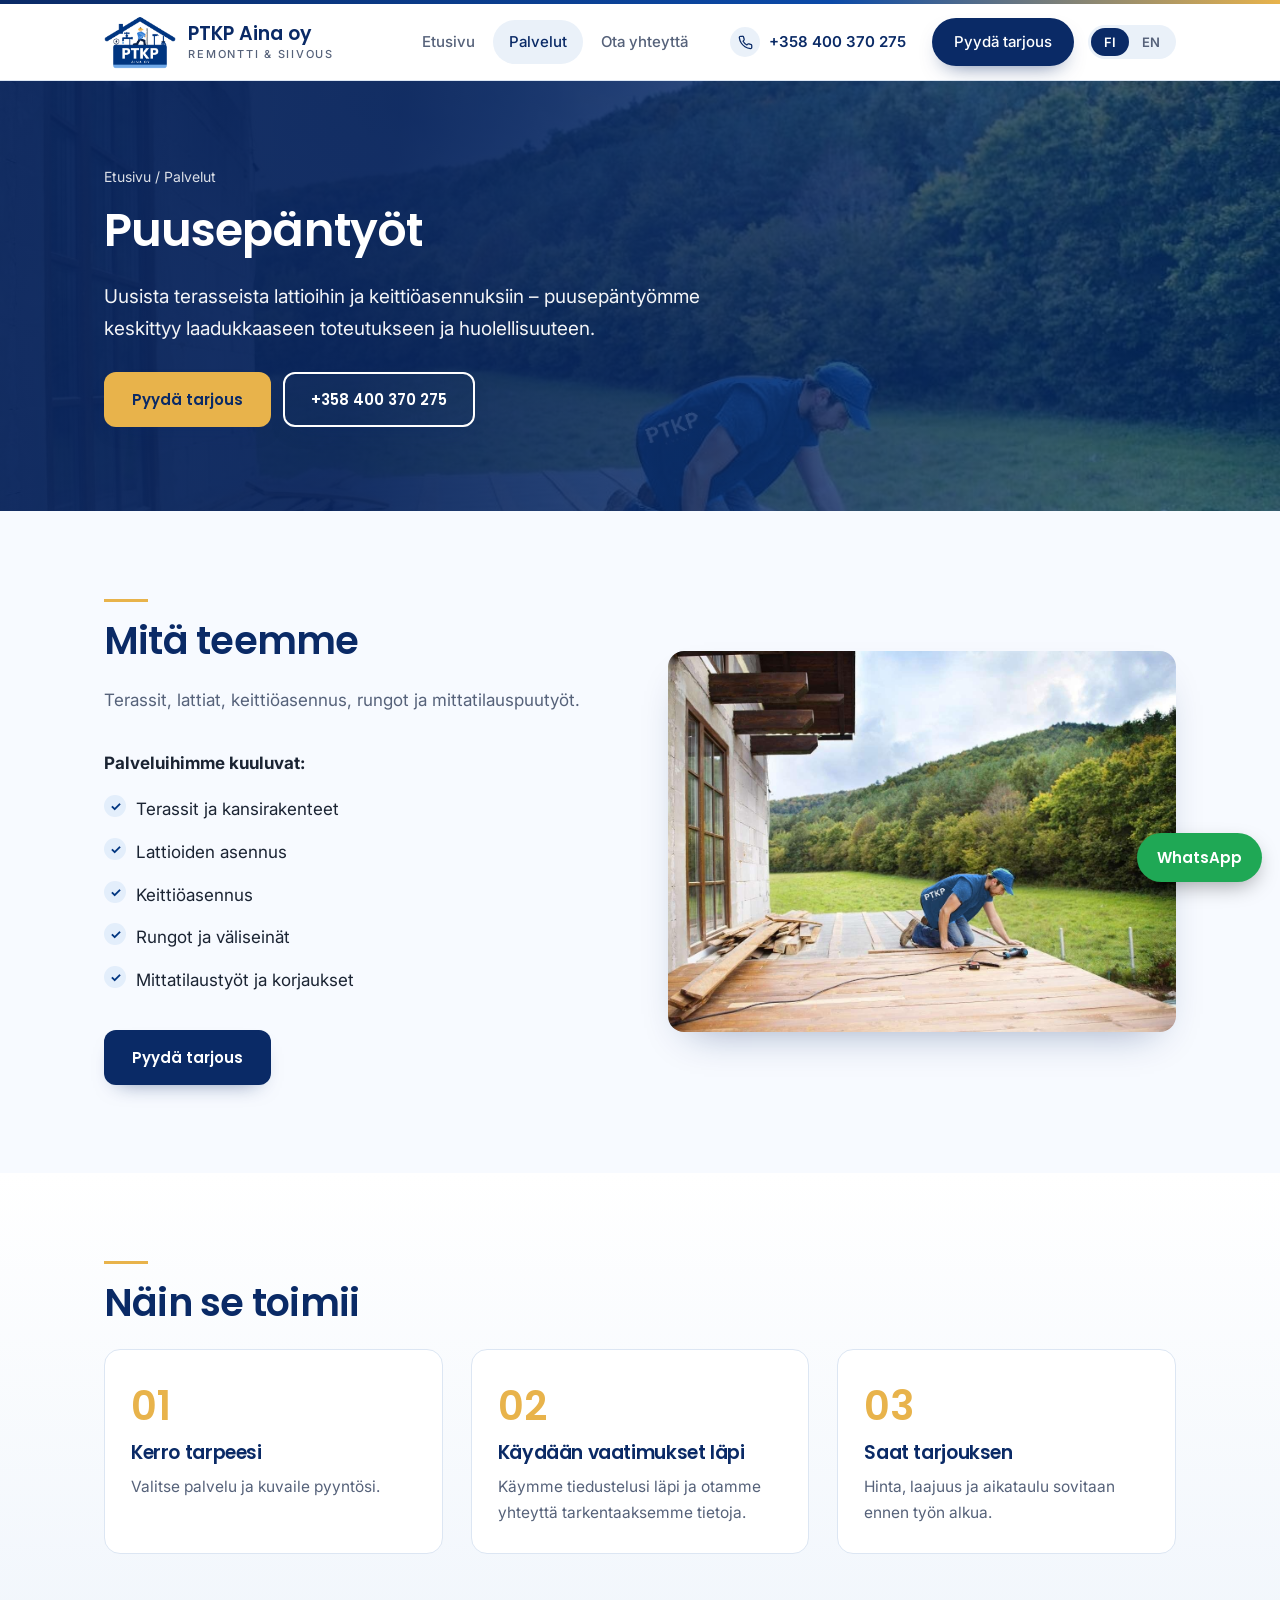
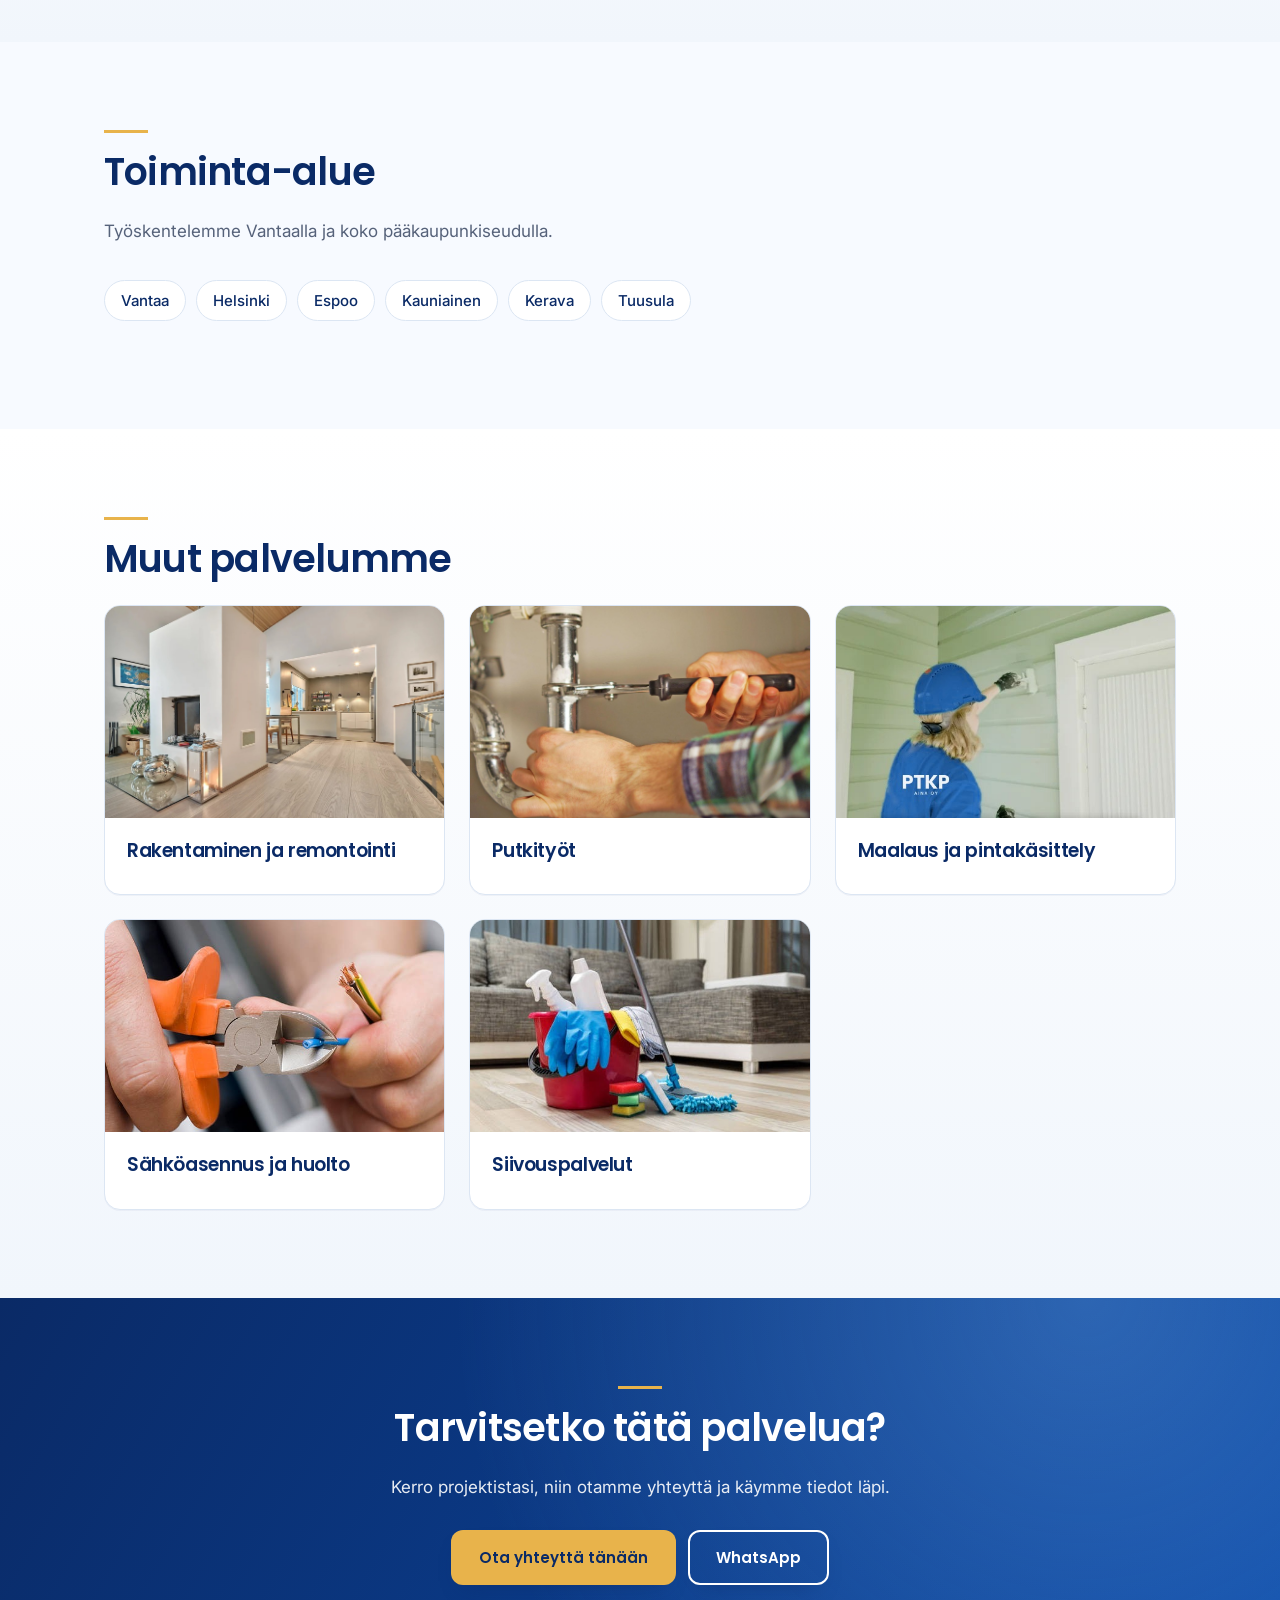
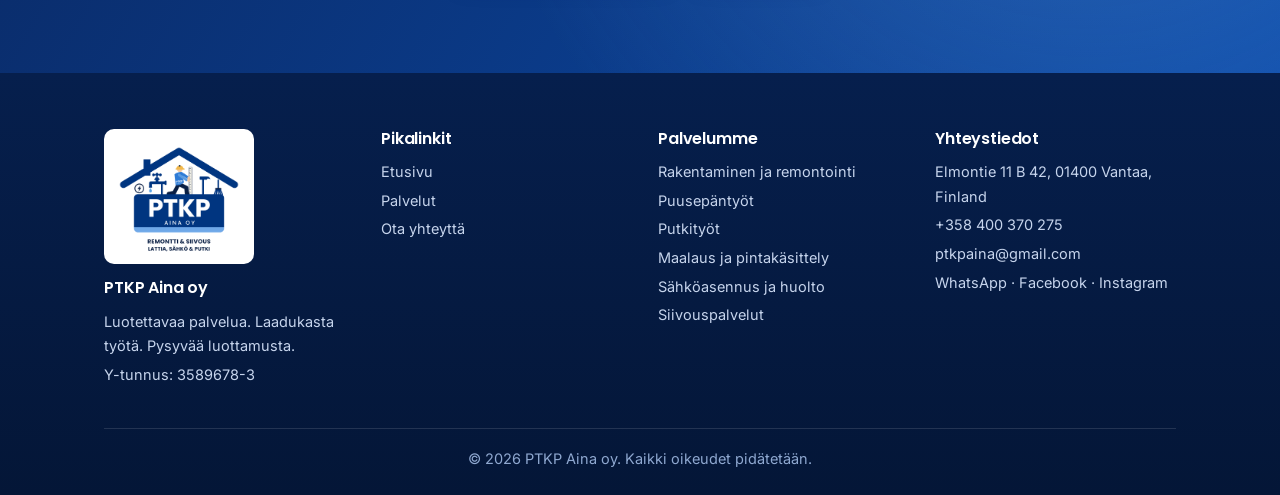
==== carpentry.html @ d73ca815 "Premium redesign: new hero and header, service pages, FAQ, gallery, service area map, call bar, SEO " ====
<!DOCTYPE html>
<html lang="en"><head><meta charset="utf-8"><meta name="viewport" content="width=device-width, initial-scale=1">
<title>Puusepäntyöt Vantaalla – Carpentry in Vantaa | PTKP Aina oy</title><meta name="description" content="Terassit, lattiat ja keittiöasennukset Vantaalla. Carpentry in Vantaa: terraces, decking, flooring and kitchen installation. Free quotation.">
<link rel="preconnect" href="https://fonts.googleapis.com"><link rel="preconnect" href="https://fonts.gstatic.com" crossorigin>
<link rel="stylesheet" href="https://fonts.googleapis.com/css2?family=Inter:wght@400;500;600&family=Poppins:wght@500;600&display=swap">
<meta name="theme-color" content="#0A2A66"><script type="application/ld+json">{"@context": "https://schema.org", "@type": "Service", "serviceType": "Carpentry", "description": "Terraces, decking, flooring, kitchen installation, framing and custom woodwork.", "areaServed": ["Vantaa", "Helsinki", "Espoo", "Kauniainen", "Kerava", "Tuusula"], "provider": {"@type": "GeneralContractor", "name": "PTKP Aina oy", "telephone": "+358400370275", "email": "ptkpaina@gmail.com"}}</script><link rel="icon" href="images/ptkp-logo-icon.png" type="image/png"><link rel="stylesheet" href="css/style.css"></head><body><header class="site-header"><div class="wrap bar"><a class="brand" href="index.html"><img src="images/ptkp-logo-icon.png" alt="PTKP Aina oy logo"><span>PTKP Aina oy<small>Remontti &amp; siivous</small></span></a>
<button class="menu" aria-label="Menu" aria-expanded="false">☰</button>
<nav class="nav"><a href="index.html">Home</a><a href="services.html" class="on">Services</a><a href="contact.html">Contact Us</a><a class="hphone" href="tel:+358400370275">+358 400 370 275</a><a class="cta" href="contact.html">Request a Quote</a><span class="lang"><button type="button" data-lang="fi" aria-pressed="false">FI</button><button type="button" data-lang="en" aria-pressed="true">EN</button></span></nav></div></header>
<main>
<div class="hero page-hero" style="--img:url(../images/carpentry.jpg)"><div class="wrap"><div class="crumbs"><a href="index.html">Home</a> / <a href="services.html">Services</a></div><h1>Carpentry</h1><p>From new terraces to flooring and kitchen installations, our carpentry work focuses on solid workmanship and attention to detail.</p><div class="btns"><a class="btn g" href="contact.html?service=Carpentry">Request a Quote</a><a class="btn o" href="tel:+358400370275">+358 400 370 275</a></div></div></div>
<section><div class="wrap split"><div><h2>What We Do</h2><p class="lead">Terraces, decking, flooring, kitchen installation, framing and custom woodwork.</p><strong>Services include:</strong><ul class="checks"><li>Terraces and decking</li><li>Flooring installation</li><li>Kitchen installation</li><li>Framing and partition walls</li><li>Custom woodwork and repairs</li></ul><div class="btns"><a class="btn n" href="contact.html?service=Carpentry">Request a Quote</a></div></div><img src="images/carpentry.jpg" alt="Carpentry" loading="lazy"></div></section>
<section class="alt"><div class="wrap"><h2>How It Works</h2><div class="steps"><div><h3>Tell Us What You Need</h3><p>Choose a service and describe your request.</p></div><div><h3>Discuss Your Requirements</h3><p>We review your enquiry and contact you to clarify details.</p></div><div><h3>Receive a Proposal</h3><p>Pricing, scope and availability are agreed before work starts.</p></div></div></div></section>
<section><div class="wrap"><h2>Service Area</h2><p class="lead">We work in Vantaa and across the Helsinki metropolitan area.</p><ul class="chips"><li>Vantaa</li><li>Helsinki</li><li>Espoo</li><li>Kauniainen</li><li>Kerava</li><li>Tuusula</li></ul></div></section>
<section class="alt"><div class="wrap"><h2>Other Services</h2><div class="cards"><a class="card" href="construction.html" style="text-decoration:none"><img src="images/renovation.jpg" alt="Construction &amp; Renovation" loading="lazy"><div class="body"><h3>Construction &amp; Renovation</h3></div></a><a class="card" href="plumbing.html" style="text-decoration:none"><img src="images/plumbing.jpg" alt="Plumbing" loading="lazy"><div class="body"><h3>Plumbing</h3></div></a><a class="card" href="painting.html" style="text-decoration:none"><img src="images/painting.jpg" alt="Painting &amp; Surface Finishing" loading="lazy"><div class="body"><h3>Painting &amp; Surface Finishing</h3></div></a><a class="card" href="electrical.html" style="text-decoration:none"><img src="images/electrical.jpg" alt="Electrical Installation &amp; Maintenance" loading="lazy"><div class="body"><h3>Electrical Installation &amp; Maintenance</h3></div></a><a class="card" href="cleaning.html" style="text-decoration:none"><img src="images/cleaning.jpg" alt="Cleaning Services" loading="lazy"><div class="body"><h3>Cleaning Services</h3></div></a></div></div></section>
<section class="band"><div class="wrap"><h2>Need This Service?</h2><p>Tell us about your project and we will get in touch to discuss the details.</p><div class="btns" style="justify-content:center"><a class="btn g" href="contact.html?service=Carpentry">Contact Us Today</a><a class="btn o" data-wa target="_blank" rel="noopener" href="#">WhatsApp</a></div></div></section>
</main><footer class="site-footer"><div class="wrap"><div class="cols">
<div><img class="logo-big" src="images/ptkp-logo.png" alt="PTKP Aina oy" style="background:#fff;border-radius:10px;padding:8px"><h4>PTKP Aina oy</h4><p>Reliable Services. Quality Work. Lasting Trust.</p><p>Business ID: 3589678-3</p></div>
<div><h4>Quick Links</h4><p><a href="index.html">Home</a></p><p><a href="services.html">Services</a></p><p><a href="contact.html">Contact Us</a></p></div>
<div><h4>Our Services</h4><p><a href="construction.html">Construction &amp; Renovation</a></p><p><a href="carpentry.html">Carpentry</a></p><p><a href="plumbing.html">Plumbing</a></p><p><a href="painting.html">Painting &amp; Surface Finishing</a></p><p><a href="electrical.html">Electrical Installation &amp; Maintenance</a></p><p><a href="cleaning.html">Cleaning Services</a></p></div><div><h4>Contact</h4><p>Elmontie 11 B 42, 01400 Vantaa, Finland</p><p><a href="tel:+358400370275">+358 400 370 275</a></p><p><a href="mailto:ptkpaina@gmail.com">ptkpaina@gmail.com</a></p>
<p><a data-wa target="_blank" rel="noopener" href="#">WhatsApp</a> · <a data-fb target="_blank" rel="noopener" href="#">Facebook</a> · <a data-ig target="_blank" rel="noopener" href="#">Instagram</a></p></div>
</div><div class="copy">© 2026 PTKP Aina oy. All rights reserved.</div></div></footer><a class="wa-float" data-wa target="_blank" rel="noopener" href="#" aria-label="WhatsApp">WhatsApp</a><nav class="callbar" aria-label="Quick contact"><a href="tel:+358400370275">Call</a><a data-wa target="_blank" rel="noopener" href="#">WhatsApp</a><a class="q" href="contact.html">Quote</a></nav><script src="js/main.js"></script></body></html>
---- css/style.css ----
:root{--navy:#0A2A66;--green:#003580;--gold:#E8B34B;--off:#F4F8FD;--char:#1b2433;--mute:#56627a;--line:#dce6f3}
*{box-sizing:border-box}
html{scroll-behavior:smooth}
body{margin:0;font:400 17px/1.7 Inter,system-ui,sans-serif;color:var(--char);background:#f6f9fd;-webkit-font-smoothing:antialiased}
h1,h2,h3,h4{font-family:Poppins,Inter,sans-serif;font-weight:600;line-height:1.2;letter-spacing:-.01em;margin:0 0 .5em;color:var(--navy)}
img{max-width:100%;display:block}a{color:inherit}
.wrap{max-width:1120px;margin:0 auto;padding:0 24px}
/* header */
.site-header{background:rgba(255,255,255,.96);backdrop-filter:blur(8px);border-bottom:1px solid var(--line);position:sticky;top:0;z-index:20}
.bar{display:flex;align-items:center;justify-content:space-between;height:72px}
.brand{display:flex;align-items:center;gap:10px;font:600 19px Poppins,sans-serif;color:var(--navy);text-decoration:none}.brand img{height:48px;width:auto}
.nav{display:flex;gap:4px;align-items:center}
.nav a{padding:8px 14px;text-decoration:none;font-weight:500;font-size:15px;color:var(--mute);border-radius:8px;transition:.2s}
.nav a:hover{color:var(--navy)}
.nav a.on{color:var(--navy);box-shadow:inset 0 -2px var(--green);border-radius:0}
.nav a.cta{background:var(--navy);color:#fff;margin-left:6px}.nav a.cta:hover{background:var(--green)}
.menu{display:none;background:none;border:1px solid var(--line);border-radius:8px;padding:8px 12px;font-size:18px}
.lang{display:flex;gap:4px;margin-left:10px}.lang button{border:1px solid var(--line);background:#fff;border-radius:99px;padding:6px 12px;font:600 13px Inter,sans-serif;cursor:pointer;color:var(--mute)}
.lang button[aria-pressed="true"]{background:var(--navy);color:#fff;border-color:var(--navy)}
@media(max-width:820px){.menu{display:block}.nav{display:none;position:absolute;left:0;right:0;top:72px;background:#fff;flex-direction:column;align-items:stretch;padding:12px 24px 18px;border-bottom:1px solid var(--line)}.nav.open{display:flex}.nav a.on{box-shadow:none;color:var(--green)}.nav a.cta{margin:6px 0;text-align:center}.lang{margin:8px 0 0}}
/* buttons */
.btn{display:inline-block;padding:14px 26px;border-radius:10px;font:600 15px Poppins,sans-serif;text-decoration:none;border:2px solid transparent;cursor:pointer;transition:.2s}
.btn.g{background:var(--green);color:#fff}.btn.g:hover{background:#00276b}
.btn.n{background:var(--navy);color:#fff}.btn.n:hover{background:#061a45}
.btn.o{border-color:#fff;color:#fff}.btn.o:hover{background:#fff;color:var(--navy)}
.btns{display:flex;gap:12px;flex-wrap:wrap;margin-top:28px}
/* heroes */
.hero{color:#fff;background:linear-gradient(100deg,rgba(8,36,92,.95) 30%,rgba(0,53,128,.62)),var(--img) center/cover;padding:110px 0}
.hero h1{color:#fff;font-size:clamp(34px,6vw,56px);max-width:16ch}.hero p{max-width:56ch;font-size:19px;opacity:.95}
.page-hero{padding:84px 0}.page-hero h1{font-size:clamp(32px,5vw,46px)}
.hero-logo{min-height:calc(100vh - 72px);min-height:calc(100svh - 72px);display:grid;place-items:center;text-align:center;padding:48px 0;background:linear-gradient(rgba(255,255,255,.95),rgba(234,241,249,.92)),url(../images/renovation.jpg) center/cover}
.hero-logo .logo-hero{width:min(440px,76vw);height:auto;margin:0 auto 22px}
.hero-logo h1{font-size:clamp(24px,4.6vw,38px);max-width:22ch;margin:0 auto 12px}
.hero-logo p{max-width:56ch;margin:0 auto;color:var(--mute);font-size:18px}
.hero-logo .btns{justify-content:center}.hero-logo .btn.o{border-color:var(--navy);color:var(--navy)}.hero-logo .btn.o:hover{background:var(--navy);color:#fff}
.trust{background:var(--navy);color:#fff}.trust .wrap{display:flex;flex-wrap:wrap;justify-content:center;gap:10px 38px;padding-top:16px;padding-bottom:16px;font-size:14px;font-weight:500;letter-spacing:.02em}
.trust span::before{content:"";display:inline-block;width:7px;height:7px;border-radius:50%;background:var(--gold);margin-right:9px}
/* sections */
section{padding:88px 0}.alt{background:#fff}
section h2{font-size:clamp(28px,4vw,38px);margin-bottom:.6em}
section h2::before{content:"";display:block;width:44px;height:3px;background:var(--gold);margin-bottom:16px}
.band h2::before{margin-left:auto;margin-right:auto}
.lead{color:var(--mute);max-width:60ch;margin-bottom:34px}
.split{display:grid;gap:56px;grid-template-columns:repeat(auto-fit,minmax(300px,1fr));align-items:center}
.split img{border-radius:16px;width:100%;aspect-ratio:4/3;object-fit:cover;box-shadow:0 18px 40px -22px rgba(10,42,102,.45)}
.cards{display:grid;gap:24px;grid-template-columns:repeat(auto-fit,minmax(260px,1fr))}
.card{background:#fff;border:1px solid var(--line);border-radius:16px;overflow:hidden;transition:.25s;display:block}
.card:hover{transform:translateY(-4px);box-shadow:0 20px 36px -24px rgba(10,42,102,.5)}
.card img{aspect-ratio:16/10;object-fit:cover;width:100%}
.card .body{padding:22px}.card h3{font-size:19px}.card p{margin:0;color:var(--mute);font-size:15.5px}
.card:not(:has(img)){border-top:3px solid var(--gold)}
.row{display:grid;gap:0;grid-template-columns:340px 1fr;background:#fff;border:1px solid var(--line);border-radius:16px;overflow:hidden;margin-bottom:24px}
.row img{height:100%;min-height:240px;width:100%;object-fit:cover}
.row.noimg{grid-template-columns:1fr;border-left:4px solid var(--gold)}
.row .body{padding:30px}.row ul{margin:6px 0 20px;padding-left:20px;color:var(--mute)}
@media(max-width:720px){.row{grid-template-columns:1fr}.row img{min-height:0;aspect-ratio:16/10}section{padding:60px 0}}
.feat{display:grid;gap:28px;grid-template-columns:repeat(auto-fit,minmax(220px,1fr))}
.feat div{padding-top:18px;border-top:2px solid var(--green)}.feat p{color:var(--mute);margin:0;font-size:15.5px}
.steps{counter-reset:s;display:grid;gap:28px;grid-template-columns:repeat(auto-fit,minmax(240px,1fr))}
.steps div::before{counter-increment:s;content:"0" counter(s);display:block;font:600 40px Poppins,sans-serif;color:var(--gold);margin-bottom:6px}
.steps p{color:var(--mute);margin:0;font-size:15.5px}
.band{background:linear-gradient(120deg,#0A2A66,#0b4aa8);color:#fff;text-align:center}.band h2{color:#fff}.band p{opacity:.9;max-width:56ch;margin:0 auto}
/* contact */
.contact{display:grid;gap:48px;grid-template-columns:1fr 1.5fr}
@media(max-width:860px){.contact{grid-template-columns:1fr}}
form{background:#fff;border:1px solid var(--line);border-radius:16px;padding:30px;display:grid;gap:14px;box-shadow:0 18px 40px -30px rgba(10,42,102,.45)}
label{font-weight:600;font-size:14px;display:grid;gap:6px;color:var(--navy)}
input,select,textarea{font:inherit;font-weight:400;padding:12px 14px;border:1px solid #c6d4e8;border-radius:10px;width:100%;background:#fbfdff;color:var(--char)}
input:focus,select:focus,textarea:focus{outline:none;border-color:var(--green);box-shadow:0 0 0 3px rgba(0,53,128,.18)}
.radios{display:flex;gap:18px;flex-wrap:wrap;margin-top:6px}.radios label{display:flex;gap:8px;font-weight:400;color:var(--char)}.radios input{width:auto}
#ok{display:none;background:#e3eefb;border-radius:10px;padding:14px;font-weight:600;color:var(--green)}
.note{font-size:13px;color:var(--mute);margin:0}
.priv{background:#eaf1f9;border-radius:16px;padding:26px;margin-top:40px}.priv p{margin:0;color:var(--mute)}
/* footer */
.site-footer{background:#061f4d;color:#c6d4ec;padding:56px 0 24px;font-size:14.5px}
.site-footer h4{color:#fff;margin:0 0 12px;font-size:16px}.site-footer a{text-decoration:none}.site-footer a:hover{color:var(--gold)}
.site-footer .cols{display:grid;gap:36px;grid-template-columns:repeat(auto-fit,minmax(220px,1fr))}.site-footer p{margin:4px 0}
.copy{border-top:1px solid #ffffff1f;margin-top:36px;padding-top:18px;text-align:center;color:#8fa8d0}
.logo-big{width:150px;margin:0 0 14px}
.wa-float{position:fixed;right:18px;bottom:18px;z-index:30;background:#1fa855;color:#fff;text-decoration:none;font:600 15px Poppins,sans-serif;padding:13px 20px;border-radius:99px;box-shadow:0 8px 22px -6px rgba(0,0,0,.4);transition:.2s}.wa-float:hover{transform:translateY(-2px)}
:focus-visible{outline:3px solid var(--gold);outline-offset:2px}
.rv{opacity:0;transform:translateY(16px);transition:opacity .7s ease,transform .7s ease}.rv.in{opacity:1;transform:none}
@media(prefers-reduced-motion:reduce){.rv{opacity:1;transform:none;transition:none}html{scroll-behavior:auto}}

/* Finnish palette accents */
.site-header{border-top:4px solid var(--green)}
.alt{background:linear-gradient(#fff,#f1f6fc)}
.trust{background:linear-gradient(90deg,#08245c,#003580)}
.card:hover{border-color:#b9cdea}
.band .btn.g,.hero .btn.g{background:var(--gold);color:#0A2A66}
.band .btn.g:hover,.hero .btn.g:hover{background:#f3c566}

#ok::before{content:"✓ ";font-weight:800}
#err{display:none;background:#fdeaea;border-radius:10px;padding:14px;font-weight:600;color:#a12626}

/* ===== v2 premium polish ===== */
:root{--shadow:0 24px 48px -28px rgba(10,42,102,.45)}
body{background:#f7faff}
h1,h2,h3{letter-spacing:-.02em}
.site-header{transition:box-shadow .3s}
.site-header.scrolled{box-shadow:0 10px 30px -18px rgba(10,42,102,.45)}
.btn{border-radius:12px;box-shadow:0 10px 22px -14px rgba(10,42,102,.65)}
.btn:hover{transform:translateY(-2px)}
.btn.o2{border-color:var(--navy);color:var(--navy);box-shadow:none}.btn.o2:hover{background:var(--navy);color:#fff}
.card{box-shadow:0 1px 0 rgba(10,42,102,.04)}
.card img{transition:transform .7s ease}.card:hover img{transform:scale(1.05)}
.card h3::after{content:"\2192";display:inline-block;margin-left:8px;opacity:0;transform:translateX(-6px);transition:.25s}
.card:hover h3::after{opacity:1;transform:none}
.feat div,.steps div{background:#fff;border:1px solid var(--line);border-radius:16px;padding:26px}
.feat div{border-top:3px solid var(--green)}
.feat h3,.steps h3{font-size:19px}
.band{background:radial-gradient(circle at 85% 0,rgba(109,168,232,.35),transparent 55%),linear-gradient(120deg,#0A2A66,#0b4aa8)}
.trust .wrap{padding-top:18px;padding-bottom:18px}
.site-footer{background:linear-gradient(#061f4d,#041637)}

/* gallery */
.gallery{display:grid;gap:14px;grid-template-columns:repeat(3,1fr);grid-auto-rows:210px}
.g-item{position:relative;padding:0;border:0;border-radius:16px;overflow:hidden;cursor:zoom-in;background:#dbe5f3;font:inherit}
.g-item:first-child{grid-column:span 2;grid-row:span 2}
.g-item img{width:100%;height:100%;object-fit:cover;transition:transform .7s ease}
.g-item:hover img{transform:scale(1.06)}
.g-item span{position:absolute;left:0;right:0;bottom:0;padding:38px 16px 14px;color:#fff;font:600 15px Poppins,sans-serif;text-align:left;background:linear-gradient(transparent,rgba(6,31,77,.88))}
@media(max-width:720px){.gallery{grid-template-columns:1fr 1fr;grid-auto-rows:150px}.g-item:first-child{grid-column:span 2;grid-row:span 1}}
.lb{border:0;padding:0;background:transparent;max-width:min(1000px,92vw);overflow:visible}
.lb::backdrop{background:rgba(6,31,77,.9)}
.lb img{max-width:100%;max-height:78vh;margin:0 auto;border-radius:12px}
.lb p{color:#fff;text-align:center;font:600 16px Poppins,sans-serif;margin:12px 0 0}
.lb .x{position:absolute;right:-6px;top:-46px;background:#fff;color:var(--navy);border:0;border-radius:99px;width:38px;height:38px;font-size:22px;line-height:1;cursor:pointer}

/* service area */
.chips{list-style:none;padding:0;margin:0 0 20px;display:flex;flex-wrap:wrap;gap:10px}
.chips li{background:#fff;border:1px solid var(--line);border-radius:99px;padding:7px 16px;font-weight:500;font-size:15px;color:var(--navy)}
.map{border-radius:16px;overflow:hidden;box-shadow:var(--shadow);border:1px solid var(--line);aspect-ratio:4/3;background:#dbe5f3}
.map iframe{width:100%;height:100%;border:0;display:block}

/* sticky call bar (phones) */
.callbar{display:none}
@media(max-width:820px){
  .callbar{display:grid;grid-template-columns:1fr 1fr 1fr;gap:8px;position:fixed;left:0;right:0;bottom:0;z-index:40;background:#fff;border-top:1px solid var(--line);padding:8px 10px calc(8px + env(safe-area-inset-bottom,0px));box-shadow:0 -10px 30px -18px rgba(10,42,102,.5)}
  .callbar a{text-align:center;text-decoration:none;font:600 14.5px Poppins,sans-serif;padding:11px 6px;border-radius:10px;background:#eaf1f9;color:var(--navy)}
  .callbar a[data-wa]{background:#1fa855;color:#fff}
  .callbar a.q{background:var(--navy);color:#fff}
  .wa-float{display:none}
  body{padding-bottom:68px}
}
@media(max-width:820px){.hero-logo{min-height:calc(100svh - 72px - 68px);padding-bottom:36px}}

/* ===== hero v2 ===== */
.hero-logo{background:linear-gradient(105deg,rgba(6,31,77,.95) 38%,rgba(0,53,128,.72)),url(../images/renovation.jpg) center/cover;color:#fff;text-align:left}
.hl-grid{display:grid;grid-template-columns:1.15fr .85fr;gap:56px;align-items:center;width:100%}
.eyebrow{display:inline-block;padding:7px 16px;border:1px solid rgba(255,255,255,.35);border-radius:99px;background:rgba(255,255,255,.08);color:#cfe0fa;font:500 12.5px Inter,sans-serif;letter-spacing:.09em;text-transform:uppercase}
.hero-logo h1{color:#fff;font-size:clamp(32px,4.8vw,56px);max-width:15ch;margin:18px 0 16px}
.hero-logo p{color:#d6e3f7;max-width:52ch;margin:0;font-size:18px}
.hero-logo .btns{justify-content:flex-start}
.hero-logo .btn.g{background:var(--gold);color:var(--navy)}.hero-logo .btn.g:hover{background:#f3c566}
.hero-logo .btn.o{border-color:#fff;color:#fff}.hero-logo .btn.o:hover{background:#fff;color:var(--navy)}
.hl-card{background:#fff;border-radius:28px;padding:30px;box-shadow:0 44px 80px -32px rgba(0,0,0,.65);animation:hl-float 6s ease-in-out infinite}
.hl-card .logo-hero{width:100%;margin:0}
.hl-text>*{animation:hl-up .8s both}.hl-text>*:nth-child(2){animation-delay:.08s}.hl-text>*:nth-child(3){animation-delay:.16s}.hl-text>*:nth-child(4){animation-delay:.24s}
@keyframes hl-up{from{opacity:0;transform:translateY(18px)}to{opacity:1;transform:none}}
@keyframes hl-float{50%{transform:translateY(-8px)}}
@media(prefers-reduced-motion:reduce){.hl-card,.hl-text>*{animation:none}}
@media(max-width:860px){.hl-grid{grid-template-columns:1fr;gap:32px}.hl-card{width:min(320px,86%);margin:0 auto;padding:22px;order:-1}.hero-logo{text-align:center}.hero-logo h1,.hero-logo p{margin-left:auto;margin-right:auto}.hero-logo .btns{justify-content:center}}

/* ===== header v2 ===== */
.site-header{border-top:0;border-bottom:1px solid var(--line);background:rgba(255,255,255,.92);backdrop-filter:saturate(1.4) blur(12px)}
.site-header::before{content:"";display:block;height:4px;background:linear-gradient(90deg,#0A2A66,#0b4aa8 65%,#E8B34B)}
.bar{height:76px}
.brand{gap:12px}.brand img{height:54px}
.brand span{display:flex;flex-direction:column;line-height:1.15}
.brand small{font:500 11px Inter,sans-serif;letter-spacing:.16em;text-transform:uppercase;color:var(--mute);margin-top:3px}
.nav{gap:2px}
.nav a{border-radius:99px;padding:9px 16px}
.nav a:not(.cta):not(.hphone):hover{background:#eaf1f9;color:var(--navy)}
.nav a.on{box-shadow:none;background:#eaf1f9;color:var(--navy);border-radius:99px}
.nav a.hphone{display:flex;align-items:center;gap:9px;margin-left:8px;font-weight:600;color:var(--navy);white-space:nowrap}
.nav a.hphone::before{content:"";width:30px;height:30px;border-radius:50%;flex:none;background:#eaf1f9 url("data:image/svg+xml,%3Csvg xmlns='http://www.w3.org/2000/svg' viewBox='0 0 24 24' fill='none' stroke='%230A2A66' stroke-width='2' stroke-linecap='round' stroke-linejoin='round'%3E%3Cpath d='M22 16.92v3a2 2 0 0 1-2.18 2 19.79 19.79 0 0 1-8.63-3.07 19.5 19.5 0 0 1-6-6 19.79 19.79 0 0 1-3.07-8.67A2 2 0 0 1 4.11 2h3a2 2 0 0 1 2 1.72c.13.96.36 1.9.7 2.81a2 2 0 0 1-.45 2.11L8.09 9.91a16 16 0 0 0 6 6l1.27-1.27a2 2 0 0 1 2.11-.45c.91.34 1.85.57 2.81.7A2 2 0 0 1 22 16.92z'/%3E%3C/svg%3E") center/15px no-repeat}
.nav a.cta{padding:11px 22px;margin-left:8px;box-shadow:0 10px 22px -12px rgba(10,42,102,.7);transition:.2s}
.nav a.cta:hover{background:var(--gold);color:var(--navy);transform:translateY(-1px)}
.lang{background:#eaf1f9;border-radius:99px;padding:3px;gap:0;margin-left:12px}
.lang button{border:0;background:transparent;padding:6px 13px;transition:.2s}
.lang button[aria-pressed="true"]{background:var(--navy);color:#fff}
.hero-logo{min-height:calc(100vh - 80px);min-height:calc(100svh - 80px)}
@media(min-width:821px) and (max-width:1180px){.nav a.hphone,.brand small{display:none}}
@media(max-width:820px){
  .nav{top:80px}
  .nav a{border-radius:10px}
  .nav a.on{background:#eaf1f9}
  .nav a.hphone{margin:4px 0;padding:10px 16px}
  .lang{align-self:flex-start;margin:10px 0 0}
  .hero-logo{min-height:calc(100svh - 80px - 68px)}
}

/* ===== service pages, FAQ ===== */
.crumbs{font-size:14px;opacity:.85;margin-bottom:14px}.crumbs a{text-decoration:none}.crumbs a:hover{text-decoration:underline}
.page-hero .btns{margin-top:26px}.page-hero .btn.o{border-color:#fff;color:#fff}.page-hero .btn.o:hover{background:#fff;color:var(--navy)}
.checks{list-style:none;padding:0;margin:10px 0 26px}
.checks li{position:relative;padding:7px 0 7px 32px;color:var(--char)}
.checks li::before{content:"\2713";position:absolute;left:0;top:7px;width:22px;height:22px;border-radius:50%;background:#e3eefb;color:var(--green);font-weight:700;font-size:13px;display:grid;place-items:center}
.more{display:inline-block;margin-left:16px;font-weight:600;color:var(--green);text-decoration:none}.more:hover{text-decoration:underline}
.faq details{max-width:820px}
.faq details{background:#fff;border:1px solid var(--line);border-radius:14px;margin-bottom:12px;transition:.2s}
.faq details[open]{border-color:#b9cdea;box-shadow:0 14px 30px -22px rgba(10,42,102,.5)}
.faq summary{cursor:pointer;list-style:none;padding:18px 54px 18px 22px;font:600 17px Poppins,sans-serif;color:var(--navy);position:relative}
.faq summary::-webkit-details-marker{display:none}
.faq summary::after{content:"+";position:absolute;right:20px;top:50%;transform:translateY(-50%);font-size:24px;font-weight:500;color:var(--green);transition:.2s}
.faq details[open] summary::after{content:"\2212"}
.faq details p{margin:0;padding:0 22px 20px;color:var(--mute)}
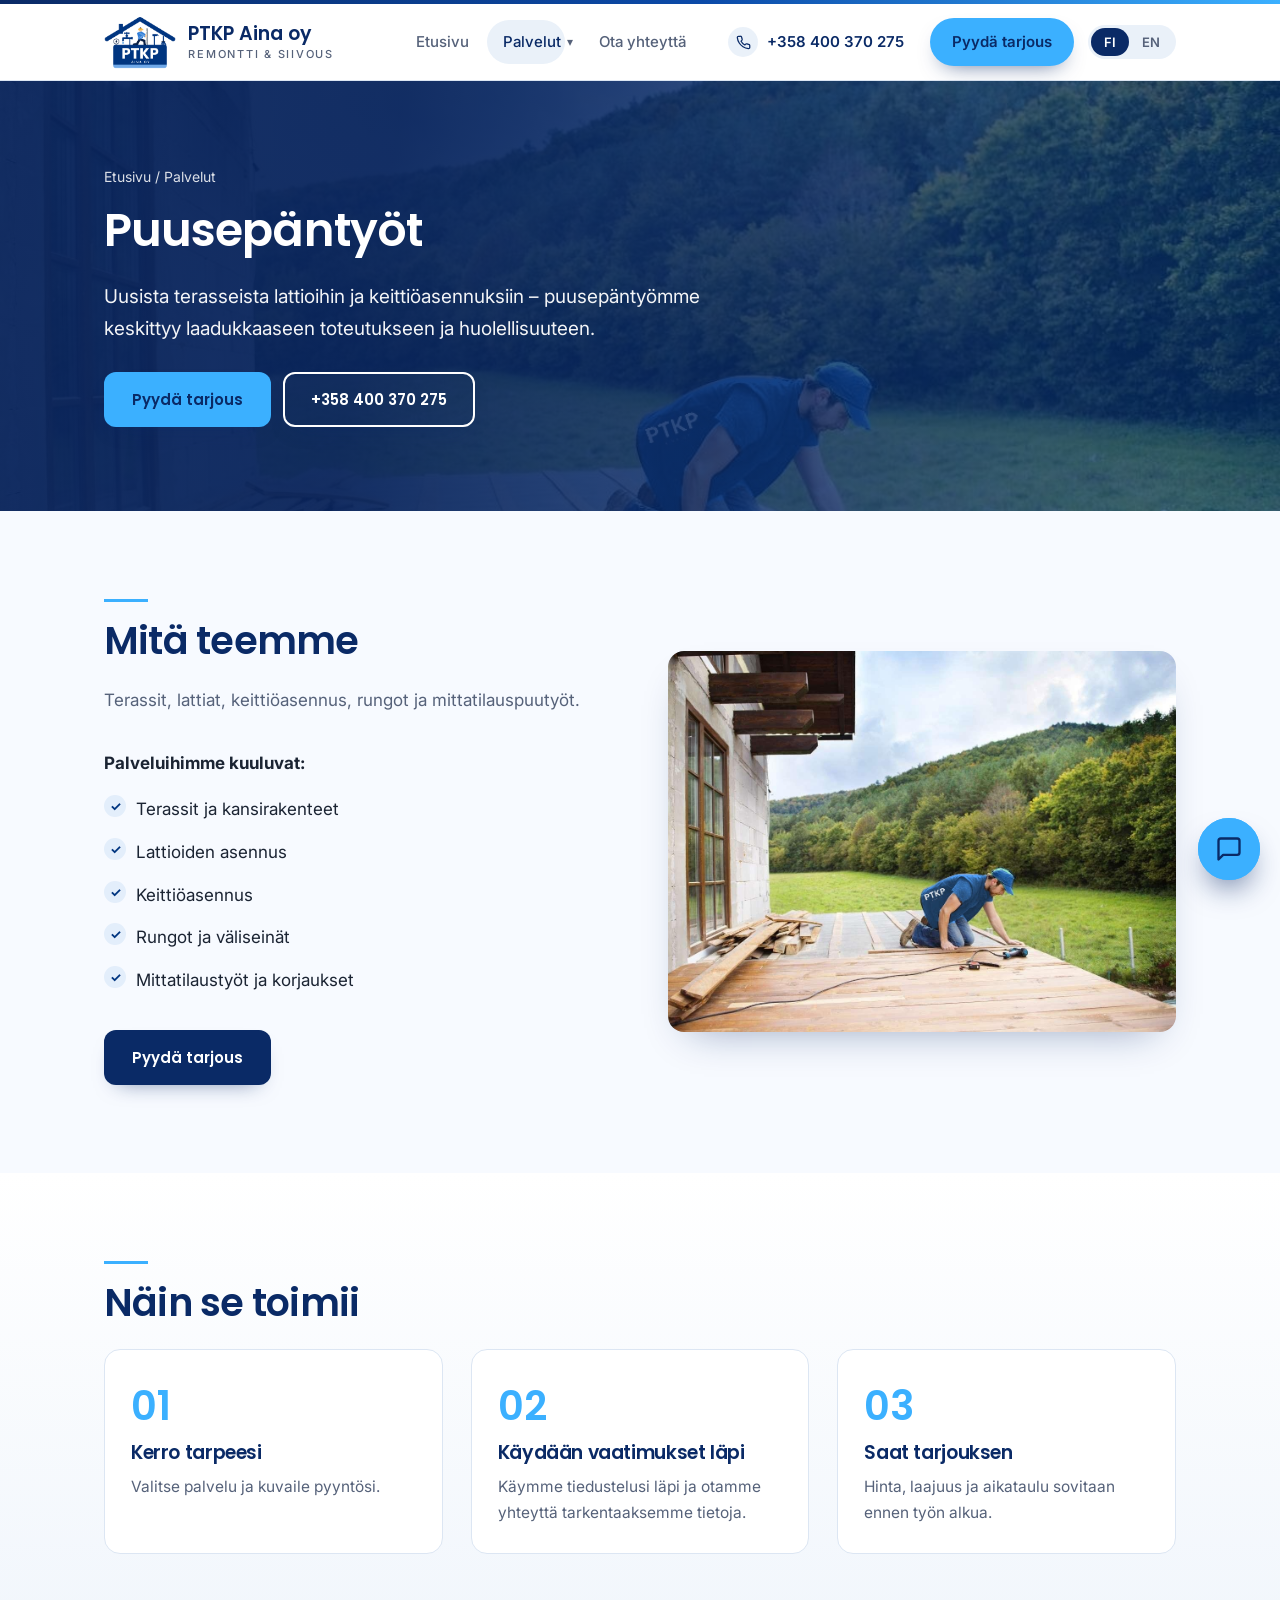
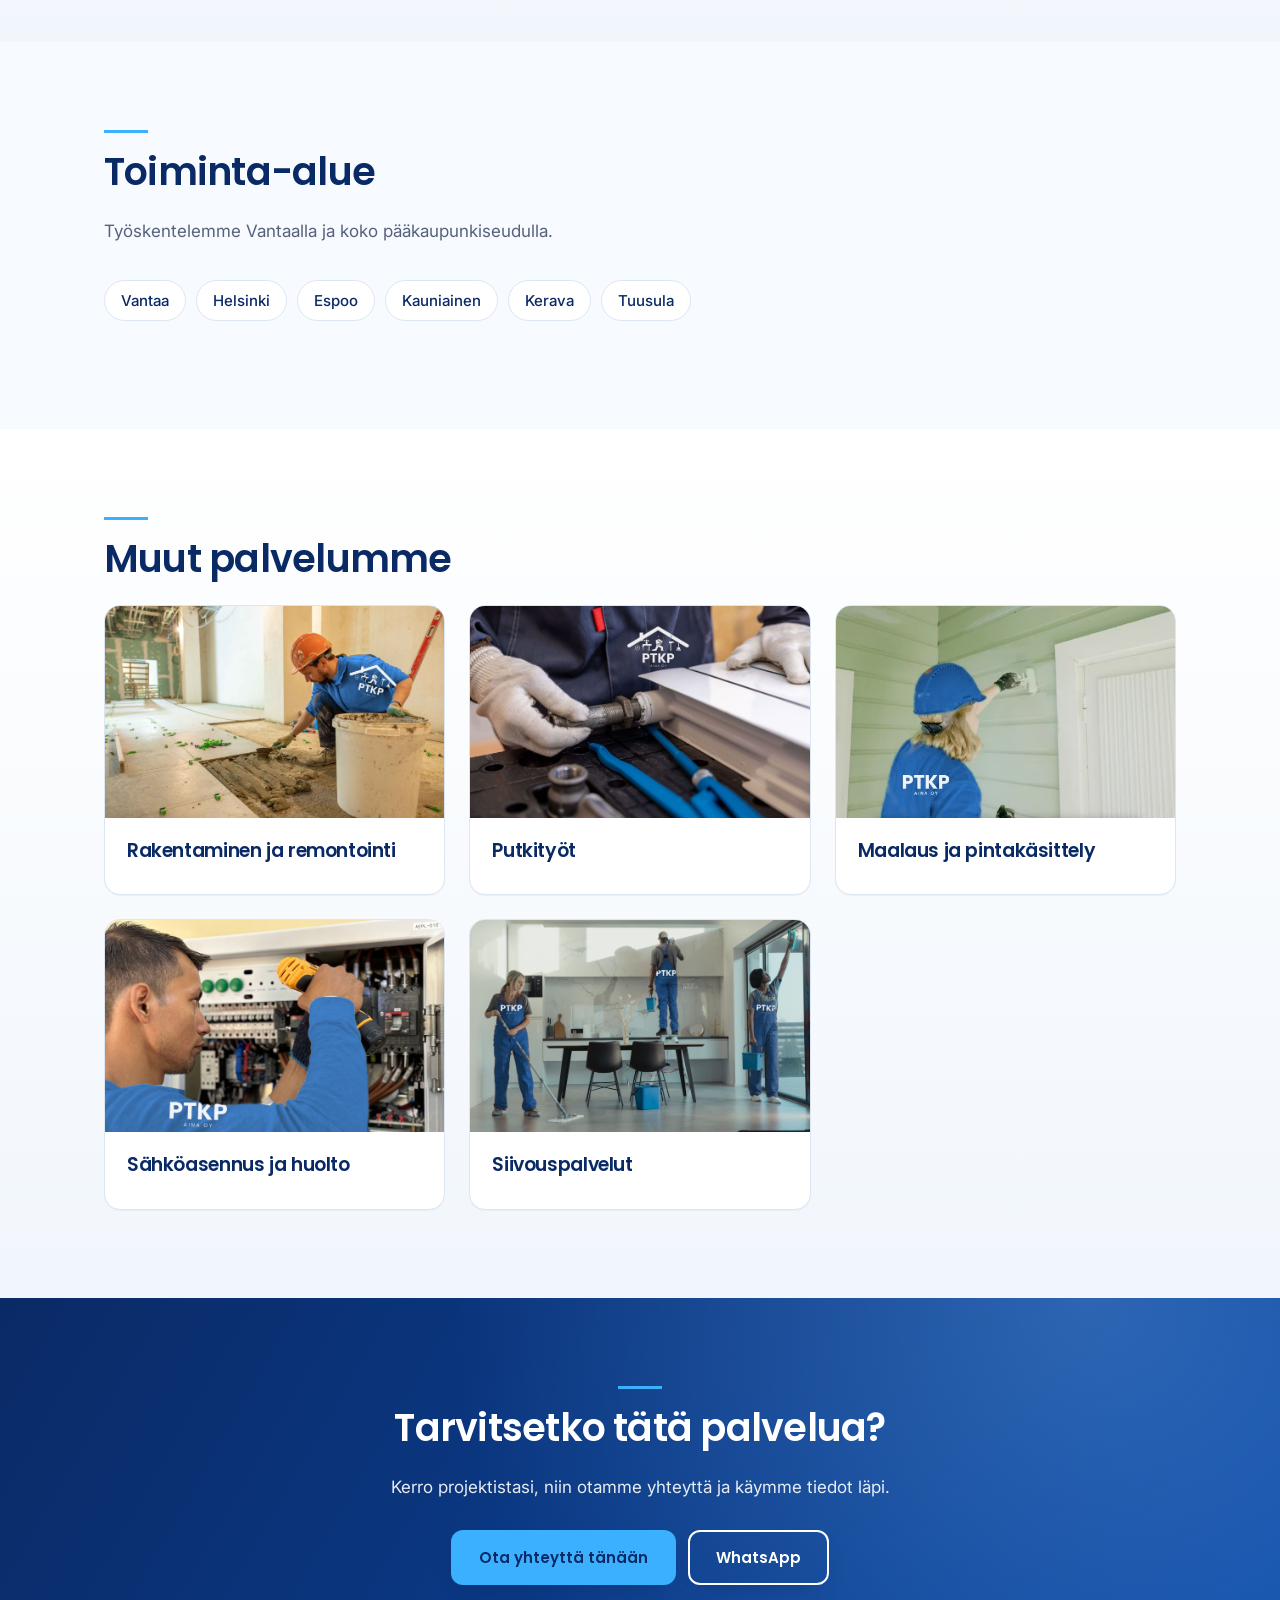
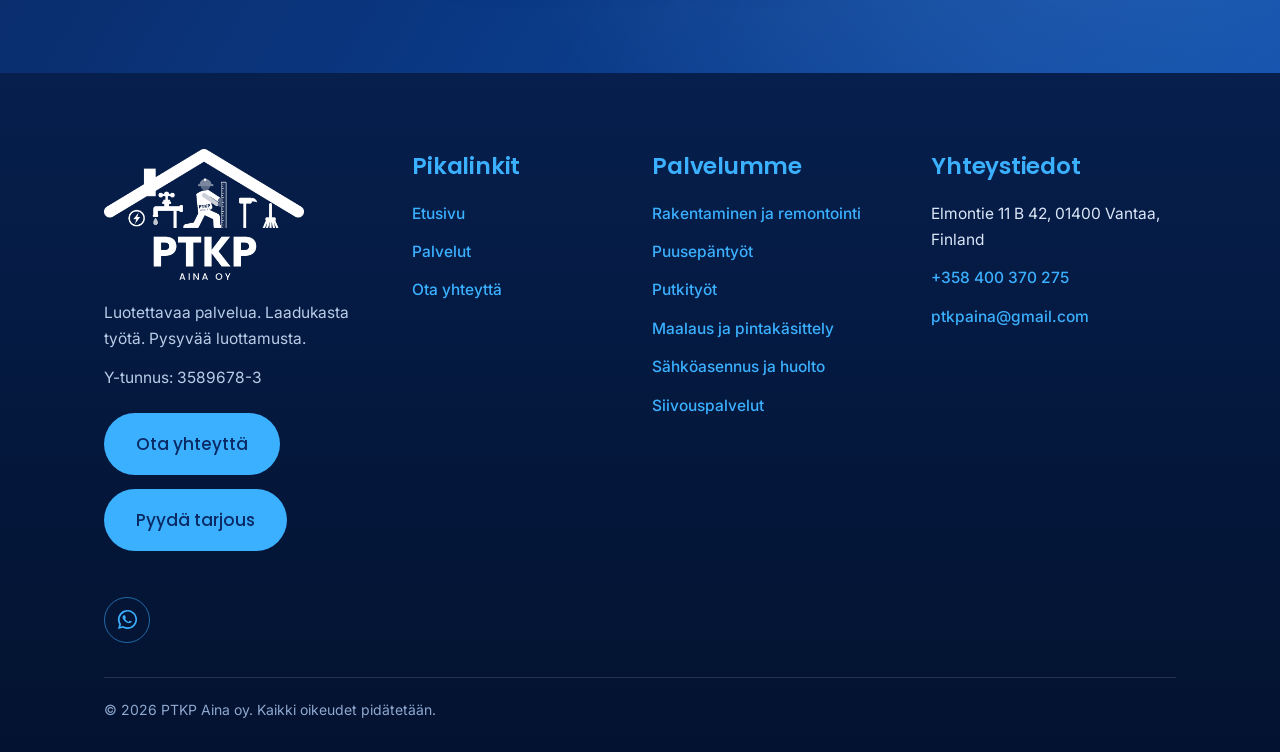
==== commit adc63b4a: "Service photos with PTKP uniform, services dropdown, help chat, new footer, hide placeholder social " ====
--- a/carpentry.html
+++ b/carpentry.html
@@ -3,9 +3,9 @@
 <title>Puusepäntyöt Vantaalla – Carpentry in Vantaa | PTKP Aina oy</title><meta name="description" content="Terassit, lattiat ja keittiöasennukset Vantaalla. Carpentry in Vantaa: terraces, decking, flooring and kitchen installation. Free quotation.">
 <link rel="preconnect" href="https://fonts.googleapis.com"><link rel="preconnect" href="https://fonts.gstatic.com" crossorigin>
 <link rel="stylesheet" href="https://fonts.googleapis.com/css2?family=Inter:wght@400;500;600&family=Poppins:wght@500;600&display=swap">
-<meta name="theme-color" content="#0A2A66"><script type="application/ld+json">{"@context": "https://schema.org", "@type": "Service", "serviceType": "Carpentry", "description": "Terraces, decking, flooring, kitchen installation, framing and custom woodwork.", "areaServed": ["Vantaa", "Helsinki", "Espoo", "Kauniainen", "Kerava", "Tuusula"], "provider": {"@type": "GeneralContractor", "name": "PTKP Aina oy", "telephone": "+358400370275", "email": "ptkpaina@gmail.com"}}</script><link rel="icon" href="images/ptkp-logo-icon.png" type="image/png"><link rel="stylesheet" href="css/style.css"></head><body><header class="site-header"><div class="wrap bar"><a class="brand" href="index.html"><img src="images/ptkp-logo-icon.png" alt="PTKP Aina oy logo"><span>PTKP Aina oy<small>Remontti &amp; siivous</small></span></a>
+<meta name="theme-color" content="#0A2A66"><script type="application/ld+json">{"@context": "https://schema.org", "@type": "Service", "serviceType": "Carpentry", "description": "Terraces, decking, flooring, kitchen installation, framing and custom woodwork.", "areaServed": ["Vantaa", "Helsinki", "Espoo", "Kauniainen", "Kerava", "Tuusula"], "provider": {"@type": "GeneralContractor", "name": "PTKP Aina oy", "telephone": "+358400370275", "email": "ptkpaina@gmail.com"}}</script><meta property="og:type" content="website"><meta property="og:site_name" content="PTKP Aina oy"><meta property="og:locale" content="fi_FI"><meta property="og:title" content="Puusepäntyöt Vantaalla – Carpentry in Vantaa | PTKP Aina oy"><meta property="og:description" content="Terassit, lattiat ja keittiöasennukset Vantaalla. Carpentry in Vantaa: terraces, decking, flooring and kitchen installation. Free quotation."><link rel="icon" href="images/ptkp-logo-icon.png" type="image/png"><link rel="stylesheet" href="css/style.css"></head><body><header class="site-header"><div class="wrap bar"><a class="brand" href="index.html"><img src="images/ptkp-logo-icon.png" alt="PTKP Aina oy logo"><span>PTKP Aina oy<small>Remontti &amp; siivous</small></span></a>
 <button class="menu" aria-label="Menu" aria-expanded="false">☰</button>
-<nav class="nav"><a href="index.html">Home</a><a href="services.html" class="on">Services</a><a href="contact.html">Contact Us</a><a class="hphone" href="tel:+358400370275">+358 400 370 275</a><a class="cta" href="contact.html">Request a Quote</a><span class="lang"><button type="button" data-lang="fi" aria-pressed="false">FI</button><button type="button" data-lang="en" aria-pressed="true">EN</button></span></nav></div></header>
+<nav class="nav"><a href="index.html">Home</a><div class="dd"><a href="services.html" class="on">Services</a><button type="button" class="dd-b" aria-label="Services menu" aria-expanded="false">&#9662;</button><div class="dd-menu"><a href="construction.html">Construction &amp; Renovation</a><a href="carpentry.html">Carpentry</a><a href="plumbing.html">Plumbing</a><a href="painting.html">Painting &amp; Surface Finishing</a><a href="electrical.html">Electrical Installation &amp; Maintenance</a><a href="cleaning.html">Cleaning Services</a></div></div><a href="contact.html">Contact Us</a><a class="hphone" href="tel:+358400370275">+358 400 370 275</a><a class="cta" href="contact.html">Request a Quote</a><span class="lang"><button type="button" data-lang="fi" aria-pressed="false">FI</button><button type="button" data-lang="en" aria-pressed="true">EN</button></span></nav></div></header>
 <main>
 <div class="hero page-hero" style="--img:url(../images/carpentry.jpg)"><div class="wrap"><div class="crumbs"><a href="index.html">Home</a> / <a href="services.html">Services</a></div><h1>Carpentry</h1><p>From new terraces to flooring and kitchen installations, our carpentry work focuses on solid workmanship and attention to detail.</p><div class="btns"><a class="btn g" href="contact.html?service=Carpentry">Request a Quote</a><a class="btn o" href="tel:+358400370275">+358 400 370 275</a></div></div></div>
 <section><div class="wrap split"><div><h2>What We Do</h2><p class="lead">Terraces, decking, flooring, kitchen installation, framing and custom woodwork.</p><strong>Services include:</strong><ul class="checks"><li>Terraces and decking</li><li>Flooring installation</li><li>Kitchen installation</li><li>Framing and partition walls</li><li>Custom woodwork and repairs</li></ul><div class="btns"><a class="btn n" href="contact.html?service=Carpentry">Request a Quote</a></div></div><img src="images/carpentry.jpg" alt="Carpentry" loading="lazy"></div></section>
@@ -13,9 +13,13 @@
 <section><div class="wrap"><h2>Service Area</h2><p class="lead">We work in Vantaa and across the Helsinki metropolitan area.</p><ul class="chips"><li>Vantaa</li><li>Helsinki</li><li>Espoo</li><li>Kauniainen</li><li>Kerava</li><li>Tuusula</li></ul></div></section>
 <section class="alt"><div class="wrap"><h2>Other Services</h2><div class="cards"><a class="card" href="construction.html" style="text-decoration:none"><img src="images/renovation.jpg" alt="Construction &amp; Renovation" loading="lazy"><div class="body"><h3>Construction &amp; Renovation</h3></div></a><a class="card" href="plumbing.html" style="text-decoration:none"><img src="images/plumbing.jpg" alt="Plumbing" loading="lazy"><div class="body"><h3>Plumbing</h3></div></a><a class="card" href="painting.html" style="text-decoration:none"><img src="images/painting.jpg" alt="Painting &amp; Surface Finishing" loading="lazy"><div class="body"><h3>Painting &amp; Surface Finishing</h3></div></a><a class="card" href="electrical.html" style="text-decoration:none"><img src="images/electrical.jpg" alt="Electrical Installation &amp; Maintenance" loading="lazy"><div class="body"><h3>Electrical Installation &amp; Maintenance</h3></div></a><a class="card" href="cleaning.html" style="text-decoration:none"><img src="images/cleaning.jpg" alt="Cleaning Services" loading="lazy"><div class="body"><h3>Cleaning Services</h3></div></a></div></div></section>
 <section class="band"><div class="wrap"><h2>Need This Service?</h2><p>Tell us about your project and we will get in touch to discuss the details.</p><div class="btns" style="justify-content:center"><a class="btn g" href="contact.html?service=Carpentry">Contact Us Today</a><a class="btn o" data-wa target="_blank" rel="noopener" href="#">WhatsApp</a></div></div></section>
-</main><footer class="site-footer"><div class="wrap"><div class="cols">
-<div><img class="logo-big" src="images/ptkp-logo.png" alt="PTKP Aina oy" style="background:#fff;border-radius:10px;padding:8px"><h4>PTKP Aina oy</h4><p>Reliable Services. Quality Work. Lasting Trust.</p><p>Business ID: 3589678-3</p></div>
+</main><footer class="site-footer"><div class="wrap">
+<div class="ft-grid">
+<div class="ft-brand"><img class="ft-logo" src="images/ptkp-logo-white.png" alt="PTKP Aina oy"><p>Reliable Services. Quality Work. Lasting Trust.</p><p>Business ID: 3589678-3</p><div class="ft-btns"><a class="btn g ft-cta" href="contact.html">Contact Us</a><a class="btn g ft-cta" href="contact.html#enquiry">Request a Quote</a></div></div>
 <div><h4>Quick Links</h4><p><a href="index.html">Home</a></p><p><a href="services.html">Services</a></p><p><a href="contact.html">Contact Us</a></p></div>
-<div><h4>Our Services</h4><p><a href="construction.html">Construction &amp; Renovation</a></p><p><a href="carpentry.html">Carpentry</a></p><p><a href="plumbing.html">Plumbing</a></p><p><a href="painting.html">Painting &amp; Surface Finishing</a></p><p><a href="electrical.html">Electrical Installation &amp; Maintenance</a></p><p><a href="cleaning.html">Cleaning Services</a></p></div><div><h4>Contact</h4><p>Elmontie 11 B 42, 01400 Vantaa, Finland</p><p><a href="tel:+358400370275">+358 400 370 275</a></p><p><a href="mailto:ptkpaina@gmail.com">ptkpaina@gmail.com</a></p>
-<p><a data-wa target="_blank" rel="noopener" href="#">WhatsApp</a> · <a data-fb target="_blank" rel="noopener" href="#">Facebook</a> · <a data-ig target="_blank" rel="noopener" href="#">Instagram</a></p></div>
-</div><div class="copy">© 2026 PTKP Aina oy. All rights reserved.</div></div></footer><a class="wa-float" data-wa target="_blank" rel="noopener" href="#" aria-label="WhatsApp">WhatsApp</a><nav class="callbar" aria-label="Quick contact"><a href="tel:+358400370275">Call</a><a data-wa target="_blank" rel="noopener" href="#">WhatsApp</a><a class="q" href="contact.html">Quote</a></nav><script src="js/main.js"></script></body></html>+<div><h4>Our Services</h4><p><a href="construction.html">Construction &amp; Renovation</a></p><p><a href="carpentry.html">Carpentry</a></p><p><a href="plumbing.html">Plumbing</a></p><p><a href="painting.html">Painting &amp; Surface Finishing</a></p><p><a href="electrical.html">Electrical Installation &amp; Maintenance</a></p><p><a href="cleaning.html">Cleaning Services</a></p></div>
+<div><h4>Contact</h4><p>Elmontie 11 B 42, 01400 Vantaa, Finland</p><p><a href="tel:+358400370275">+358 400 370 275</a></p><p><a href="mailto:ptkpaina@gmail.com">ptkpaina@gmail.com</a></p></div>
+</div>
+<div class="ft-social"><a data-fb target="_blank" rel="noopener" href="#" aria-label="Facebook"><svg viewBox="0 0 24 24" fill="currentColor" aria-hidden="true"><path d="M13.5 22v-8.2h2.8l.5-3.3h-3.3V8.4c0-.9.4-1.7 1.8-1.7h1.6V3.8c-.3 0-1.3-.2-2.4-.2-2.5 0-4.1 1.5-4.1 4.2v2.7H7.6v3.3h2.8V22z"/></svg></a><a data-ig target="_blank" rel="noopener" href="#" aria-label="Instagram"><svg viewBox="0 0 24 24" fill="none" stroke="currentColor" stroke-width="2" stroke-linecap="round" stroke-linejoin="round" aria-hidden="true"><rect x="3" y="3" width="18" height="18" rx="5"/><circle cx="12" cy="12" r="4"/><circle cx="17.4" cy="6.6" r="1" fill="currentColor" stroke="none"/></svg></a><a data-wa target="_blank" rel="noopener" href="#" aria-label="WhatsApp"><svg viewBox="0 0 24 24" fill="currentColor" aria-hidden="true"><path d="M12 2a10 10 0 0 0-8.6 15.1L2 22l5-1.3A10 10 0 1 0 12 2zm0 18.2c-1.5 0-3-.4-4.2-1.2l-.3-.2-3 .8.8-2.9-.2-.3A8.2 8.2 0 1 1 12 20.2zm4.5-6.1c-.2-.1-1.5-.7-1.7-.8-.2-.1-.4-.1-.6.1l-.8 1c-.1.2-.3.2-.5.1a6.7 6.7 0 0 1-3.3-2.9c-.2-.4.2-.4.7-1.3.1-.2 0-.3 0-.5l-.8-1.8c-.2-.5-.4-.4-.6-.4h-.5c-.2 0-.5.1-.7.3-.8.8-1 1.7-.7 2.7.5 1.5 1.7 3 3.3 4 1.9 1.2 3 1.4 4.2 1.1.8-.2 1.7-.9 1.9-1.6.1-.5.1-.9 0-1z"/></svg></a></div>
+<div class="copy">© 2026 PTKP Aina oy. All rights reserved.</div>
+</div></footer><a class="wa-float" data-wa target="_blank" rel="noopener" href="#" aria-label="WhatsApp">WhatsApp</a><nav class="callbar" aria-label="Quick contact"><a href="tel:+358400370275">Call</a><a data-wa target="_blank" rel="noopener" href="#">WhatsApp</a><a class="q" href="contact.html">Quote</a></nav><script src="js/main.js"></script></body></html>
--- a/css/style.css
+++ b/css/style.css
@@ -206,3 +206,136 @@
 .faq summary::after{content:"+";position:absolute;right:20px;top:50%;transform:translateY(-50%);font-size:24px;font-weight:500;color:var(--green);transition:.2s}
 .faq details[open] summary::after{content:"\2212"}
 .faq details p{margin:0;padding:0 22px 20px;color:var(--mute)}
+
+/* ===== hero logo animation ===== */
+.hl-stage{position:relative;animation:hl-in 1s cubic-bezier(.2,.9,.3,1.15) both,hl-float 6s 1s ease-in-out infinite;perspective:900px}
+.hl-stage .hl-card{animation:none;position:relative;overflow:hidden;z-index:1;transition:transform .25s ease-out;transform:rotateX(var(--rx,0deg)) rotateY(var(--ry,0deg));will-change:transform}
+.hl-card::after{content:"";position:absolute;top:0;bottom:0;left:-60%;width:40%;background:linear-gradient(105deg,transparent,rgba(255,255,255,.75),transparent);transform:skewX(-18deg);animation:hl-shine 7s 1.6s ease-in-out infinite;pointer-events:none}
+.hl-glow{position:absolute;inset:-10%;border-radius:50%;background:radial-gradient(circle,rgba(109,168,232,.55),rgba(109,168,232,0) 65%);filter:blur(18px);animation:hl-pulse 4.5s ease-in-out infinite;z-index:0}
+@keyframes hl-in{from{opacity:0;transform:translateY(30px) scale(.9)}to{opacity:1;transform:none}}
+@keyframes hl-shine{0%,70%{left:-60%}100%{left:130%}}
+@keyframes hl-pulse{50%{transform:scale(1.1);opacity:.75}}
+@media(prefers-reduced-motion:reduce){.hl-stage,.hl-glow,.hl-card::after{animation:none}.hl-stage .hl-card{transform:none}}
+
+/* ===== hero trade icons (round corner icons, each performs its real job) ===== */
+.hl-tile{position:absolute;z-index:2;width:80px;height:80px;border-radius:50%;background:#fff;padding:5px;box-shadow:0 16px 30px -12px rgba(0,0,0,.55);animation:hl-bob 6s ease-in-out infinite}
+.hl-tile svg{display:block;width:100%;height:100%;border-radius:50%;background:#eef4fc;overflow:hidden}
+.hl-tile.t1{top:-24px;left:-26px;--T:4s}
+.hl-tile.t2{top:7%;right:-30px;--T:5s;animation-delay:-1.4s}
+.hl-tile.t3{top:43%;left:-36px;--T:4.6s;animation-delay:-2.8s}
+.hl-tile.t4{top:45%;right:-36px;--T:4.8s;animation-delay:-3.6s}
+.hl-tile.t5{bottom:-36px;left:10%;--T:5s;animation-delay:-2s}
+.hl-tile.t6{bottom:-36px;right:12%;--T:4.4s;animation-delay:-4.2s}
+.hl-tile .m{animation:mask var(--T) linear infinite}
+.hl-tile .a{transform-box:view-box;animation-duration:var(--T);animation-iteration-count:infinite;animation-timing-function:linear}
+@keyframes hl-bob{50%{transform:translateY(-8px)}}
+@keyframes mask{0%{opacity:0}5%{opacity:1}92%{opacity:1}97%{opacity:0}100%{opacity:0}}
+.cp-ham{transform-origin:52px 70px;animation-name:cp-ham}.cp-nail{animation-name:cp-nail}
+@keyframes cp-ham{0%,10%{transform:translateY(0) rotate(20deg)}16%{transform:translateY(0) rotate(-24deg)}24%,34%{transform:translateY(6px) rotate(20deg)}40%{transform:translateY(6px) rotate(-24deg)}48%,58%{transform:translateY(12px) rotate(20deg)}64%{transform:translateY(12px) rotate(-24deg)}72%,100%{transform:translateY(18px) rotate(20deg)}}
+@keyframes cp-nail{0%,15.5%{transform:translateY(0)}16.5%,39.5%{transform:translateY(6px)}40.5%,63.5%{transform:translateY(12px)}64.5%,100%{transform:translateY(18px)}}
+.pt-fill{transform-origin:10px 10px;animation-name:pt-fill}.pt-roll{animation-name:pt-roll}
+@keyframes pt-fill{0%{transform:scaleY(.14)}80%,100%{transform:scaleY(1)}}
+@keyframes pt-roll{0%{transform:translateY(0)}80%,100%{transform:translateY(50px)}}
+.pl-leak{animation-name:pl-leak}.pl-wr{transform-origin:40px 35px;opacity:0;animation-name:pl-wr}.pl-ck{transform-origin:40px 58px;opacity:0;animation-name:pl-ck}
+.pl-d1,.pl-d2,.pl-d3{animation:pl-d 1.15s ease-in infinite;transform-box:view-box;transform-origin:40px 50px}.pl-d2{animation-delay:-.38s}.pl-d3{animation-delay:-.76s}
+@keyframes pl-leak{0%,44%{opacity:1}50%,100%{opacity:0}}
+@keyframes pl-d{0%{transform:translateY(-3px) scale(.5);opacity:0}20%{transform:translateY(0) scale(1);opacity:1}85%{transform:translateY(22px);opacity:1}100%{transform:translateY(24px);opacity:0}}
+@keyframes pl-wr{0%,24%{opacity:0;transform:rotate(-40deg)}30%{opacity:1;transform:rotate(-40deg)}37%{transform:rotate(0deg)}41%{transform:rotate(-30deg)}48%{transform:rotate(6deg)}58%{opacity:1;transform:rotate(6deg)}63%,100%{opacity:0;transform:rotate(6deg)}}
+@keyframes pl-ck{0%,58%{opacity:0;transform:scale(.4)}65%{opacity:1;transform:scale(1.15)}69%,90%{opacity:1;transform:scale(1)}96%,100%{opacity:0;transform:scale(1)}}
+.cl-dirt{transform-origin:70px 40px;animation-name:cl-dirt}.cl-sq{animation-name:cl-sq}.cl-s1{transform-origin:26px 28px;opacity:0;animation-name:cl-s}.cl-s2{transform-origin:54px 52px;opacity:0;animation-name:cl-s;animation-delay:calc(var(--T)*.06)}.cl-s3{transform-origin:56px 24px;opacity:0;animation-name:cl-s;animation-delay:calc(var(--T)*.12)}
+@keyframes cl-dirt{0%,8%{transform:scaleX(1)}62%,100%{transform:scaleX(0)}}
+@keyframes cl-sq{0%,8%{transform:translateX(0)}62%{transform:translateX(60px)}70%,100%{transform:translateX(60px);opacity:0}}
+@keyframes cl-s{0%,60%{opacity:0;transform:scale(.2) rotate(0)}70%{opacity:1;transform:scale(1.15) rotate(20deg)}80%{opacity:1;transform:scale(.9) rotate(30deg)}88%,100%{opacity:0;transform:scale(.4) rotate(45deg)}}
+.b0{opacity:0;animation-name:b0}
+@keyframes b0{0%,4.0%{opacity:0;transform:translateY(-14px)}7.2%,100%{opacity:1;transform:translateY(0)}}
+.b1{opacity:0;animation-name:b1}
+@keyframes b1{0%,8.4%{opacity:0;transform:translateY(-14px)}11.6%,100%{opacity:1;transform:translateY(0)}}
+.b2{opacity:0;animation-name:b2}
+@keyframes b2{0%,12.8%{opacity:0;transform:translateY(-14px)}16.0%,100%{opacity:1;transform:translateY(0)}}
+.b3{opacity:0;animation-name:b3}
+@keyframes b3{0%,17.2%{opacity:0;transform:translateY(-14px)}20.4%,100%{opacity:1;transform:translateY(0)}}
+.b4{opacity:0;animation-name:b4}
+@keyframes b4{0%,21.6%{opacity:0;transform:translateY(-14px)}24.8%,100%{opacity:1;transform:translateY(0)}}
+.b5{opacity:0;animation-name:b5}
+@keyframes b5{0%,26.0%{opacity:0;transform:translateY(-14px)}29.2%,100%{opacity:1;transform:translateY(0)}}
+.b6{opacity:0;animation-name:b6}
+@keyframes b6{0%,30.4%{opacity:0;transform:translateY(-14px)}33.6%,100%{opacity:1;transform:translateY(0)}}
+.b7{opacity:0;animation-name:b7}
+@keyframes b7{0%,34.8%{opacity:0;transform:translateY(-14px)}38.0%,100%{opacity:1;transform:translateY(0)}}
+.b8{opacity:0;animation-name:b8}
+@keyframes b8{0%,39.2%{opacity:0;transform:translateY(-14px)}42.4%,100%{opacity:1;transform:translateY(0)}}
+.b9{opacity:0;animation-name:b9}
+@keyframes b9{0%,43.6%{opacity:0;transform:translateY(-14px)}46.8%,100%{opacity:1;transform:translateY(0)}}
+.rn-roof{opacity:0;animation-name:rn-roof}.rn-door{opacity:0;transform-origin:40px 70px;animation-name:rn-door}
+@keyframes rn-roof{0%,52%{opacity:0;transform:translateY(-26px)}58%{opacity:1;transform:translateY(2px)}61%,100%{opacity:1;transform:translateY(0)}}
+@keyframes rn-door{0%,66%{opacity:0;transform:scaleY(0)}71%,100%{opacity:1;transform:scaleY(1)}}
+.el-plug{animation-name:el-plug}.el-on{opacity:0;animation-name:el-on}.el-rays{opacity:0;animation-name:el-on}.el-glow{animation-name:el-glow}.el-spark{opacity:0;transform-origin:56px 66px;animation-name:el-spark}
+@keyframes el-plug{0%,18%{transform:translateX(0)}28%,100%{transform:translateX(7px)}}
+@keyframes el-on{0%,31%{opacity:0}33%{opacity:1}35%{opacity:.35}38%,100%{opacity:1}}
+@keyframes el-glow{0%,31%{opacity:0}38%,100%{opacity:.5}}
+@keyframes el-spark{0%,27%{opacity:0;transform:scale(.3)}30%{opacity:1;transform:scale(1.2)}36%,100%{opacity:0;transform:scale(.6)}}
+@media(max-width:860px){.hl-tile{width:58px;height:58px;padding:4px}.hl-tile.t1{left:-12px;top:-18px}.hl-tile.t2{right:-14px}.hl-tile.t3{left:-18px}.hl-tile.t4{right:-18px}.hl-tile.t5{left:6%;bottom:-26px}.hl-tile.t6{right:8%;bottom:-26px}
+.hl-stage{order:-1;width:min(320px,78%);margin:34px auto 40px}.hl-stage .hl-card{width:100%;margin:0}}
+@media(prefers-reduced-motion:reduce){.hl-tile,.hl-tile *{animation:none!important}.hl-tile .m{opacity:1}.cp-nail{transform:translateY(18px)}.cp-ham,.pl-leak,.pl-wr,.cl-dirt,.cl-sq,.el-spark,.cl-s1,.cl-s3{display:none}.pl-ck,.cl-s2,.el-on,.el-rays,.rn-roof,.rn-door,.br{opacity:1}.el-glow{opacity:.5}}
+.hero-logo{overflow-x:clip}
+
+/* ===== v3: bright-blue highlights, services dropdown, help chat ===== */
+:root{--gold:#3bb0ff;--accent:#3bb0ff;--accent-d:#1d93e6}
+.site-header::before{background:linear-gradient(90deg,#0A2A66,#0b4aa8 55%,#3bb0ff)}
+.nav a.cta{background:var(--accent);color:var(--navy);font-weight:600}
+.nav a.cta:hover{background:#7cc8ff;color:var(--navy)}
+.band .btn.g:hover,.hero .btn.g:hover,.hero-logo .btn.g:hover{background:#7cc8ff}
+.btn.g{background:var(--accent);color:var(--navy)}.btn.g:hover{background:#7cc8ff}
+.eyebrow{border-color:rgba(59,176,255,.55);color:#cfe9ff}
+.wa-float{display:none}
+/* dropdown */
+.nav .dd{position:relative;display:flex;align-items:center}
+.nav .dd>a{padding-right:4px}
+.nav .dd-b{background:none;border:0;color:var(--mute);cursor:pointer;font-size:12px;line-height:1;padding:10px 8px 10px 2px;border-radius:99px}
+.nav .dd-b:hover{color:var(--navy)}
+.dd-menu{position:absolute;left:0;top:100%;min-width:300px;padding:8px;background:#fff;border:1px solid var(--line);border-radius:16px;box-shadow:0 26px 44px -22px rgba(10,42,102,.55);display:none;z-index:40}
+.nav .dd-menu a{display:block;padding:11px 14px;border-radius:10px;color:var(--navy);font-weight:500;white-space:nowrap}
+.nav .dd-menu a:hover{background:#eaf1f9}
+@media(min-width:821px){.dd:hover .dd-menu,.dd:focus-within .dd-menu,.dd.open .dd-menu{display:block}}
+@media(max-width:820px){.nav .dd{flex-wrap:wrap}.nav .dd>a{flex:1}.dd-menu{position:static;width:100%;min-width:0;box-shadow:none;border:0;padding:0 0 6px 12px}.dd.open .dd-menu{display:block}.nav .dd-b{padding:10px 14px}}
+/* help chat */
+.hc{position:fixed;right:20px;bottom:20px;z-index:50;font-family:Inter,system-ui,sans-serif}
+.hc-btn{width:62px;height:62px;border-radius:50%;border:0;background:var(--accent);color:var(--navy);cursor:pointer;display:grid;place-items:center;box-shadow:0 16px 30px -10px rgba(10,42,102,.65);transition:transform .2s}
+.hc-btn:hover{transform:translateY(-2px) scale(1.04)}
+.hc-btn svg{width:28px;height:28px}
+.hc-btn::after{content:"";position:absolute;inset:0;border-radius:50%;border:2px solid var(--accent);animation:hc-ring 2.6s ease-out infinite}
+@keyframes hc-ring{0%{transform:scale(1);opacity:.7}100%{transform:scale(1.6);opacity:0}}
+.hc-panel{position:absolute;right:0;bottom:78px;width:min(330px,calc(100vw - 32px));background:#fff;border-radius:20px;box-shadow:0 30px 60px -24px rgba(10,42,102,.6);border:1px solid var(--line);padding:18px 18px 14px;display:none}
+.hc.open .hc-panel{display:block;animation:hc-in .35s ease both}
+@keyframes hc-in{from{opacity:0;transform:translateY(12px) scale(.97)}to{opacity:1;transform:none}}
+.hc-head{display:flex;gap:12px;align-items:flex-start;margin-bottom:12px}
+.hc-head img{width:42px;height:42px;border-radius:12px;background:#eaf1f9;padding:4px;flex:none;object-fit:contain}
+.hc-head strong{display:block;color:var(--navy);font:600 16px Poppins,sans-serif;line-height:1.3}
+.hc-head span{display:block;color:var(--mute);font-size:14px;margin-top:2px}
+.hc-x{margin-left:auto;background:none;border:0;color:var(--mute);font-size:22px;line-height:1;cursor:pointer;padding:0 2px}
+.hc-opts{display:grid;gap:8px}
+.hc-opts a{display:block;text-align:center;text-decoration:none;padding:11px 14px;border-radius:99px;border:1.5px solid var(--accent-d);color:var(--navy);font:600 14.5px Poppins,sans-serif;transition:.2s}
+.hc-opts a:hover{background:var(--accent);border-color:var(--accent)}
+.hc-opts a.p{background:var(--navy);border-color:var(--navy);color:#fff}.hc-opts a.p:hover{background:var(--accent);border-color:var(--accent);color:var(--navy)}
+@media(max-width:820px){.hc{bottom:84px;right:14px}.hc-btn{width:56px;height:56px}.hc-panel{bottom:70px}}
+@media(prefers-reduced-motion:reduce){.hc-btn::after{animation:none}.hc.open .hc-panel{animation:none}}
+
+/* ===== footer v2 ===== */
+.site-footer{background:linear-gradient(#061f4d,#03122f);padding:76px 0 30px;color:#dbe7f7;font-size:15.5px}
+.ft-grid{display:grid;grid-template-columns:1.35fr 1fr 1.2fr 1.25fr;gap:44px}
+.ft-logo{width:200px;margin:0 0 20px}
+.ft-brand p{margin:0 0 6px;color:#b9cde8}
+.ft-btns{display:flex;flex-direction:column;align-items:flex-start;gap:14px;margin-top:22px}
+.ft-cta{font-size:17px;padding:16px 30px;border-radius:99px;box-shadow:none}
+.site-footer h4{color:var(--accent);font:600 23px Poppins,sans-serif;margin:0 0 18px}
+.site-footer p{margin:0 0 12px}
+.site-footer a{color:var(--accent);text-decoration:none;font-weight:500}
+.site-footer a:hover{color:#fff}
+.site-footer a.btn{color:var(--navy)}.site-footer a.btn:hover{color:var(--navy)}
+.ft-social{display:flex;gap:22px;margin:46px 0 0}
+.ft-social a{display:grid;place-items:center;width:46px;height:46px;border-radius:50%;border:1.5px solid rgba(59,176,255,.55);transition:.2s}
+.ft-social a:hover{background:var(--accent);border-color:var(--accent);color:var(--navy)}
+.ft-social svg{width:23px;height:23px}
+.copy{border-top:1px solid #ffffff1f;margin-top:34px;padding-top:20px;text-align:left;color:#8fa8d0;font-size:14px}
+@media(max-width:980px){.ft-grid{grid-template-columns:1fr 1fr}.ft-brand{grid-column:1/-1}.ft-btns{flex-direction:row;flex-wrap:wrap}}
+@media(max-width:560px){.ft-grid{grid-template-columns:1fr}}
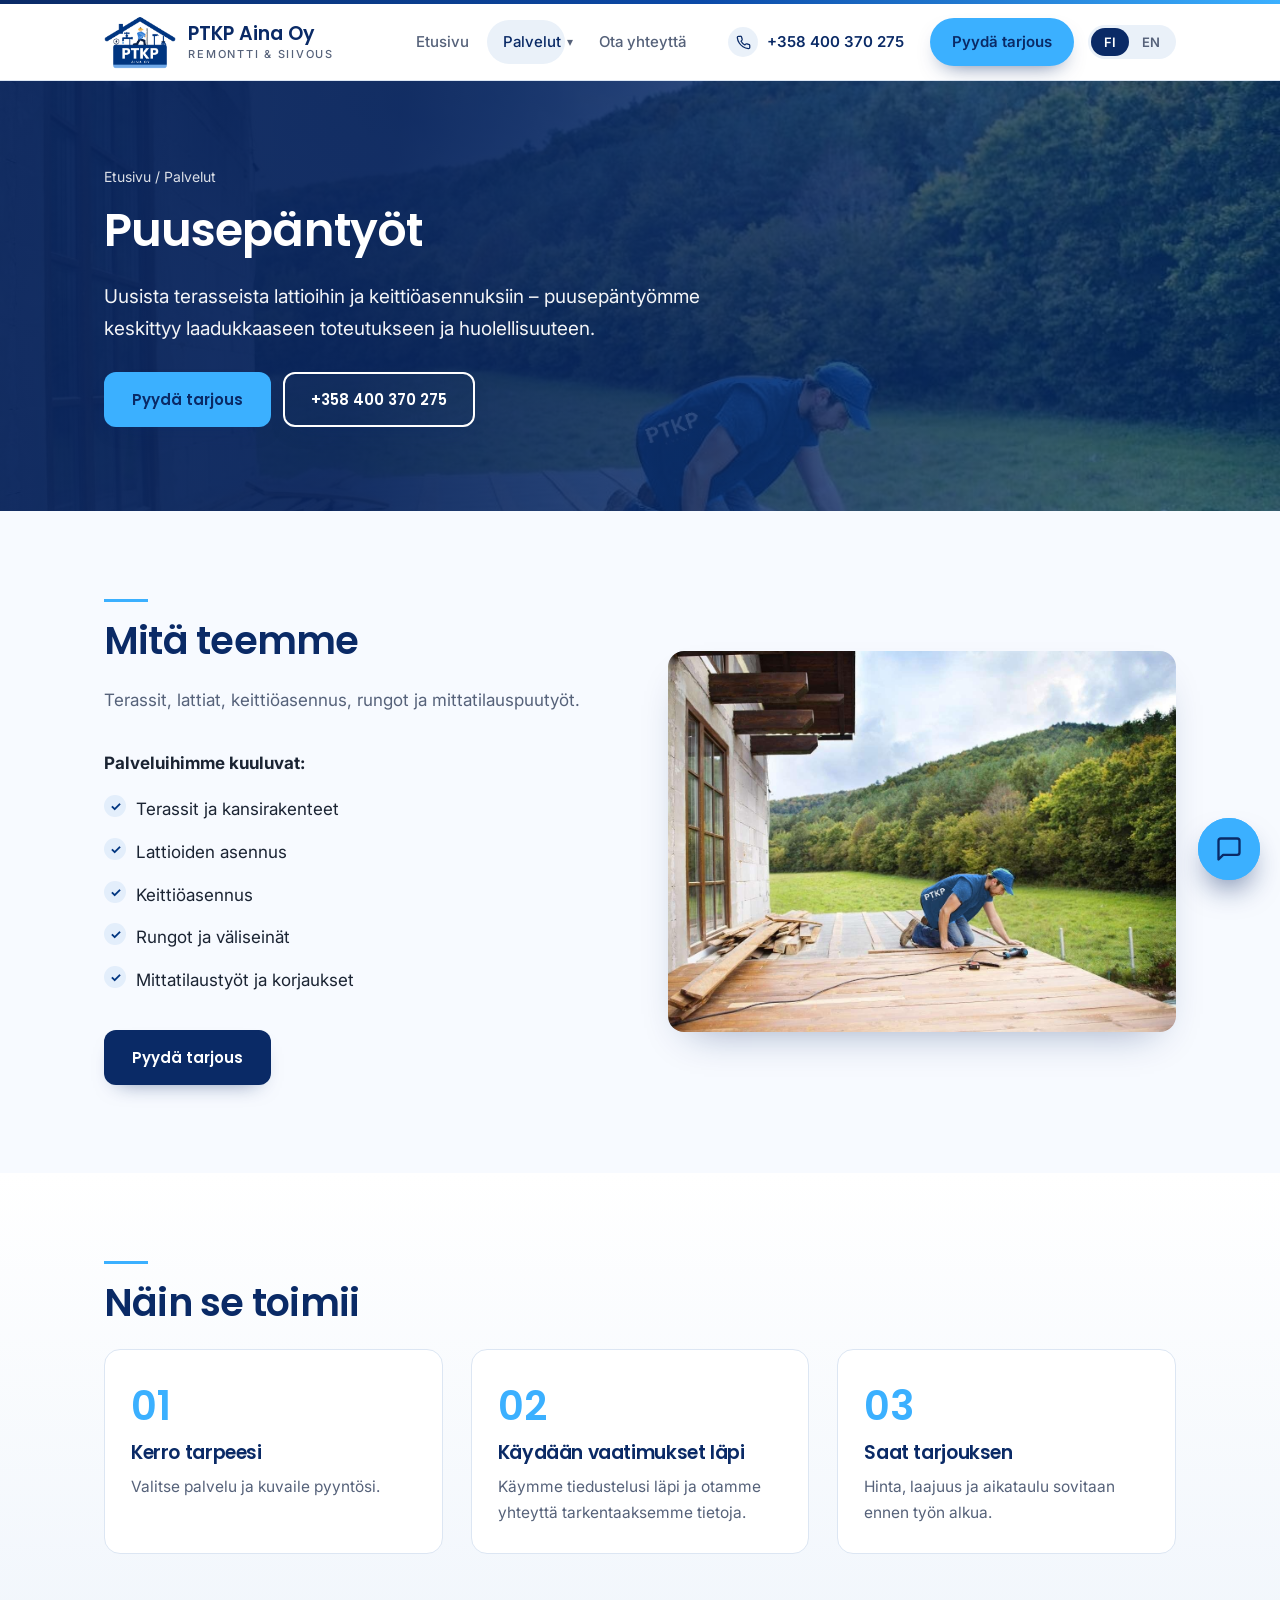
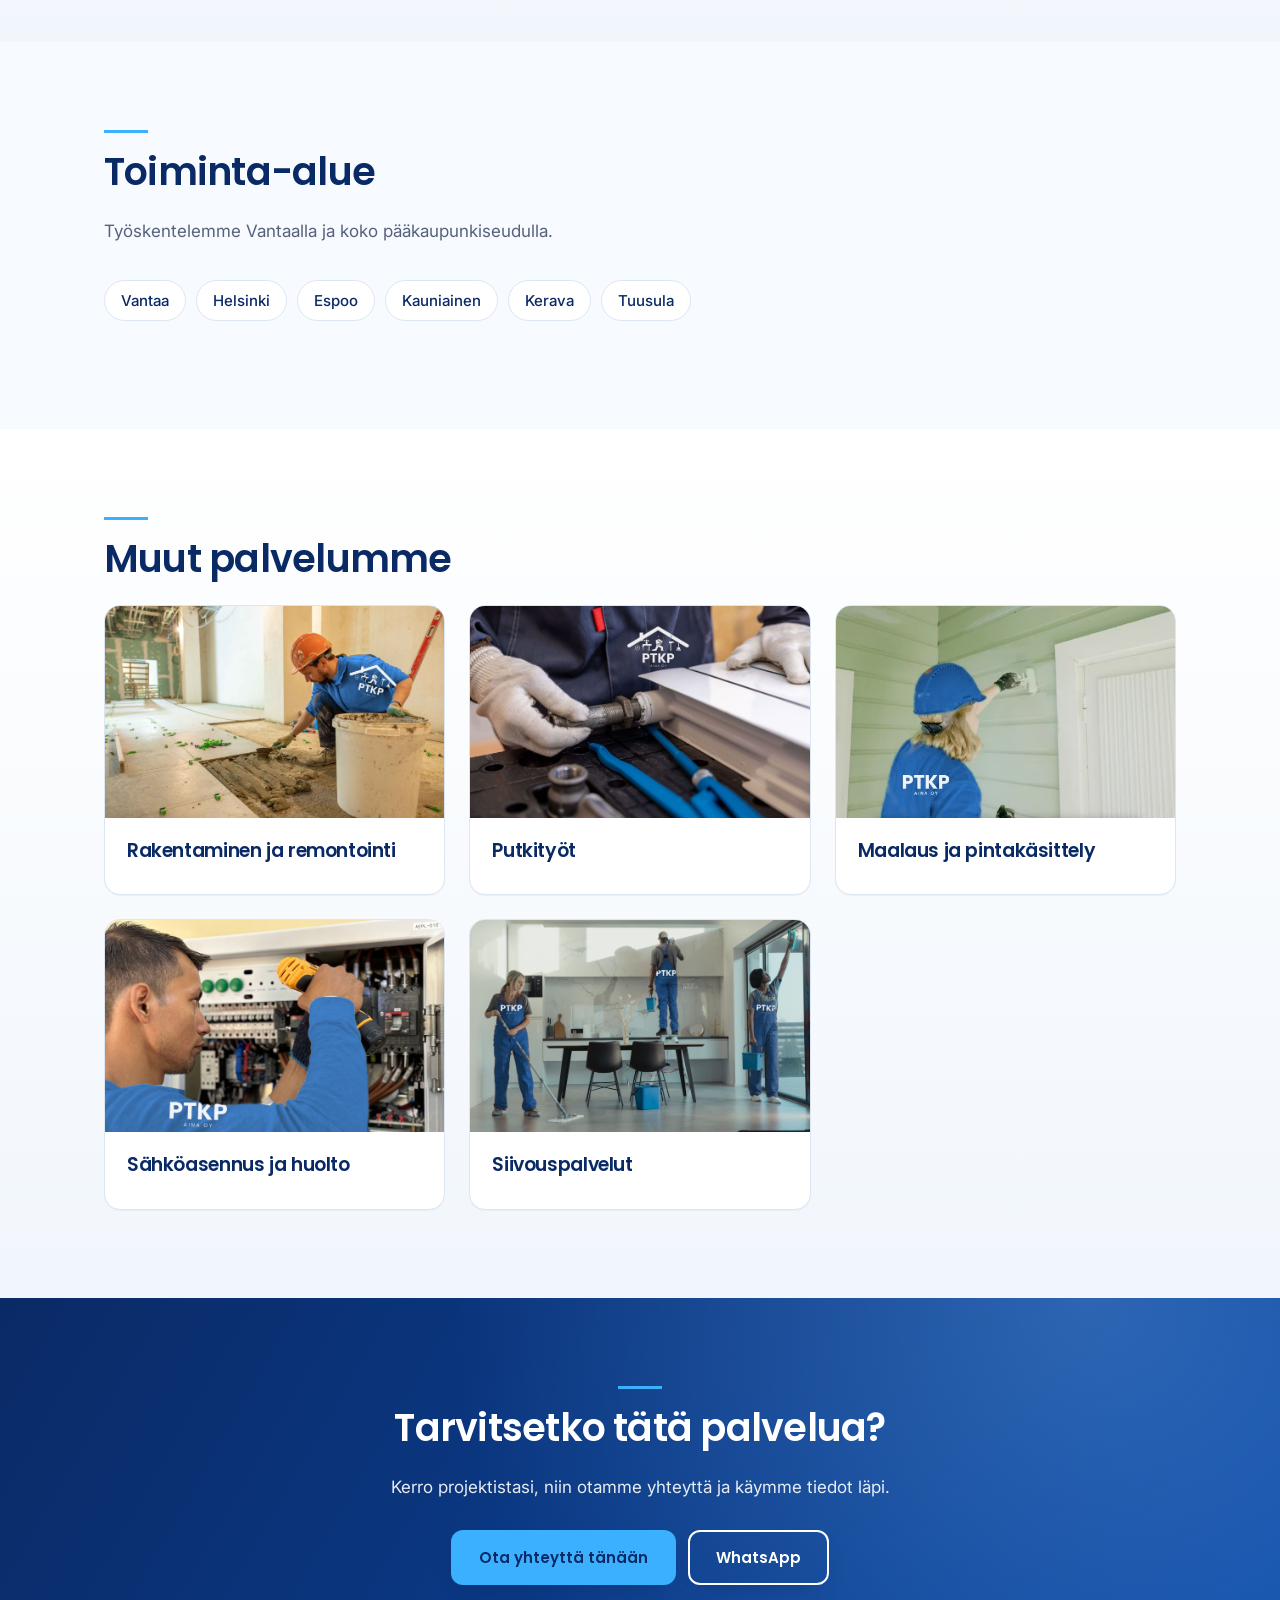
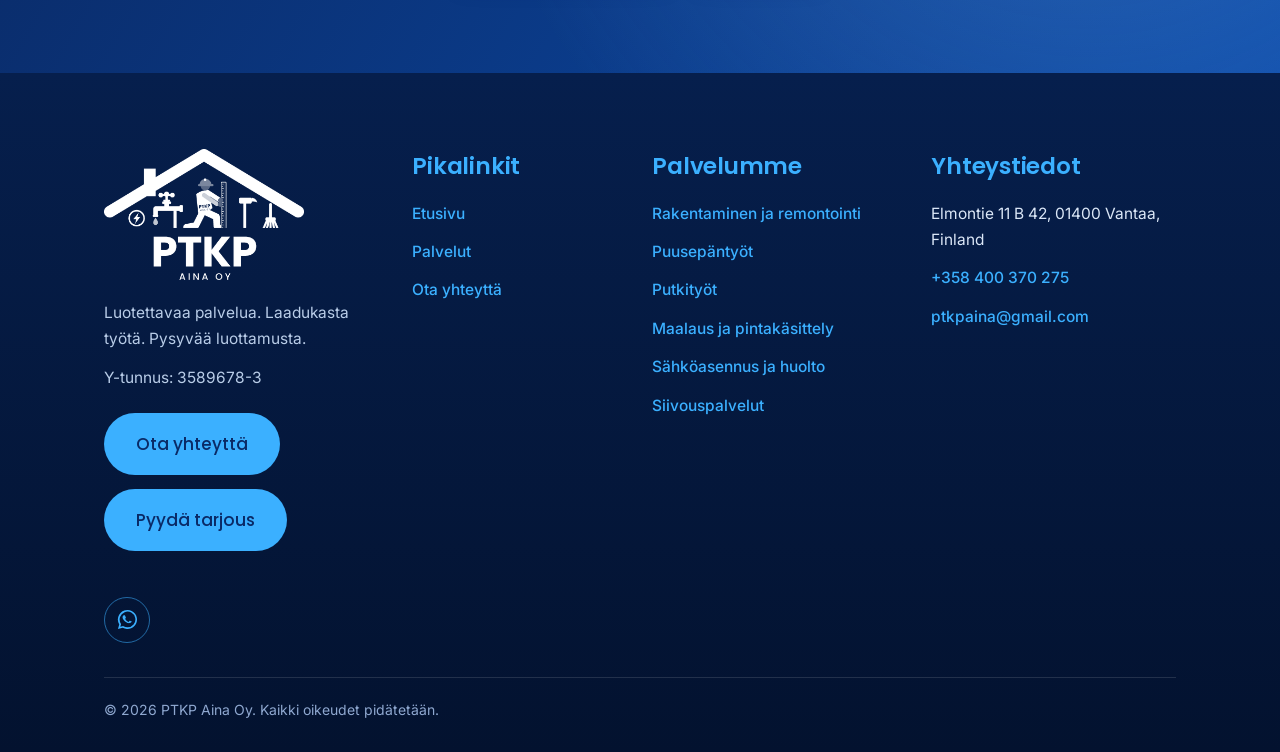
==== commit 5871a254: "Company name Oy, Finnish alt/aria/map/form messages Co-Authored-By: Claude Sonnet 5.5 <noreply@anthr" ====
--- a/carpentry.html
+++ b/carpentry.html
@@ -1,9 +1,9 @@
 <!DOCTYPE html>
 <html lang="en"><head><meta charset="utf-8"><meta name="viewport" content="width=device-width, initial-scale=1">
-<title>Puusepäntyöt Vantaalla – Carpentry in Vantaa | PTKP Aina oy</title><meta name="description" content="Terassit, lattiat ja keittiöasennukset Vantaalla. Carpentry in Vantaa: terraces, decking, flooring and kitchen installation. Free quotation.">
+<title>Puusepäntyöt Vantaalla – Carpentry in Vantaa | PTKP Aina Oy</title><meta name="description" content="Terassit, lattiat ja keittiöasennukset Vantaalla. Carpentry in Vantaa: terraces, decking, flooring and kitchen installation. Free quotation.">
 <link rel="preconnect" href="https://fonts.googleapis.com"><link rel="preconnect" href="https://fonts.gstatic.com" crossorigin>
 <link rel="stylesheet" href="https://fonts.googleapis.com/css2?family=Inter:wght@400;500;600&family=Poppins:wght@500;600&display=swap">
-<meta name="theme-color" content="#0A2A66"><script type="application/ld+json">{"@context": "https://schema.org", "@type": "Service", "serviceType": "Carpentry", "description": "Terraces, decking, flooring, kitchen installation, framing and custom woodwork.", "areaServed": ["Vantaa", "Helsinki", "Espoo", "Kauniainen", "Kerava", "Tuusula"], "provider": {"@type": "GeneralContractor", "name": "PTKP Aina oy", "telephone": "+358400370275", "email": "ptkpaina@gmail.com"}}</script><meta property="og:type" content="website"><meta property="og:site_name" content="PTKP Aina oy"><meta property="og:locale" content="fi_FI"><meta property="og:title" content="Puusepäntyöt Vantaalla – Carpentry in Vantaa | PTKP Aina oy"><meta property="og:description" content="Terassit, lattiat ja keittiöasennukset Vantaalla. Carpentry in Vantaa: terraces, decking, flooring and kitchen installation. Free quotation."><link rel="icon" href="images/ptkp-logo-icon.png" type="image/png"><link rel="stylesheet" href="css/style.css"></head><body><header class="site-header"><div class="wrap bar"><a class="brand" href="index.html"><img src="images/ptkp-logo-icon.png" alt="PTKP Aina oy logo"><span>PTKP Aina oy<small>Remontti &amp; siivous</small></span></a>
+<meta name="theme-color" content="#0A2A66"><script type="application/ld+json">{"@context": "https://schema.org", "@type": "Service", "serviceType": "Carpentry", "description": "Terraces, decking, flooring, kitchen installation, framing and custom woodwork.", "areaServed": ["Vantaa", "Helsinki", "Espoo", "Kauniainen", "Kerava", "Tuusula"], "provider": {"@type": "GeneralContractor", "name": "PTKP Aina Oy", "telephone": "+358400370275", "email": "ptkpaina@gmail.com"}}</script><meta property="og:type" content="website"><meta property="og:site_name" content="PTKP Aina Oy"><meta property="og:locale" content="fi_FI"><meta property="og:title" content="Puusepäntyöt Vantaalla – Carpentry in Vantaa | PTKP Aina Oy"><meta property="og:description" content="Terassit, lattiat ja keittiöasennukset Vantaalla. Carpentry in Vantaa: terraces, decking, flooring and kitchen installation. Free quotation."><link rel="icon" href="images/ptkp-logo-icon.png" type="image/png"><link rel="stylesheet" href="css/style.css"></head><body><header class="site-header"><div class="wrap bar"><a class="brand" href="index.html"><img src="images/ptkp-logo-icon.png" alt="PTKP Aina Oy logo"><span>PTKP Aina Oy<small>Remontti &amp; siivous</small></span></a>
 <button class="menu" aria-label="Menu" aria-expanded="false">☰</button>
 <nav class="nav"><a href="index.html">Home</a><div class="dd"><a href="services.html" class="on">Services</a><button type="button" class="dd-b" aria-label="Services menu" aria-expanded="false">&#9662;</button><div class="dd-menu"><a href="construction.html">Construction &amp; Renovation</a><a href="carpentry.html">Carpentry</a><a href="plumbing.html">Plumbing</a><a href="painting.html">Painting &amp; Surface Finishing</a><a href="electrical.html">Electrical Installation &amp; Maintenance</a><a href="cleaning.html">Cleaning Services</a></div></div><a href="contact.html">Contact Us</a><a class="hphone" href="tel:+358400370275">+358 400 370 275</a><a class="cta" href="contact.html">Request a Quote</a><span class="lang"><button type="button" data-lang="fi" aria-pressed="false">FI</button><button type="button" data-lang="en" aria-pressed="true">EN</button></span></nav></div></header>
 <main>
@@ -15,11 +15,11 @@
 <section class="band"><div class="wrap"><h2>Need This Service?</h2><p>Tell us about your project and we will get in touch to discuss the details.</p><div class="btns" style="justify-content:center"><a class="btn g" href="contact.html?service=Carpentry">Contact Us Today</a><a class="btn o" data-wa target="_blank" rel="noopener" href="#">WhatsApp</a></div></div></section>
 </main><footer class="site-footer"><div class="wrap">
 <div class="ft-grid">
-<div class="ft-brand"><img class="ft-logo" src="images/ptkp-logo-white.png" alt="PTKP Aina oy"><p>Reliable Services. Quality Work. Lasting Trust.</p><p>Business ID: 3589678-3</p><div class="ft-btns"><a class="btn g ft-cta" href="contact.html">Contact Us</a><a class="btn g ft-cta" href="contact.html#enquiry">Request a Quote</a></div></div>
+<div class="ft-brand"><img class="ft-logo" src="images/ptkp-logo-white.png" alt="PTKP Aina Oy"><p>Reliable Services. Quality Work. Lasting Trust.</p><p>Business ID: 3589678-3</p><div class="ft-btns"><a class="btn g ft-cta" href="contact.html">Contact Us</a><a class="btn g ft-cta" href="contact.html#enquiry">Request a Quote</a></div></div>
 <div><h4>Quick Links</h4><p><a href="index.html">Home</a></p><p><a href="services.html">Services</a></p><p><a href="contact.html">Contact Us</a></p></div>
 <div><h4>Our Services</h4><p><a href="construction.html">Construction &amp; Renovation</a></p><p><a href="carpentry.html">Carpentry</a></p><p><a href="plumbing.html">Plumbing</a></p><p><a href="painting.html">Painting &amp; Surface Finishing</a></p><p><a href="electrical.html">Electrical Installation &amp; Maintenance</a></p><p><a href="cleaning.html">Cleaning Services</a></p></div>
 <div><h4>Contact</h4><p>Elmontie 11 B 42, 01400 Vantaa, Finland</p><p><a href="tel:+358400370275">+358 400 370 275</a></p><p><a href="mailto:ptkpaina@gmail.com">ptkpaina@gmail.com</a></p></div>
 </div>
 <div class="ft-social"><a data-fb target="_blank" rel="noopener" href="#" aria-label="Facebook"><svg viewBox="0 0 24 24" fill="currentColor" aria-hidden="true"><path d="M13.5 22v-8.2h2.8l.5-3.3h-3.3V8.4c0-.9.4-1.7 1.8-1.7h1.6V3.8c-.3 0-1.3-.2-2.4-.2-2.5 0-4.1 1.5-4.1 4.2v2.7H7.6v3.3h2.8V22z"/></svg></a><a data-ig target="_blank" rel="noopener" href="#" aria-label="Instagram"><svg viewBox="0 0 24 24" fill="none" stroke="currentColor" stroke-width="2" stroke-linecap="round" stroke-linejoin="round" aria-hidden="true"><rect x="3" y="3" width="18" height="18" rx="5"/><circle cx="12" cy="12" r="4"/><circle cx="17.4" cy="6.6" r="1" fill="currentColor" stroke="none"/></svg></a><a data-wa target="_blank" rel="noopener" href="#" aria-label="WhatsApp"><svg viewBox="0 0 24 24" fill="currentColor" aria-hidden="true"><path d="M12 2a10 10 0 0 0-8.6 15.1L2 22l5-1.3A10 10 0 1 0 12 2zm0 18.2c-1.5 0-3-.4-4.2-1.2l-.3-.2-3 .8.8-2.9-.2-.3A8.2 8.2 0 1 1 12 20.2zm4.5-6.1c-.2-.1-1.5-.7-1.7-.8-.2-.1-.4-.1-.6.1l-.8 1c-.1.2-.3.2-.5.1a6.7 6.7 0 0 1-3.3-2.9c-.2-.4.2-.4.7-1.3.1-.2 0-.3 0-.5l-.8-1.8c-.2-.5-.4-.4-.6-.4h-.5c-.2 0-.5.1-.7.3-.8.8-1 1.7-.7 2.7.5 1.5 1.7 3 3.3 4 1.9 1.2 3 1.4 4.2 1.1.8-.2 1.7-.9 1.9-1.6.1-.5.1-.9 0-1z"/></svg></a></div>
-<div class="copy">© 2026 PTKP Aina oy. All rights reserved.</div>
+<div class="copy">© 2026 PTKP Aina Oy. All rights reserved.</div>
 </div></footer><a class="wa-float" data-wa target="_blank" rel="noopener" href="#" aria-label="WhatsApp">WhatsApp</a><nav class="callbar" aria-label="Quick contact"><a href="tel:+358400370275">Call</a><a data-wa target="_blank" rel="noopener" href="#">WhatsApp</a><a class="q" href="contact.html">Quote</a></nav><script src="js/main.js"></script></body></html>
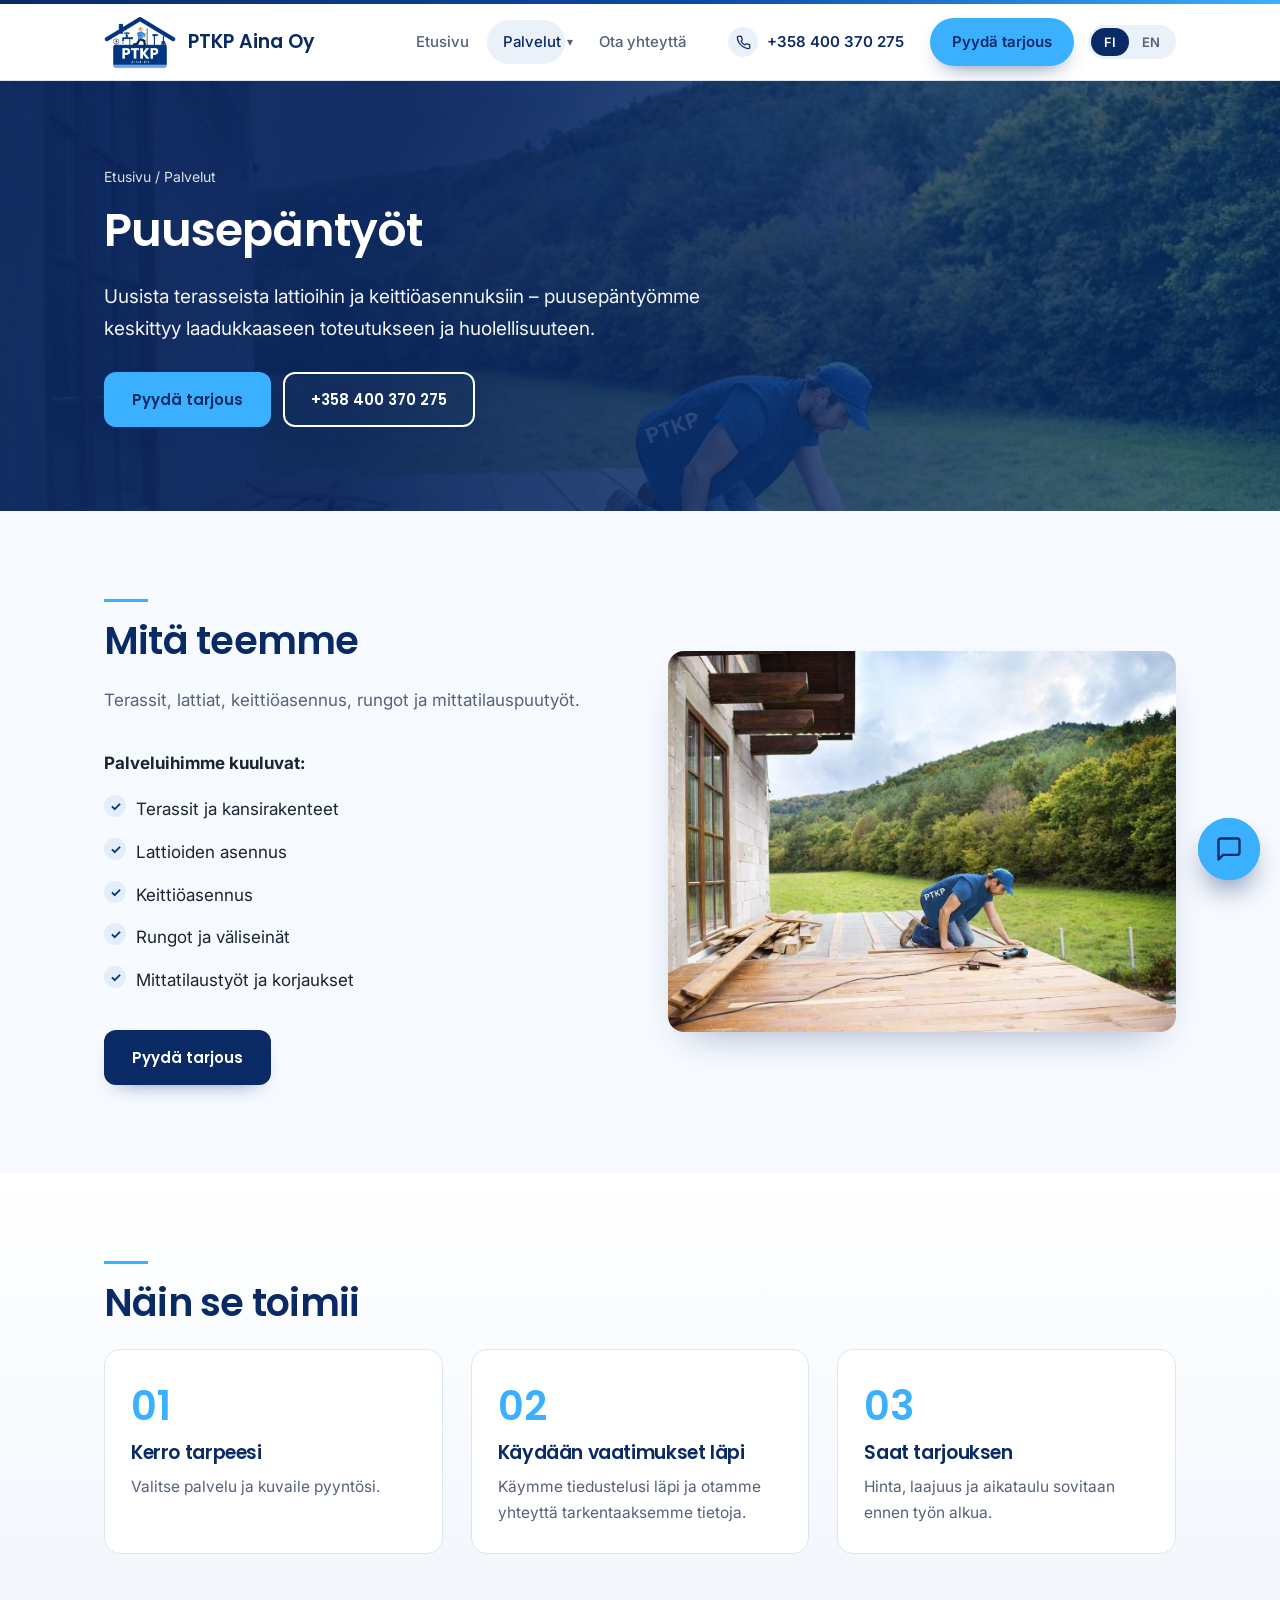
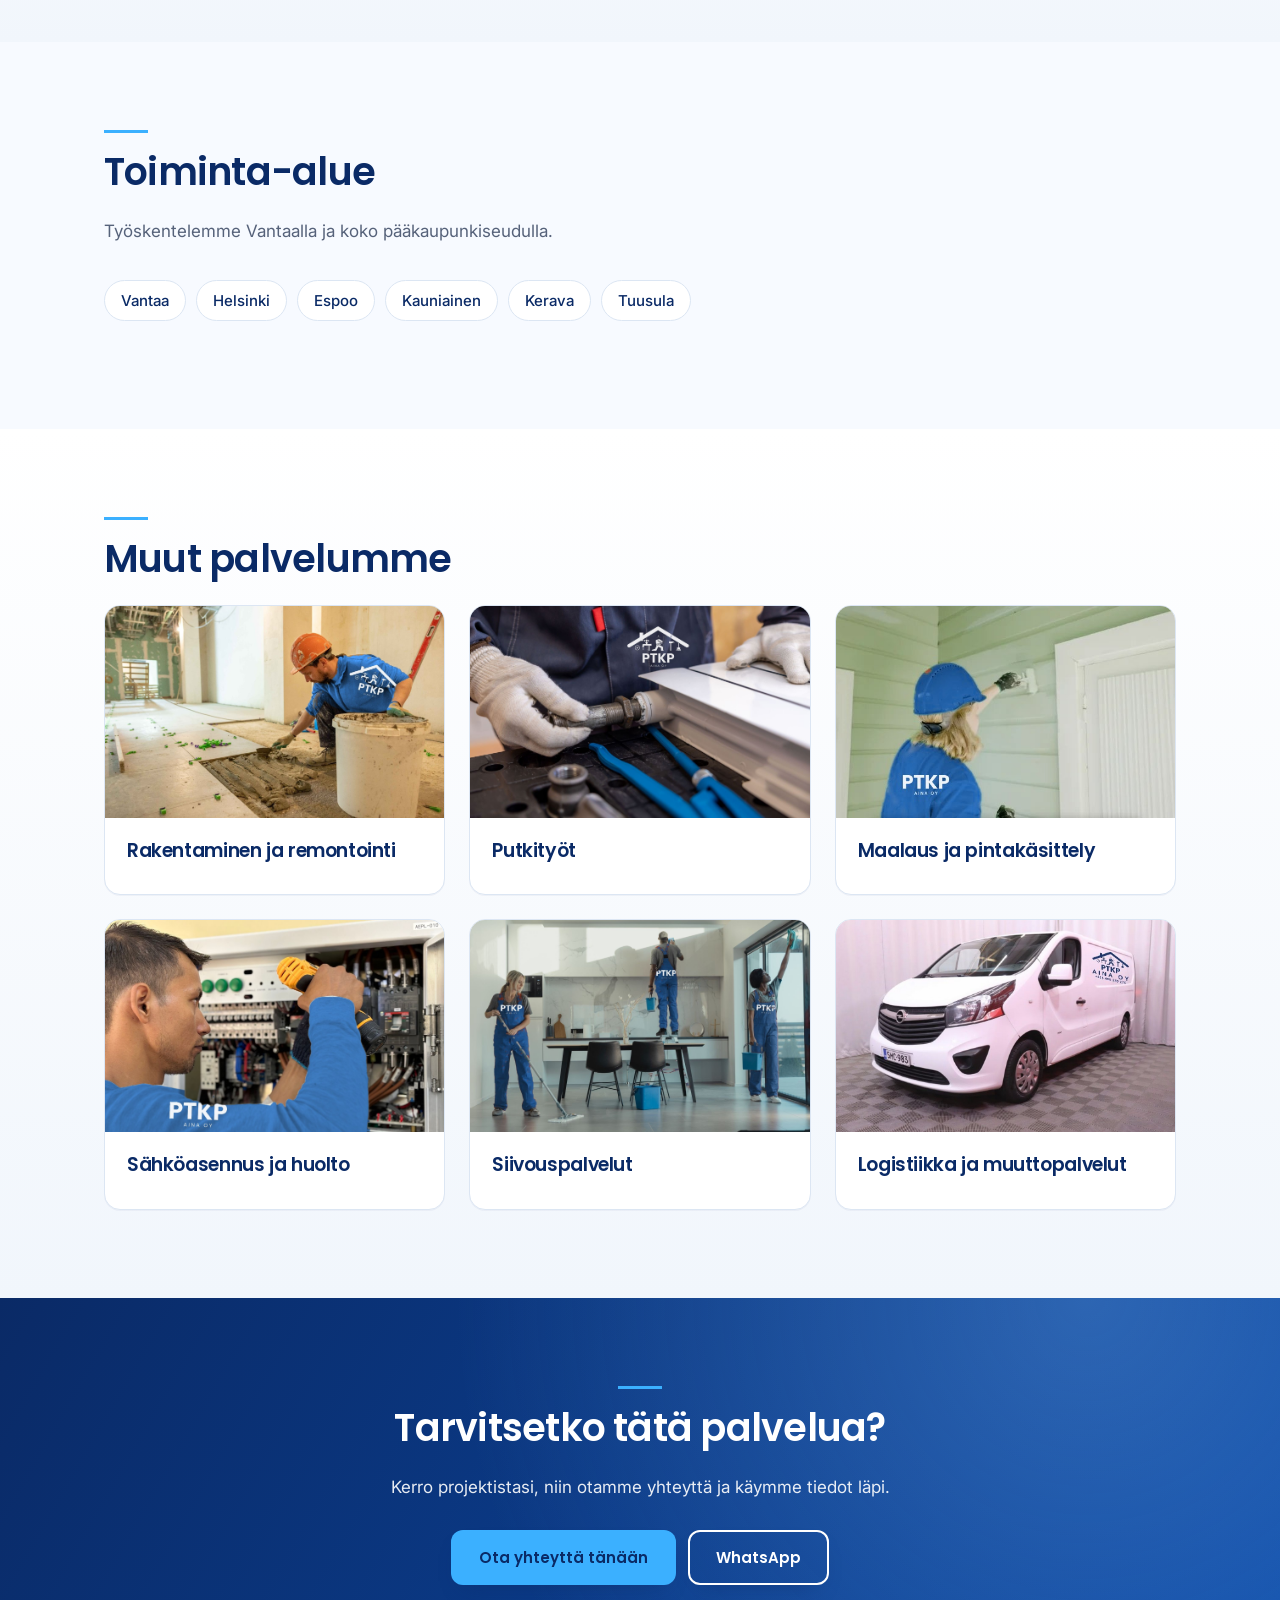
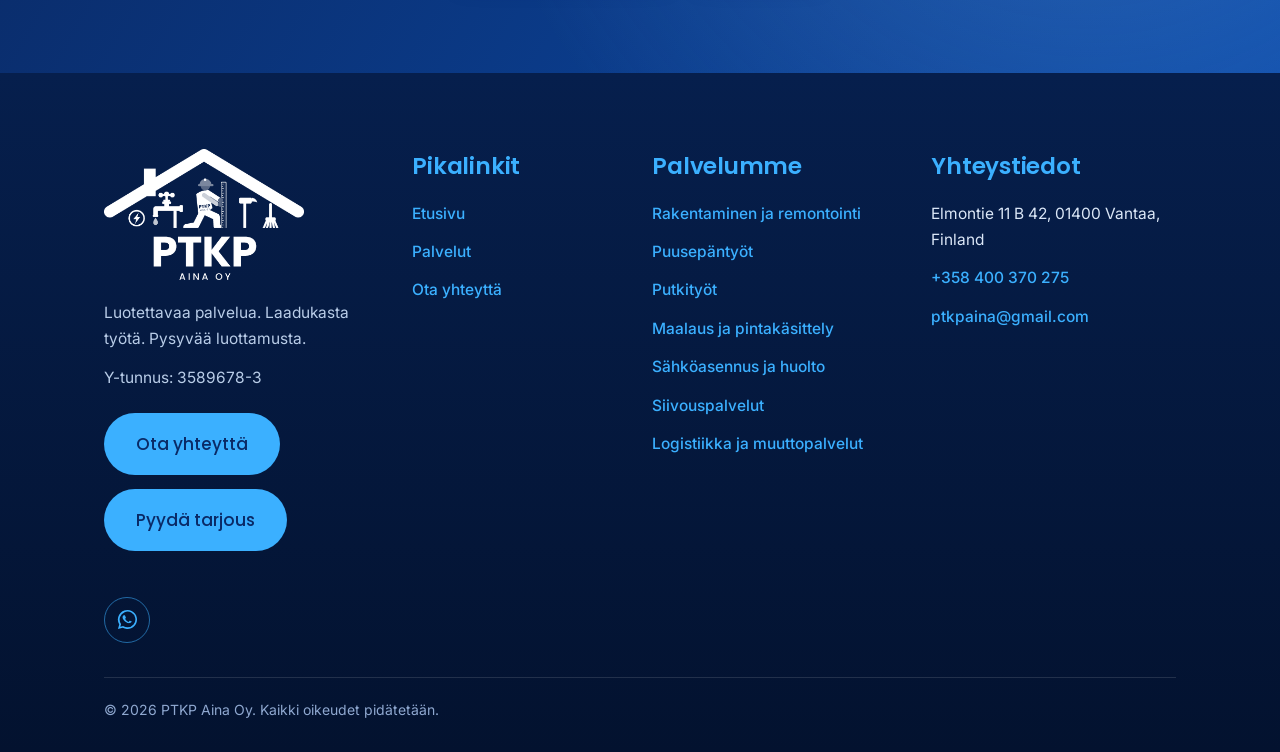
==== commit 0f8cfa0d: "Add Logistics & Moving service: page, van photo with PTKP lettering, hero van animation, links and f" ====
--- a/carpentry.html
+++ b/carpentry.html
@@ -3,21 +3,21 @@
 <title>Puusepäntyöt Vantaalla – Carpentry in Vantaa | PTKP Aina Oy</title><meta name="description" content="Terassit, lattiat ja keittiöasennukset Vantaalla. Carpentry in Vantaa: terraces, decking, flooring and kitchen installation. Free quotation.">
 <link rel="preconnect" href="https://fonts.googleapis.com"><link rel="preconnect" href="https://fonts.gstatic.com" crossorigin>
 <link rel="stylesheet" href="https://fonts.googleapis.com/css2?family=Inter:wght@400;500;600&family=Poppins:wght@500;600&display=swap">
-<meta name="theme-color" content="#0A2A66"><script type="application/ld+json">{"@context": "https://schema.org", "@type": "Service", "serviceType": "Carpentry", "description": "Terraces, decking, flooring, kitchen installation, framing and custom woodwork.", "areaServed": ["Vantaa", "Helsinki", "Espoo", "Kauniainen", "Kerava", "Tuusula"], "provider": {"@type": "GeneralContractor", "name": "PTKP Aina Oy", "telephone": "+358400370275", "email": "ptkpaina@gmail.com"}}</script><meta property="og:type" content="website"><meta property="og:site_name" content="PTKP Aina Oy"><meta property="og:locale" content="fi_FI"><meta property="og:title" content="Puusepäntyöt Vantaalla – Carpentry in Vantaa | PTKP Aina Oy"><meta property="og:description" content="Terassit, lattiat ja keittiöasennukset Vantaalla. Carpentry in Vantaa: terraces, decking, flooring and kitchen installation. Free quotation."><link rel="icon" href="images/ptkp-logo-icon.png" type="image/png"><link rel="stylesheet" href="css/style.css"></head><body><header class="site-header"><div class="wrap bar"><a class="brand" href="index.html"><img src="images/ptkp-logo-icon.png" alt="PTKP Aina Oy logo"><span>PTKP Aina Oy<small>Remontti &amp; siivous</small></span></a>
+<meta name="theme-color" content="#0A2A66"><script type="application/ld+json">{"@context": "https://schema.org", "@type": "Service", "serviceType": "Carpentry", "description": "Terraces, decking, flooring, kitchen installation, framing and custom woodwork.", "areaServed": ["Vantaa", "Helsinki", "Espoo", "Kauniainen", "Kerava", "Tuusula"], "provider": {"@type": "GeneralContractor", "name": "PTKP Aina Oy", "telephone": "+358400370275", "email": "ptkpaina@gmail.com"}}</script><meta property="og:type" content="website"><meta property="og:site_name" content="PTKP Aina Oy"><meta property="og:locale" content="fi_FI"><meta property="og:title" content="Puusepäntyöt Vantaalla – Carpentry in Vantaa | PTKP Aina Oy"><meta property="og:description" content="Terassit, lattiat ja keittiöasennukset Vantaalla. Carpentry in Vantaa: terraces, decking, flooring and kitchen installation. Free quotation."><link rel="icon" href="images/ptkp-logo-icon.png" type="image/png"><link rel="stylesheet" href="css/style.css"></head><body><header class="site-header"><div class="wrap bar"><a class="brand" href="index.html"><img src="images/ptkp-logo-icon.png" alt="PTKP Aina Oy logo"><span>PTKP Aina Oy<small>Remontti, siivous &amp; muutto</small></span></a>
 <button class="menu" aria-label="Menu" aria-expanded="false">☰</button>
-<nav class="nav"><a href="index.html">Home</a><div class="dd"><a href="services.html" class="on">Services</a><button type="button" class="dd-b" aria-label="Services menu" aria-expanded="false">&#9662;</button><div class="dd-menu"><a href="construction.html">Construction &amp; Renovation</a><a href="carpentry.html">Carpentry</a><a href="plumbing.html">Plumbing</a><a href="painting.html">Painting &amp; Surface Finishing</a><a href="electrical.html">Electrical Installation &amp; Maintenance</a><a href="cleaning.html">Cleaning Services</a></div></div><a href="contact.html">Contact Us</a><a class="hphone" href="tel:+358400370275">+358 400 370 275</a><a class="cta" href="contact.html">Request a Quote</a><span class="lang"><button type="button" data-lang="fi" aria-pressed="false">FI</button><button type="button" data-lang="en" aria-pressed="true">EN</button></span></nav></div></header>
+<nav class="nav"><a href="index.html">Home</a><div class="dd"><a href="services.html" class="on">Services</a><button type="button" class="dd-b" aria-label="Services menu" aria-expanded="false">&#9662;</button><div class="dd-menu"><a href="construction.html">Construction &amp; Renovation</a><a href="carpentry.html">Carpentry</a><a href="plumbing.html">Plumbing</a><a href="painting.html">Painting &amp; Surface Finishing</a><a href="electrical.html">Electrical Installation &amp; Maintenance</a><a href="cleaning.html">Cleaning Services</a><a href="logistics.html">Logistics &amp; Moving</a></div></div><a href="contact.html">Contact Us</a><a class="hphone" href="tel:+358400370275">+358 400 370 275</a><a class="cta" href="contact.html">Request a Quote</a><span class="lang"><button type="button" data-lang="fi" aria-pressed="false">FI</button><button type="button" data-lang="en" aria-pressed="true">EN</button></span></nav></div></header>
 <main>
 <div class="hero page-hero" style="--img:url(../images/carpentry.jpg)"><div class="wrap"><div class="crumbs"><a href="index.html">Home</a> / <a href="services.html">Services</a></div><h1>Carpentry</h1><p>From new terraces to flooring and kitchen installations, our carpentry work focuses on solid workmanship and attention to detail.</p><div class="btns"><a class="btn g" href="contact.html?service=Carpentry">Request a Quote</a><a class="btn o" href="tel:+358400370275">+358 400 370 275</a></div></div></div>
 <section><div class="wrap split"><div><h2>What We Do</h2><p class="lead">Terraces, decking, flooring, kitchen installation, framing and custom woodwork.</p><strong>Services include:</strong><ul class="checks"><li>Terraces and decking</li><li>Flooring installation</li><li>Kitchen installation</li><li>Framing and partition walls</li><li>Custom woodwork and repairs</li></ul><div class="btns"><a class="btn n" href="contact.html?service=Carpentry">Request a Quote</a></div></div><img src="images/carpentry.jpg" alt="Carpentry" loading="lazy"></div></section>
 <section class="alt"><div class="wrap"><h2>How It Works</h2><div class="steps"><div><h3>Tell Us What You Need</h3><p>Choose a service and describe your request.</p></div><div><h3>Discuss Your Requirements</h3><p>We review your enquiry and contact you to clarify details.</p></div><div><h3>Receive a Proposal</h3><p>Pricing, scope and availability are agreed before work starts.</p></div></div></div></section>
 <section><div class="wrap"><h2>Service Area</h2><p class="lead">We work in Vantaa and across the Helsinki metropolitan area.</p><ul class="chips"><li>Vantaa</li><li>Helsinki</li><li>Espoo</li><li>Kauniainen</li><li>Kerava</li><li>Tuusula</li></ul></div></section>
-<section class="alt"><div class="wrap"><h2>Other Services</h2><div class="cards"><a class="card" href="construction.html" style="text-decoration:none"><img src="images/renovation.jpg" alt="Construction &amp; Renovation" loading="lazy"><div class="body"><h3>Construction &amp; Renovation</h3></div></a><a class="card" href="plumbing.html" style="text-decoration:none"><img src="images/plumbing.jpg" alt="Plumbing" loading="lazy"><div class="body"><h3>Plumbing</h3></div></a><a class="card" href="painting.html" style="text-decoration:none"><img src="images/painting.jpg" alt="Painting &amp; Surface Finishing" loading="lazy"><div class="body"><h3>Painting &amp; Surface Finishing</h3></div></a><a class="card" href="electrical.html" style="text-decoration:none"><img src="images/electrical.jpg" alt="Electrical Installation &amp; Maintenance" loading="lazy"><div class="body"><h3>Electrical Installation &amp; Maintenance</h3></div></a><a class="card" href="cleaning.html" style="text-decoration:none"><img src="images/cleaning.jpg" alt="Cleaning Services" loading="lazy"><div class="body"><h3>Cleaning Services</h3></div></a></div></div></section>
+<section class="alt"><div class="wrap"><h2>Other Services</h2><div class="cards"><a class="card" href="construction.html" style="text-decoration:none"><img src="images/renovation.jpg" alt="Construction &amp; Renovation" loading="lazy"><div class="body"><h3>Construction &amp; Renovation</h3></div></a><a class="card" href="plumbing.html" style="text-decoration:none"><img src="images/plumbing.jpg" alt="Plumbing" loading="lazy"><div class="body"><h3>Plumbing</h3></div></a><a class="card" href="painting.html" style="text-decoration:none"><img src="images/painting.jpg" alt="Painting &amp; Surface Finishing" loading="lazy"><div class="body"><h3>Painting &amp; Surface Finishing</h3></div></a><a class="card" href="electrical.html" style="text-decoration:none"><img src="images/electrical.jpg" alt="Electrical Installation &amp; Maintenance" loading="lazy"><div class="body"><h3>Electrical Installation &amp; Maintenance</h3></div></a><a class="card" href="cleaning.html" style="text-decoration:none"><img src="images/cleaning.jpg" alt="Cleaning Services" loading="lazy"><div class="body"><h3>Cleaning Services</h3></div></a><a class="card" href="logistics.html" style="text-decoration:none"><img src="images/logistics.jpg" alt="PTKP Aina Oy moving van" loading="lazy"><div class="body"><h3>Logistics &amp; Moving</h3></div></a></div></div></section>
 <section class="band"><div class="wrap"><h2>Need This Service?</h2><p>Tell us about your project and we will get in touch to discuss the details.</p><div class="btns" style="justify-content:center"><a class="btn g" href="contact.html?service=Carpentry">Contact Us Today</a><a class="btn o" data-wa target="_blank" rel="noopener" href="#">WhatsApp</a></div></div></section>
 </main><footer class="site-footer"><div class="wrap">
 <div class="ft-grid">
 <div class="ft-brand"><img class="ft-logo" src="images/ptkp-logo-white.png" alt="PTKP Aina Oy"><p>Reliable Services. Quality Work. Lasting Trust.</p><p>Business ID: 3589678-3</p><div class="ft-btns"><a class="btn g ft-cta" href="contact.html">Contact Us</a><a class="btn g ft-cta" href="contact.html#enquiry">Request a Quote</a></div></div>
 <div><h4>Quick Links</h4><p><a href="index.html">Home</a></p><p><a href="services.html">Services</a></p><p><a href="contact.html">Contact Us</a></p></div>
-<div><h4>Our Services</h4><p><a href="construction.html">Construction &amp; Renovation</a></p><p><a href="carpentry.html">Carpentry</a></p><p><a href="plumbing.html">Plumbing</a></p><p><a href="painting.html">Painting &amp; Surface Finishing</a></p><p><a href="electrical.html">Electrical Installation &amp; Maintenance</a></p><p><a href="cleaning.html">Cleaning Services</a></p></div>
+<div><h4>Our Services</h4><p><a href="construction.html">Construction &amp; Renovation</a></p><p><a href="carpentry.html">Carpentry</a></p><p><a href="plumbing.html">Plumbing</a></p><p><a href="painting.html">Painting &amp; Surface Finishing</a></p><p><a href="electrical.html">Electrical Installation &amp; Maintenance</a></p><p><a href="cleaning.html">Cleaning Services</a></p><p><a href="logistics.html">Logistics &amp; Moving</a></p></div>
 <div><h4>Contact</h4><p>Elmontie 11 B 42, 01400 Vantaa, Finland</p><p><a href="tel:+358400370275">+358 400 370 275</a></p><p><a href="mailto:ptkpaina@gmail.com">ptkpaina@gmail.com</a></p></div>
 </div>
 <div class="ft-social"><a data-fb target="_blank" rel="noopener" href="#" aria-label="Facebook"><svg viewBox="0 0 24 24" fill="currentColor" aria-hidden="true"><path d="M13.5 22v-8.2h2.8l.5-3.3h-3.3V8.4c0-.9.4-1.7 1.8-1.7h1.6V3.8c-.3 0-1.3-.2-2.4-.2-2.5 0-4.1 1.5-4.1 4.2v2.7H7.6v3.3h2.8V22z"/></svg></a><a data-ig target="_blank" rel="noopener" href="#" aria-label="Instagram"><svg viewBox="0 0 24 24" fill="none" stroke="currentColor" stroke-width="2" stroke-linecap="round" stroke-linejoin="round" aria-hidden="true"><rect x="3" y="3" width="18" height="18" rx="5"/><circle cx="12" cy="12" r="4"/><circle cx="17.4" cy="6.6" r="1" fill="currentColor" stroke="none"/></svg></a><a data-wa target="_blank" rel="noopener" href="#" aria-label="WhatsApp"><svg viewBox="0 0 24 24" fill="currentColor" aria-hidden="true"><path d="M12 2a10 10 0 0 0-8.6 15.1L2 22l5-1.3A10 10 0 1 0 12 2zm0 18.2c-1.5 0-3-.4-4.2-1.2l-.3-.2-3 .8.8-2.9-.2-.3A8.2 8.2 0 1 1 12 20.2zm4.5-6.1c-.2-.1-1.5-.7-1.7-.8-.2-.1-.4-.1-.6.1l-.8 1c-.1.2-.3.2-.5.1a6.7 6.7 0 0 1-3.3-2.9c-.2-.4.2-.4.7-1.3.1-.2 0-.3 0-.5l-.8-1.8c-.2-.5-.4-.4-.6-.4h-.5c-.2 0-.5.1-.7.3-.8.8-1 1.7-.7 2.7.5 1.5 1.7 3 3.3 4 1.9 1.2 3 1.4 4.2 1.1.8-.2 1.7-.9 1.9-1.6.1-.5.1-.9 0-1z"/></svg></a></div>
--- a/css/style.css
+++ b/css/style.css
@@ -114,7 +114,7 @@
 .site-footer{background:linear-gradient(#061f4d,#041637)}
 
 /* gallery */
-.gallery{display:grid;gap:14px;grid-template-columns:repeat(3,1fr);grid-auto-rows:210px}
+.gallery{display:grid;gap:14px;grid-template-columns:repeat(4,1fr);grid-auto-rows:210px}
 .g-item{position:relative;padding:0;border:0;border-radius:16px;overflow:hidden;cursor:zoom-in;background:#dbe5f3;font:inherit}
 .g-item:first-child{grid-column:span 2;grid-row:span 2}
 .g-item img{width:100%;height:100%;object-fit:cover;transition:transform .7s ease}
@@ -181,7 +181,8 @@
 .lang button{border:0;background:transparent;padding:6px 13px;transition:.2s}
 .lang button[aria-pressed="true"]{background:var(--navy);color:#fff}
 .hero-logo{min-height:calc(100vh - 80px);min-height:calc(100svh - 80px)}
-@media(min-width:821px) and (max-width:1180px){.nav a.hphone,.brand small{display:none}}
+@media(min-width:821px) and (max-width:1180px){.nav a.hphone{display:none}}
+@media(min-width:821px) and (max-width:1300px){.brand small{display:none}}
 @media(max-width:820px){
   .nav{top:80px}
   .nav a{border-radius:10px}
@@ -339,3 +340,39 @@
 .copy{border-top:1px solid #ffffff1f;margin-top:34px;padding-top:20px;text-align:left;color:#8fa8d0;font-size:14px}
 @media(max-width:980px){.ft-grid{grid-template-columns:1fr 1fr}.ft-brand{grid-column:1/-1}.ft-btns{flex-direction:row;flex-wrap:wrap}}
 @media(max-width:560px){.ft-grid{grid-template-columns:1fr}}
+
+/* phone header: language switch beside the menu button */
+@media(max-width:820px){
+  .bar{gap:8px}
+  .bar>.lang{margin:0 0 0 auto;padding:2px;flex:none;align-self:center}
+  .bar>.lang button{padding:6px 11px;font-size:12.5px}
+  .brand{min-width:0}.brand span{min-width:0}
+  .menu{flex:none}
+}
+@media(max-width:400px){.brand small{display:none}.brand img{height:46px}}
+
+/* ===== logistics: van tile, wide card, wide gallery item ===== */
+.hl-tile.t7{top:-40px;left:calc(50% - 40px);--T:6s;animation-delay:-.8s}
+.hl-tile .lg-van{animation-name:lg-van}
+.hl-tile .lg-box{opacity:0}
+.hl-tile .lg-b1{animation-name:lg-b1}.hl-tile .lg-b2{animation-name:lg-b2}
+.hl-tile .lg-w{transform-box:fill-box;transform-origin:center;animation-name:lg-w}
+.hl-tile .lg-speed{opacity:0;animation-name:lg-speed}
+@keyframes lg-van{0%{transform:translateX(-86px);animation-timing-function:cubic-bezier(.15,.7,.25,1)}13%,60%{transform:translateX(0);animation-timing-function:cubic-bezier(.6,0,.9,.5)}97%,100%{transform:translateX(96px)}}
+@keyframes lg-b1{0%,16%{opacity:0;transform:translateX(-26px)}18%{opacity:1;transform:translateX(-26px)}30%,100%{opacity:1;transform:translateX(0)}}
+@keyframes lg-b2{0%,34%{opacity:0;transform:translateX(-26px)}36%{opacity:1;transform:translateX(-26px)}48%,100%{opacity:1;transform:translateX(0)}}
+@keyframes lg-w{0%{transform:rotate(0)}13%,60%{transform:rotate(520deg)}97%,100%{transform:rotate(1100deg)}}
+@keyframes lg-speed{0%{opacity:0}4%,11%{opacity:.9}14%,62%{opacity:0}68%,92%{opacity:.9}98%,100%{opacity:0}}
+.card.wide .body p{margin-top:8px}
+@media(min-width:900px){
+  .cards>.card.wide{grid-column:1/-1;display:grid;grid-template-columns:minmax(0,1.15fr) minmax(0,1fr);align-items:stretch}
+  .card.wide img{aspect-ratio:auto;height:100%;min-height:280px;object-fit:cover}
+  .card.wide .body{display:flex;flex-direction:column;justify-content:center;padding:36px}
+  .card.wide h3{font-size:24px}
+}
+.g-item:nth-child(6),.g-item:nth-child(7){grid-column:span 2}
+@media(max-width:720px){.g-item:nth-child(6),.g-item:nth-child(7){grid-column:auto}.hl-tile.t7{top:-28px;left:calc(50% - 29px)}}
+@media(prefers-reduced-motion:reduce){.hl-tile .lg-box,.hl-tile .lg-van,.hl-tile .lg-w{transform:none}.hl-tile .lg-speed{display:none}}
+
+.brand small{letter-spacing:.11em}
+.g-item:nth-child(7) img{object-position:72% 30%}
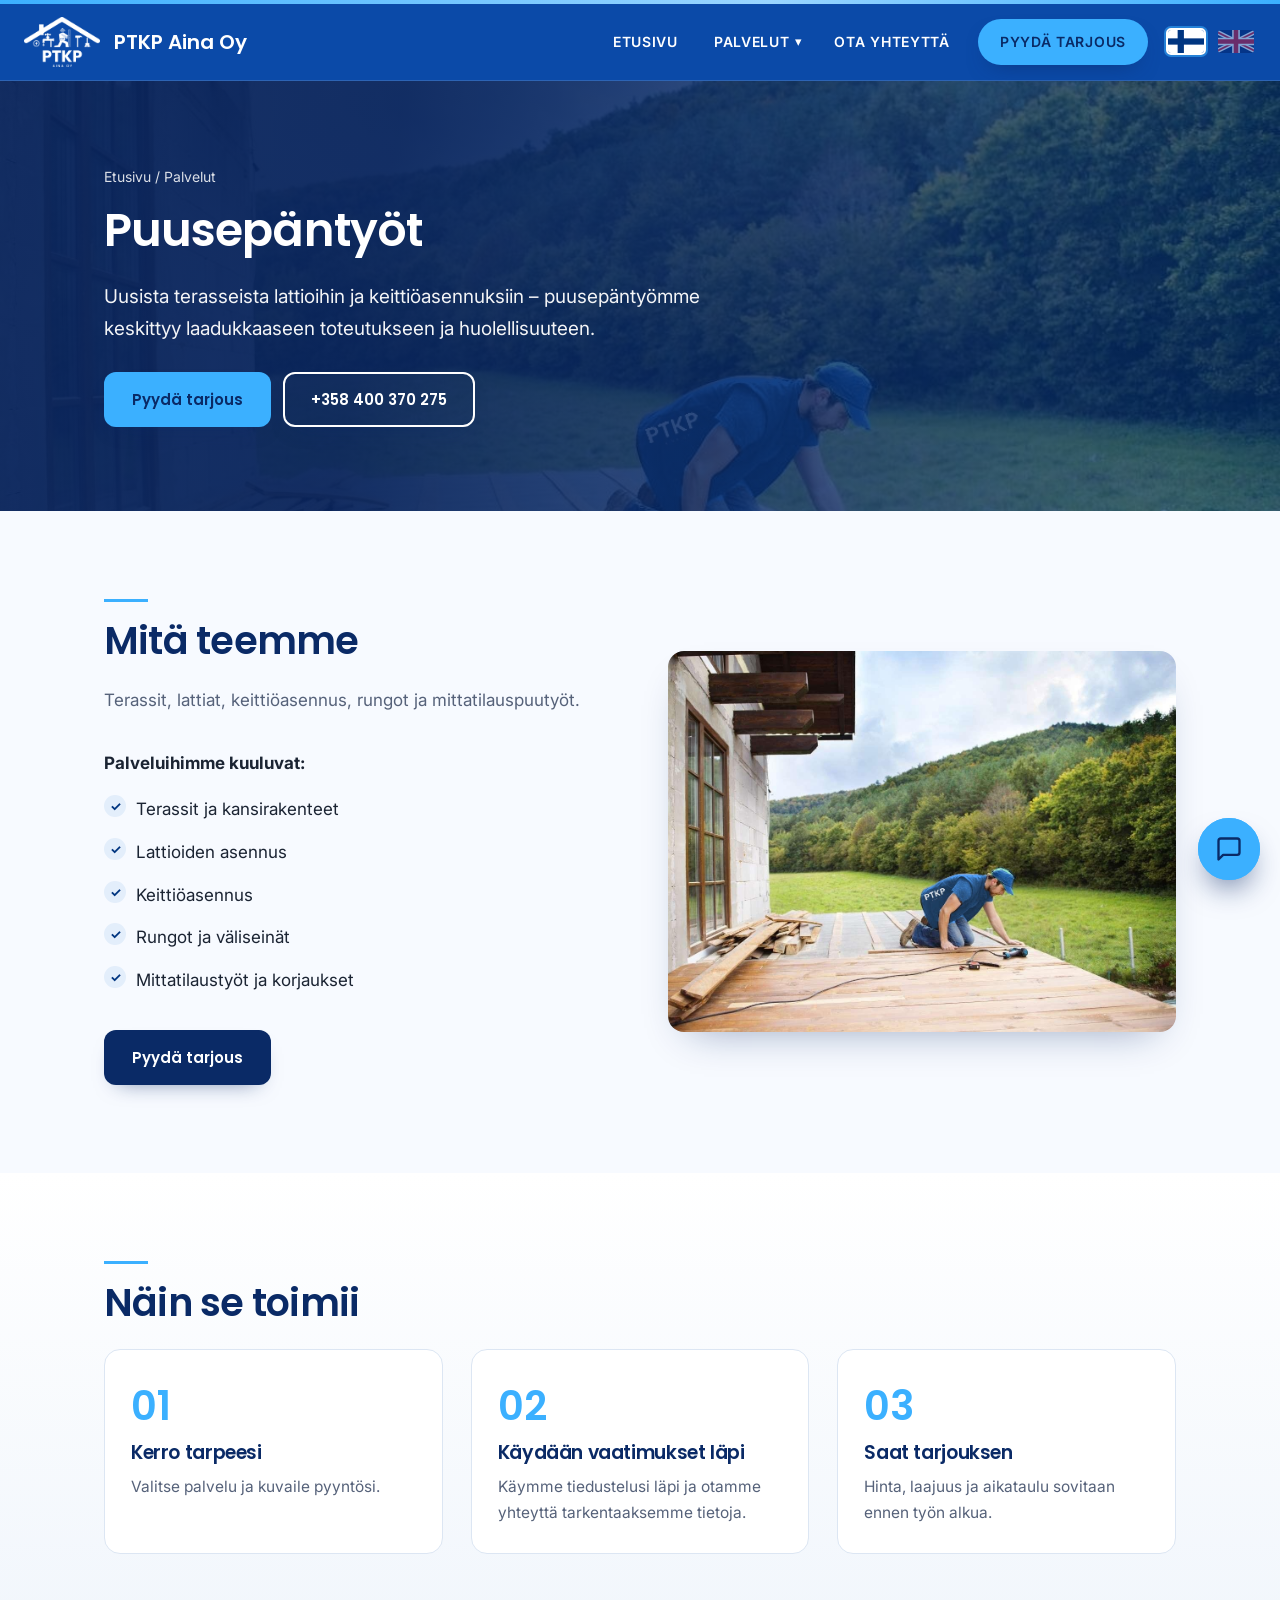
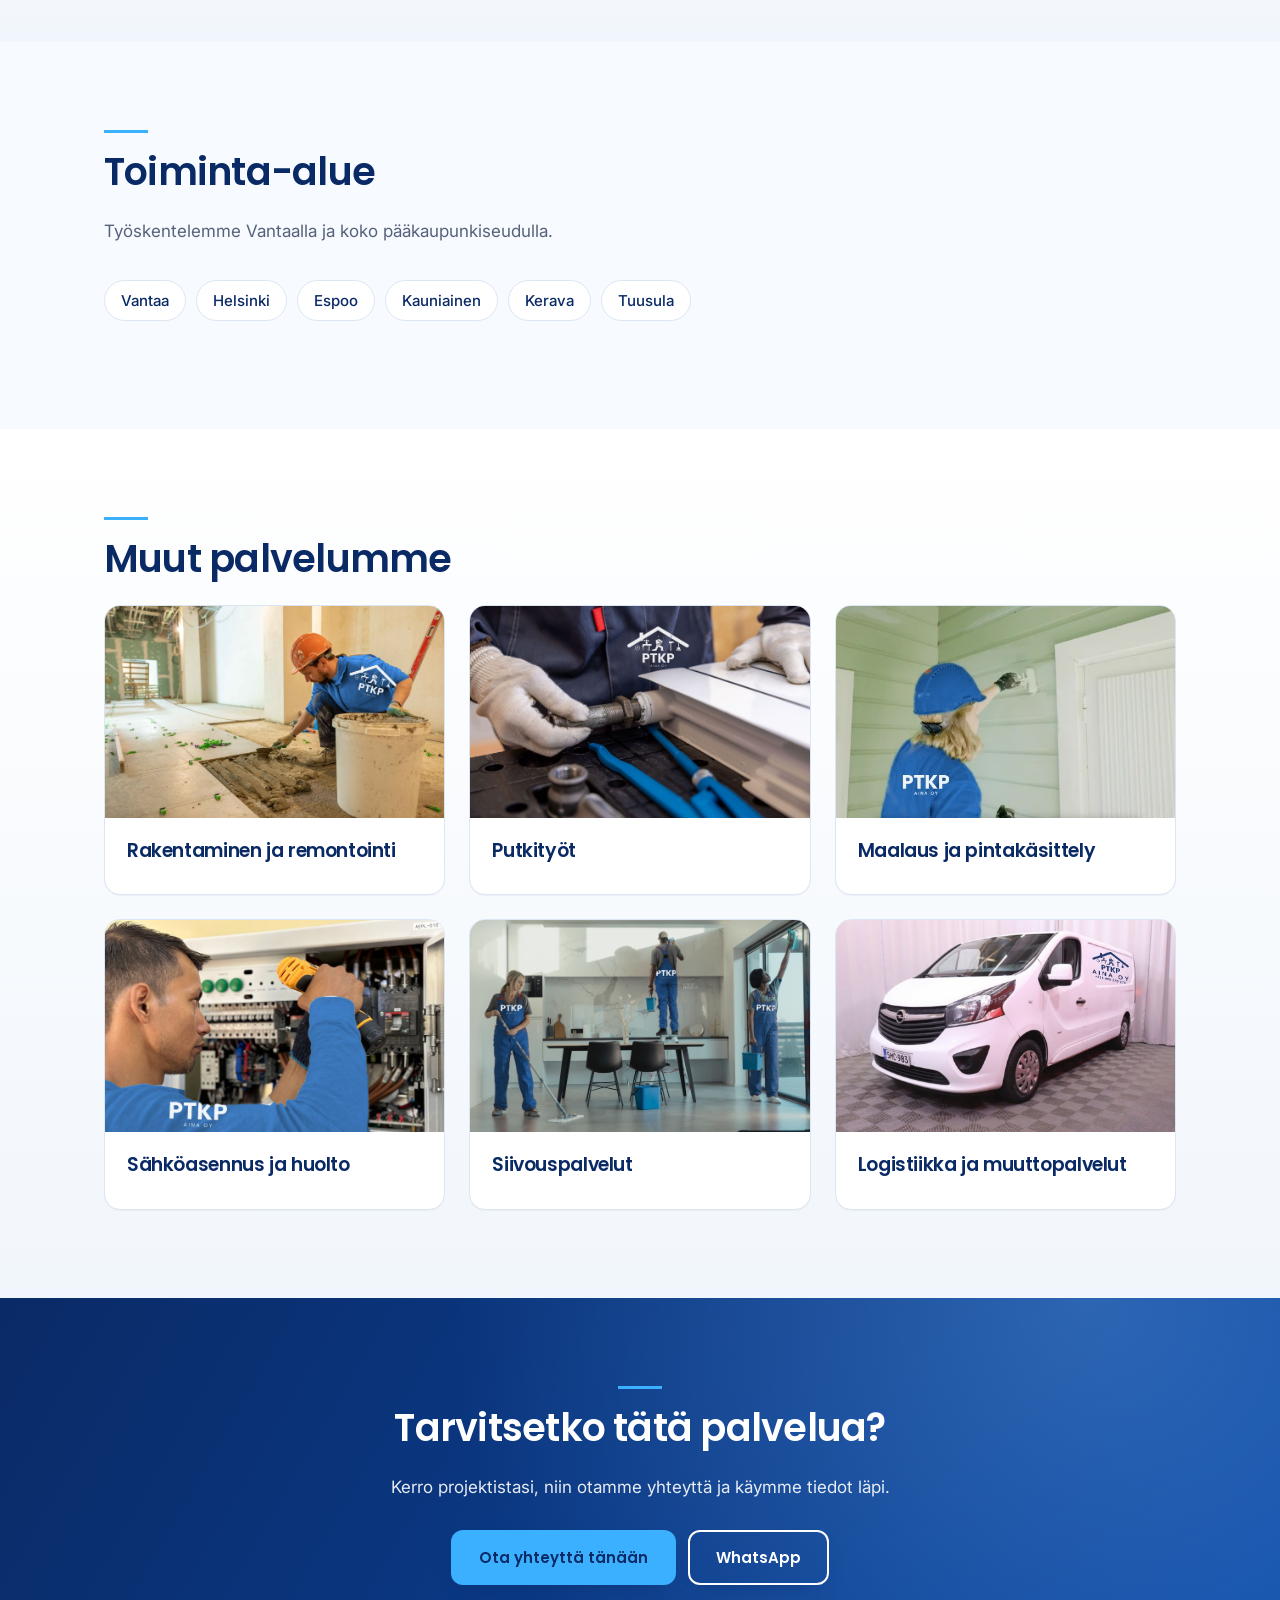
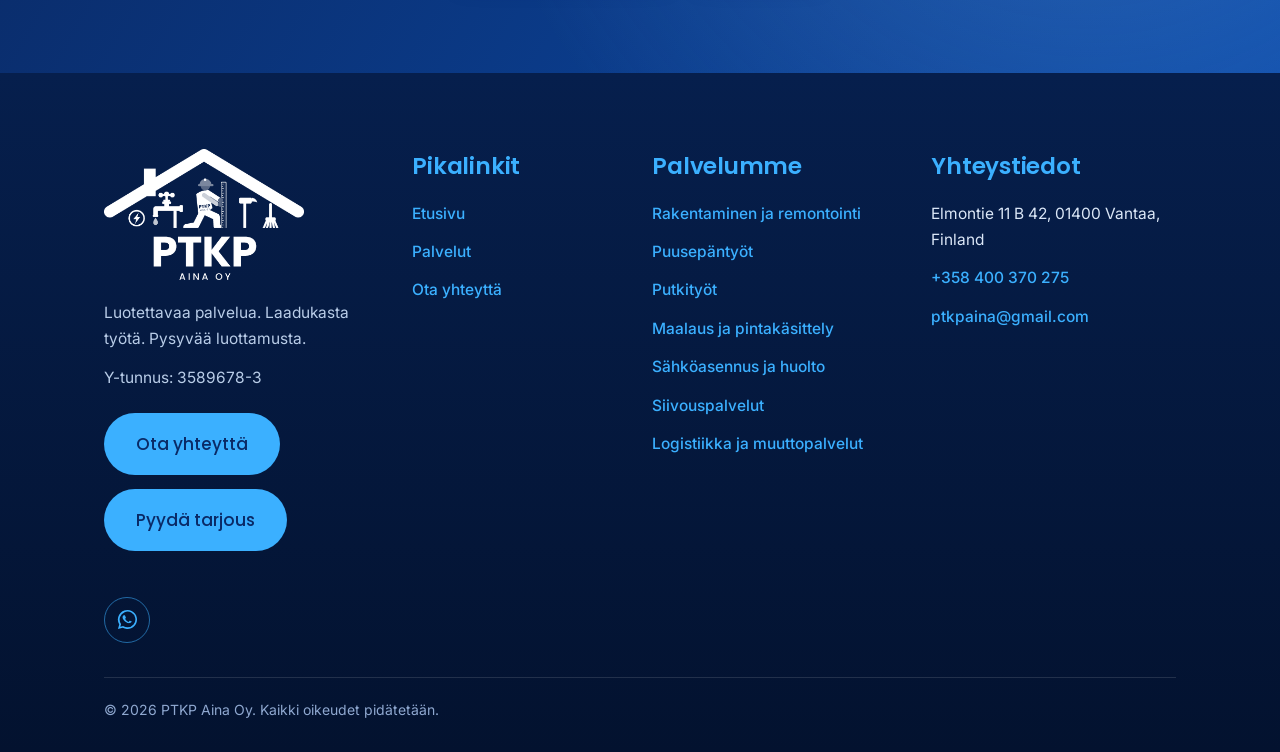
==== commit 5ec8fbe6: "Header: solid blue bar, white logo, uppercase menu with arrows, flag language switch Co-Authored-By:" ====
--- a/carpentry.html
+++ b/carpentry.html
@@ -3,9 +3,9 @@
 <title>Puusepäntyöt Vantaalla – Carpentry in Vantaa | PTKP Aina Oy</title><meta name="description" content="Terassit, lattiat ja keittiöasennukset Vantaalla. Carpentry in Vantaa: terraces, decking, flooring and kitchen installation. Free quotation.">
 <link rel="preconnect" href="https://fonts.googleapis.com"><link rel="preconnect" href="https://fonts.gstatic.com" crossorigin>
 <link rel="stylesheet" href="https://fonts.googleapis.com/css2?family=Inter:wght@400;500;600&family=Poppins:wght@500;600&display=swap">
-<meta name="theme-color" content="#0A2A66"><script type="application/ld+json">{"@context": "https://schema.org", "@type": "Service", "serviceType": "Carpentry", "description": "Terraces, decking, flooring, kitchen installation, framing and custom woodwork.", "areaServed": ["Vantaa", "Helsinki", "Espoo", "Kauniainen", "Kerava", "Tuusula"], "provider": {"@type": "GeneralContractor", "name": "PTKP Aina Oy", "telephone": "+358400370275", "email": "ptkpaina@gmail.com"}}</script><meta property="og:type" content="website"><meta property="og:site_name" content="PTKP Aina Oy"><meta property="og:locale" content="fi_FI"><meta property="og:title" content="Puusepäntyöt Vantaalla – Carpentry in Vantaa | PTKP Aina Oy"><meta property="og:description" content="Terassit, lattiat ja keittiöasennukset Vantaalla. Carpentry in Vantaa: terraces, decking, flooring and kitchen installation. Free quotation."><link rel="icon" href="images/ptkp-logo-icon.png" type="image/png"><link rel="stylesheet" href="css/style.css"></head><body><header class="site-header"><div class="wrap bar"><a class="brand" href="index.html"><img src="images/ptkp-logo-icon.png" alt="PTKP Aina Oy logo"><span>PTKP Aina Oy<small>Remontti, siivous &amp; muutto</small></span></a>
+<meta name="theme-color" content="#0A2A66"><script type="application/ld+json">{"@context": "https://schema.org", "@type": "Service", "serviceType": "Carpentry", "description": "Terraces, decking, flooring, kitchen installation, framing and custom woodwork.", "areaServed": ["Vantaa", "Helsinki", "Espoo", "Kauniainen", "Kerava", "Tuusula"], "provider": {"@type": "GeneralContractor", "name": "PTKP Aina Oy", "telephone": "+358400370275", "email": "ptkpaina@gmail.com"}}</script><meta property="og:type" content="website"><meta property="og:site_name" content="PTKP Aina Oy"><meta property="og:locale" content="fi_FI"><meta property="og:title" content="Puusepäntyöt Vantaalla – Carpentry in Vantaa | PTKP Aina Oy"><meta property="og:description" content="Terassit, lattiat ja keittiöasennukset Vantaalla. Carpentry in Vantaa: terraces, decking, flooring and kitchen installation. Free quotation."><link rel="icon" href="images/ptkp-logo-icon.png" type="image/png"><link rel="stylesheet" href="css/style.css"></head><body><header class="site-header"><div class="wrap bar"><a class="brand" href="index.html"><img src="images/ptkp-logo-white.png" alt="PTKP Aina Oy logo"><span>PTKP Aina Oy<small>Remontti, siivous &amp; muutto</small></span></a>
 <button class="menu" aria-label="Menu" aria-expanded="false">☰</button>
-<nav class="nav"><a href="index.html">Home</a><div class="dd"><a href="services.html" class="on">Services</a><button type="button" class="dd-b" aria-label="Services menu" aria-expanded="false">&#9662;</button><div class="dd-menu"><a href="construction.html">Construction &amp; Renovation</a><a href="carpentry.html">Carpentry</a><a href="plumbing.html">Plumbing</a><a href="painting.html">Painting &amp; Surface Finishing</a><a href="electrical.html">Electrical Installation &amp; Maintenance</a><a href="cleaning.html">Cleaning Services</a><a href="logistics.html">Logistics &amp; Moving</a></div></div><a href="contact.html">Contact Us</a><a class="hphone" href="tel:+358400370275">+358 400 370 275</a><a class="cta" href="contact.html">Request a Quote</a><span class="lang"><button type="button" data-lang="fi" aria-pressed="false">FI</button><button type="button" data-lang="en" aria-pressed="true">EN</button></span></nav></div></header>
+<nav class="nav"><a href="index.html">Home</a><div class="dd"><a href="services.html" class="on">Services</a><button type="button" class="dd-b" aria-label="Services menu" aria-expanded="false">&#9662;</button><div class="dd-menu"><a href="construction.html">Construction &amp; Renovation</a><a href="carpentry.html">Carpentry</a><a href="plumbing.html">Plumbing</a><a href="painting.html">Painting &amp; Surface Finishing</a><a href="electrical.html">Electrical Installation &amp; Maintenance</a><a href="cleaning.html">Cleaning Services</a><a href="logistics.html">Logistics &amp; Moving</a></div></div><a href="contact.html">Contact Us</a><a class="hphone" href="tel:+358400370275">+358 400 370 275</a><a class="cta" href="contact.html">Request a Quote</a><span class="lang"><button type="button" data-lang="fi" aria-pressed="false" aria-label="Suomi" title="Suomi"><svg viewBox="0 0 36 22" preserveAspectRatio="xMidYMid slice" aria-hidden="true"><rect width="36" height="22" fill="#fff"/><rect x="10" width="6" height="22" fill="#003580"/><rect y="8" width="36" height="6" fill="#003580"/></svg></button><button type="button" data-lang="en" aria-pressed="true" aria-label="English" title="English"><svg viewBox="0 0 60 30" preserveAspectRatio="xMidYMid slice" aria-hidden="true"><rect width="60" height="30" fill="#012169"/><path d="M0 0l60 30M60 0L0 30" stroke="#fff" stroke-width="6"/><path d="M0 0l60 30M60 0L0 30" stroke="#C8102E" stroke-width="2.4"/><path d="M30 0v30M0 15h60" stroke="#fff" stroke-width="10"/><path d="M30 0v30M0 15h60" stroke="#C8102E" stroke-width="6"/></svg></button></span></nav></div></header>
 <main>
 <div class="hero page-hero" style="--img:url(../images/carpentry.jpg)"><div class="wrap"><div class="crumbs"><a href="index.html">Home</a> / <a href="services.html">Services</a></div><h1>Carpentry</h1><p>From new terraces to flooring and kitchen installations, our carpentry work focuses on solid workmanship and attention to detail.</p><div class="btns"><a class="btn g" href="contact.html?service=Carpentry">Request a Quote</a><a class="btn o" href="tel:+358400370275">+358 400 370 275</a></div></div></div>
 <section><div class="wrap split"><div><h2>What We Do</h2><p class="lead">Terraces, decking, flooring, kitchen installation, framing and custom woodwork.</p><strong>Services include:</strong><ul class="checks"><li>Terraces and decking</li><li>Flooring installation</li><li>Kitchen installation</li><li>Framing and partition walls</li><li>Custom woodwork and repairs</li></ul><div class="btns"><a class="btn n" href="contact.html?service=Carpentry">Request a Quote</a></div></div><img src="images/carpentry.jpg" alt="Carpentry" loading="lazy"></div></section>
--- a/css/style.css
+++ b/css/style.css
@@ -376,3 +376,72 @@
 
 .brand small{letter-spacing:.11em}
 .g-item:nth-child(7) img{object-position:72% 30%}
+
+/* contact form: consent, send button, privacy box */
+.consent{display:flex;gap:14px;align-items:flex-start;font-weight:400;font-size:15px;line-height:1.5;color:var(--mute);cursor:pointer;margin-top:4px}
+.consent input{appearance:none;-webkit-appearance:none;flex:none;width:28px;height:28px;margin:0;border:1.5px solid #8ea2bd;border-radius:8px;background:#fff;cursor:pointer;display:grid;place-items:center;padding:0}
+.consent input:checked{background:var(--navy);border-color:var(--navy)}
+.consent input:checked::after{content:"";width:6px;height:12px;border:solid #fff;border-width:0 2.5px 2.5px 0;transform:rotate(45deg) translate(-1px,-1px)}
+.consent input:focus-visible{outline:3px solid var(--accent);outline-offset:2px}
+.btn.send{display:flex;align-items:center;justify-content:center;gap:12px;width:100%;padding:18px 24px;font-size:18px;border-radius:14px}
+.btn.send svg{width:22px;height:22px;flex:none}
+.btn.send:disabled{opacity:.75;cursor:wait}
+.send-note{text-align:center;font-size:14.5px}
+.privbox{display:flex;gap:16px;align-items:flex-start;border-top:1px solid var(--line);padding-top:20px;margin-top:6px}
+.privbox p{margin:0;font-size:15px;line-height:1.6;color:var(--mute)}.privbox strong{color:var(--navy)}
+.privbox-i{flex:none;width:46px;height:46px;border-radius:12px;background:#e3eefb;color:var(--navy);display:grid;place-items:center}
+.privbox-i svg{width:23px;height:23px}
+
+/* ===== header v3: solid blue bar, white logo, uppercase menu, flag language switch ===== */
+:root{--hdr:#0b4aa8}
+.site-header{background:var(--hdr);backdrop-filter:none;border-bottom:1px solid rgba(255,255,255,.14)}
+.site-header.scrolled{box-shadow:0 12px 30px -16px rgba(3,18,47,.7)}
+.site-header::before{background:linear-gradient(90deg,#3bb0ff,#9bd6ff 60%,#3bb0ff)}
+.brand,.brand span{color:#fff}
+.brand img{height:50px;width:auto}
+.brand small{color:#cfe6ff}
+.nav{gap:4px}
+.nav a{position:relative;color:#fff;font-weight:600;font-size:14px;letter-spacing:.05em;text-transform:uppercase;padding:10px 16px;border-radius:0;background:none}
+.nav a:not(.cta):not(.hphone)::after{content:"";position:absolute;left:16px;right:16px;bottom:3px;height:2px;background:var(--accent);transform:scaleX(0);transform-origin:left;transition:transform .25s}
+.nav a:not(.cta):not(.hphone):hover,.nav a.on{background:none;color:#fff;box-shadow:none}
+.nav a:not(.cta):not(.hphone):hover::after,.nav a.on::after{transform:scaleX(1)}
+.nav .dd>a{padding-right:2px}.nav .dd>a::after{right:2px!important}
+.nav .dd-b{color:#fff;font-size:13px;padding:10px 12px 10px 4px}.nav .dd-b:hover{color:var(--accent)}
+.nav a.hphone{color:#fff;text-transform:none;letter-spacing:.02em;font-size:15px}
+.nav a.hphone::before{background-color:rgba(255,255,255,.16);filter:invert(1) brightness(2)}
+.nav a.cta{background:var(--accent);color:var(--navy);border-radius:99px;padding:11px 22px;letter-spacing:.05em}
+.nav a.cta:hover{background:#fff;color:var(--navy)}
+.dd-menu{border-radius:6px 6px 14px 14px;top:calc(100% + 6px)}
+.nav .dd-menu a{color:var(--navy);text-transform:none;letter-spacing:0;font-size:15px;font-weight:500;padding:11px 14px;border-radius:10px}
+.nav .dd-menu a::after{display:none}
+.nav .dd-menu a:hover{background:#eaf1f9;color:var(--navy)}
+.menu{background:transparent;border:1.5px solid rgba(255,255,255,.45);color:#fff;border-radius:10px}
+.lang{background:none;padding:0;gap:10px;margin-left:14px}
+.lang button{width:40px;height:27px;padding:0;border:2px solid transparent;border-radius:5px;overflow:hidden;background:none;opacity:.5;cursor:pointer;transition:.2s;line-height:0}
+.lang button svg{display:block;width:100%;height:100%}
+.lang button:hover{opacity:.85}
+.lang button[aria-pressed="true"]{opacity:1;border-color:#fff;background:none;box-shadow:0 0 0 2px rgba(59,176,255,.55)}
+@media(max-width:820px){
+  .nav{background:var(--hdr);border-bottom:1px solid rgba(255,255,255,.14);padding:10px 20px 20px;gap:2px}
+  .nav a{padding:13px 8px;border-radius:8px}
+  .nav a:not(.cta):not(.hphone)::after{left:8px;right:auto;width:36px;bottom:6px}
+  .nav a.on{background:rgba(255,255,255,.1)}
+  .nav .dd-menu{background:rgba(255,255,255,.07);border-radius:10px;padding:6px;margin:2px 0 6px}
+  .nav .dd-menu a{color:#fff;padding:10px 12px}
+  .nav .dd-menu a:hover{background:rgba(255,255,255,.12);color:#fff}
+  .nav .dd-b{padding:10px 14px}
+  .bar>.lang{margin:0 0 0 auto;gap:8px}
+  .bar>.lang button{width:36px;height:25px}
+}
+.nav a,.brand span{white-space:nowrap}
+.brand small{display:none}
+.brand{font-size:20px;gap:14px}
+@media(min-width:821px) and (max-width:1100px){.nav a{padding:10px 10px;font-size:13px}.nav a.cta{padding:10px 16px}.lang{margin-left:8px}}
+.site-header .wrap{max-width:1280px}
+@media(min-width:821px) and (max-width:1330px){.nav a.hphone{display:none}}
+@media(max-width:820px){
+  .bar>.lang button{padding:0}
+  .nav{max-height:calc(100vh - 150px);max-height:calc(100dvh - 150px);overflow-y:auto;overscroll-behavior:contain}
+}
+@media(max-width:820px){.brand{font-size:18px;gap:10px}.brand img{height:42px}}
+@media(max-width:400px){.brand{font-size:16.5px;gap:8px}.brand img{height:38px}.bar{gap:6px}.bar>.lang{gap:6px}.bar>.lang button{width:33px;height:23px}.menu{padding:8px 11px}}
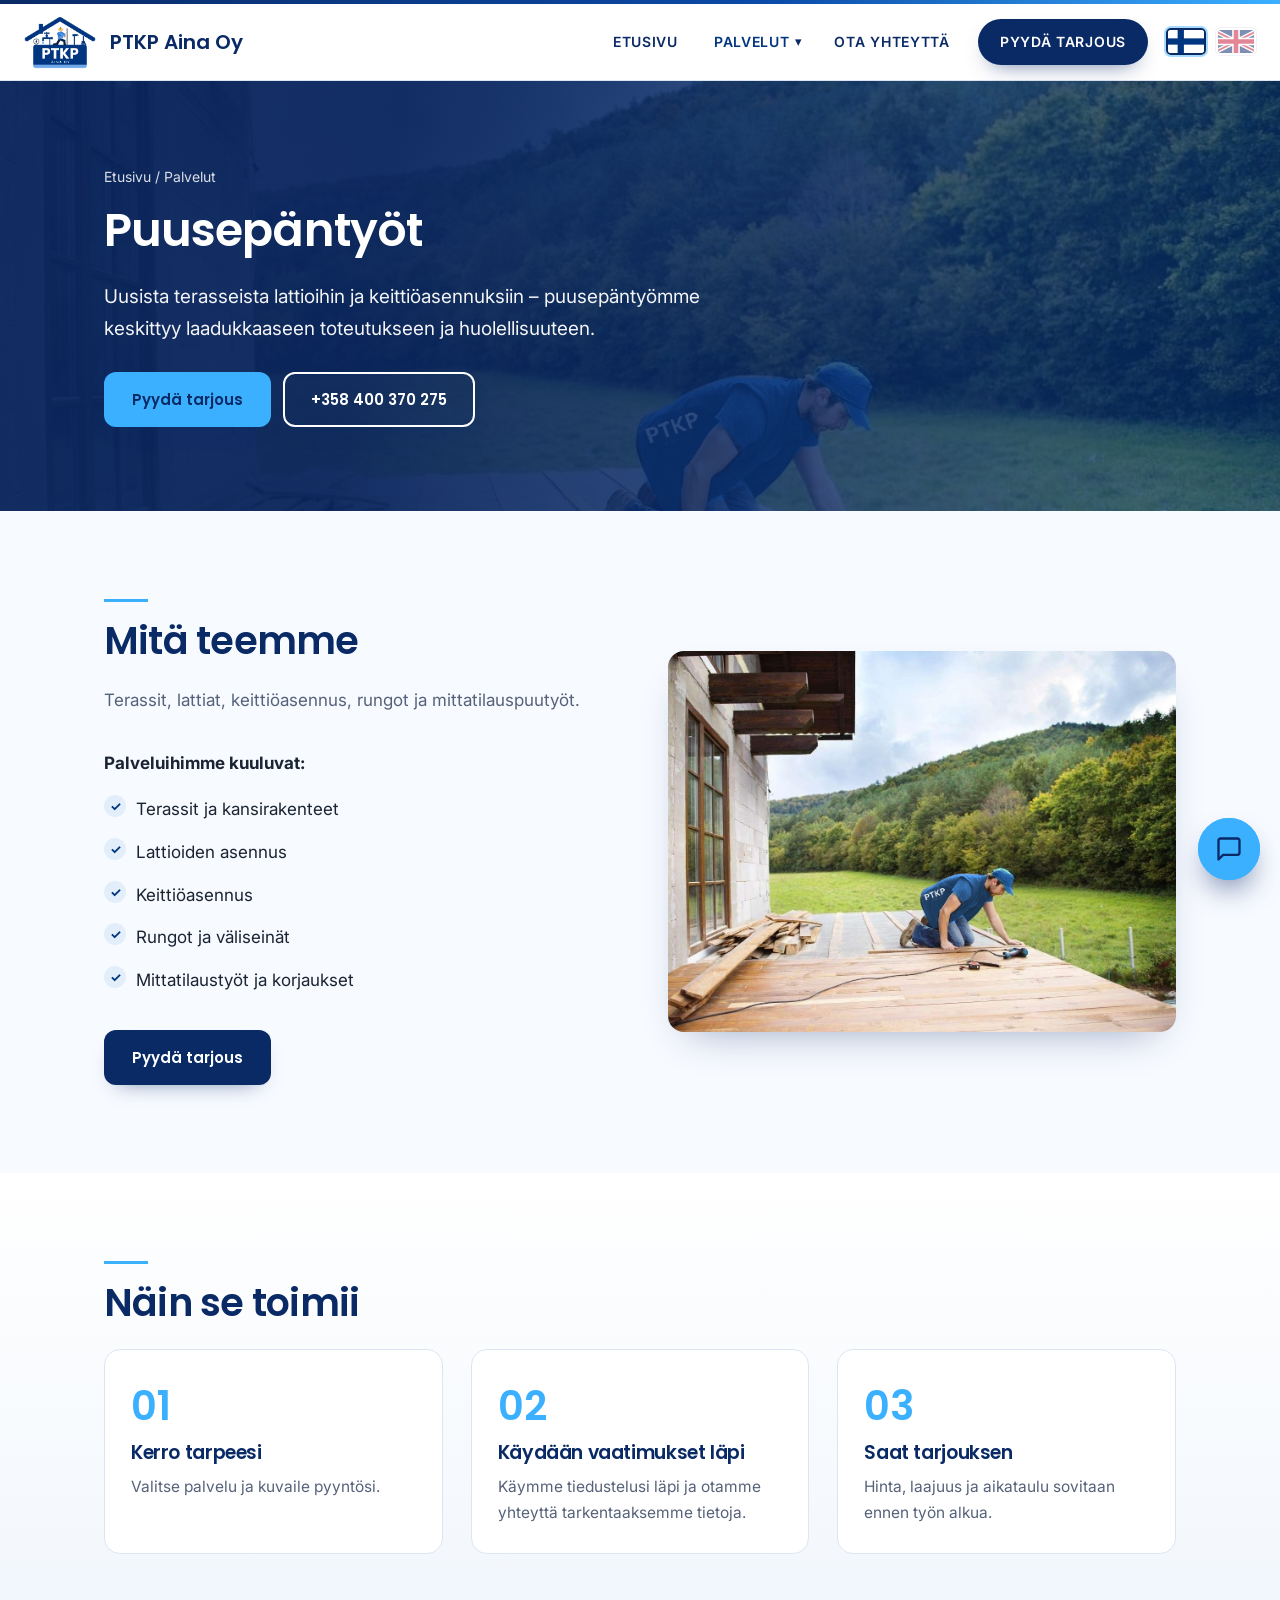
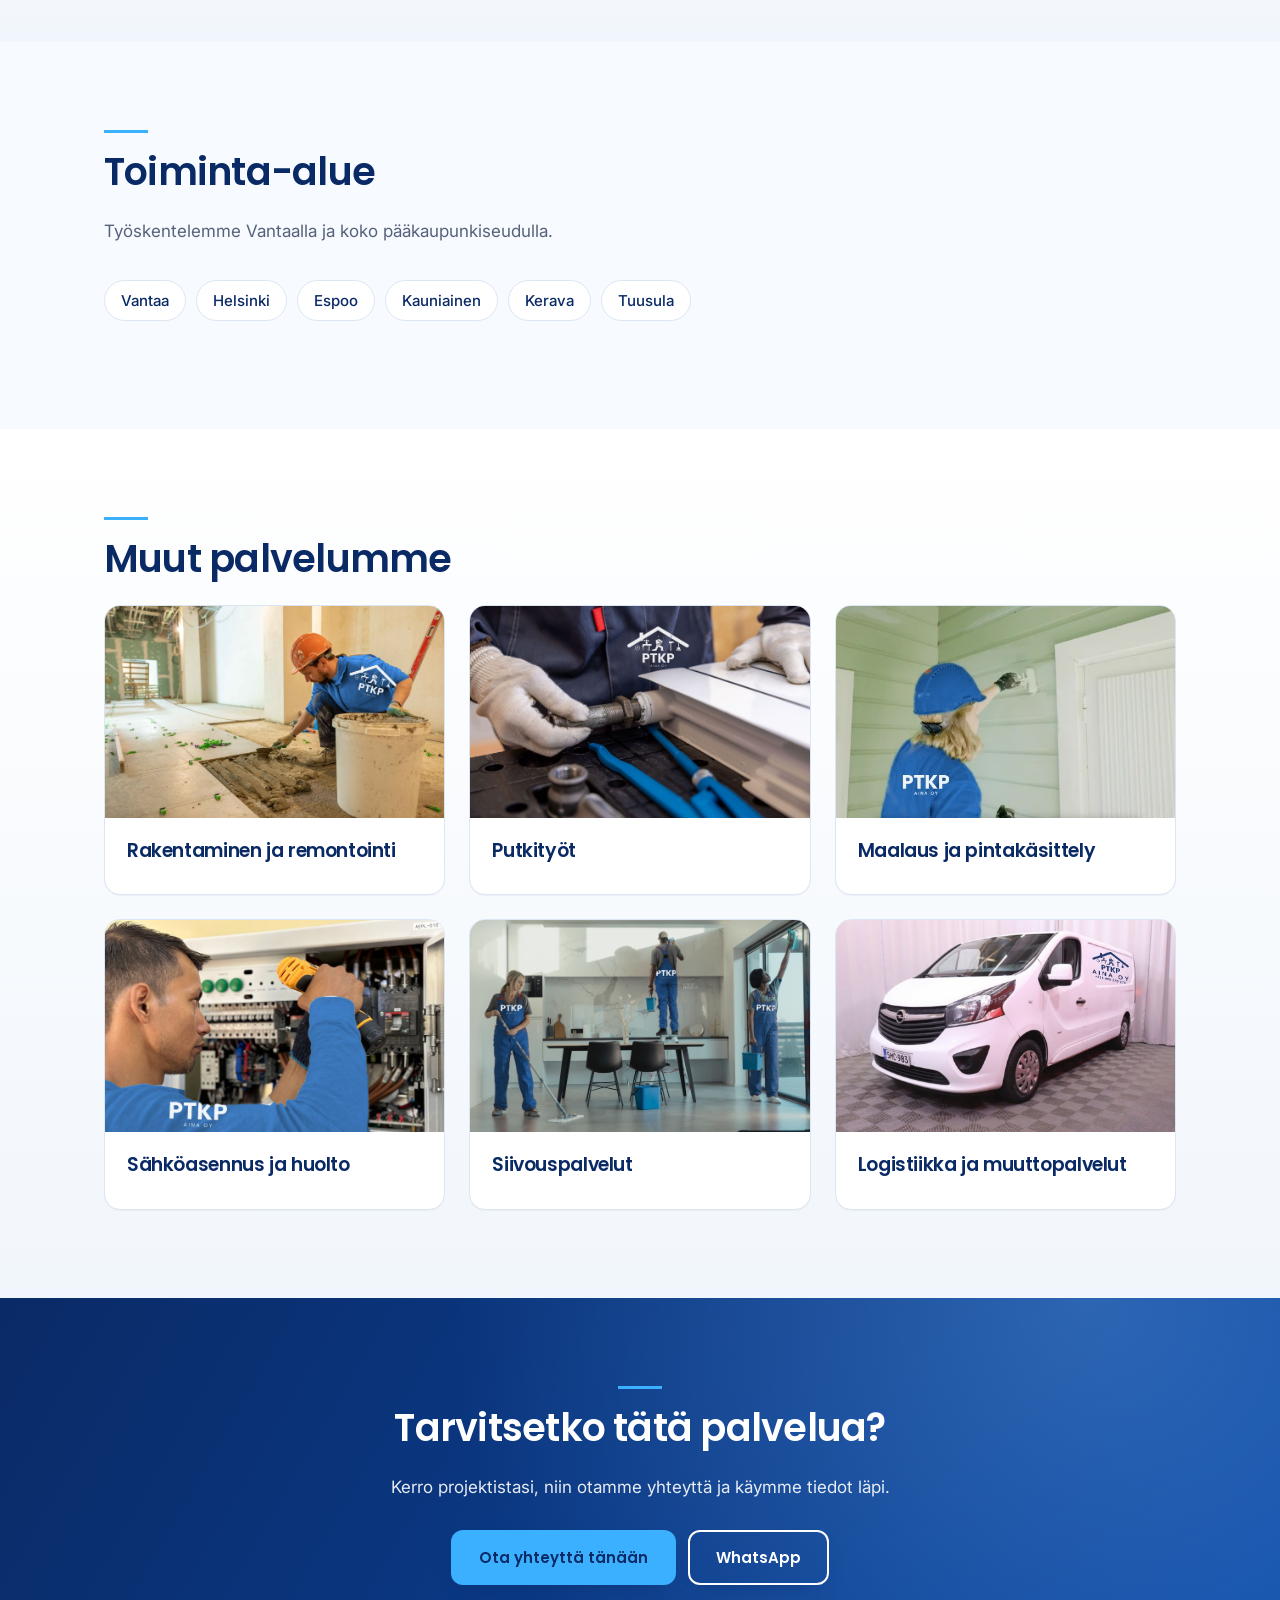
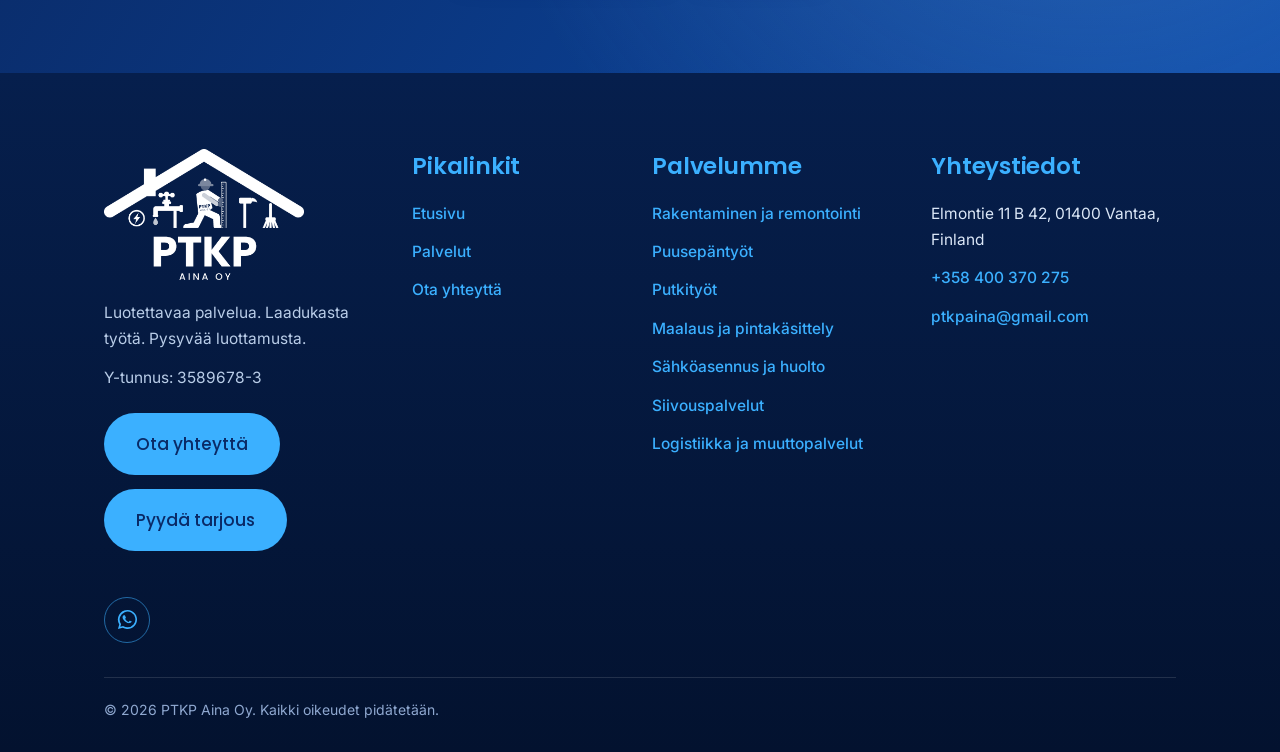
==== commit 56deba2f: "Header: back to white bar with blue text, keep uppercase menu, arrows and flag switch Co-Authored-By" ====
--- a/carpentry.html
+++ b/carpentry.html
@@ -3,7 +3,7 @@
 <title>Puusepäntyöt Vantaalla – Carpentry in Vantaa | PTKP Aina Oy</title><meta name="description" content="Terassit, lattiat ja keittiöasennukset Vantaalla. Carpentry in Vantaa: terraces, decking, flooring and kitchen installation. Free quotation.">
 <link rel="preconnect" href="https://fonts.googleapis.com"><link rel="preconnect" href="https://fonts.gstatic.com" crossorigin>
 <link rel="stylesheet" href="https://fonts.googleapis.com/css2?family=Inter:wght@400;500;600&family=Poppins:wght@500;600&display=swap">
-<meta name="theme-color" content="#0A2A66"><script type="application/ld+json">{"@context": "https://schema.org", "@type": "Service", "serviceType": "Carpentry", "description": "Terraces, decking, flooring, kitchen installation, framing and custom woodwork.", "areaServed": ["Vantaa", "Helsinki", "Espoo", "Kauniainen", "Kerava", "Tuusula"], "provider": {"@type": "GeneralContractor", "name": "PTKP Aina Oy", "telephone": "+358400370275", "email": "ptkpaina@gmail.com"}}</script><meta property="og:type" content="website"><meta property="og:site_name" content="PTKP Aina Oy"><meta property="og:locale" content="fi_FI"><meta property="og:title" content="Puusepäntyöt Vantaalla – Carpentry in Vantaa | PTKP Aina Oy"><meta property="og:description" content="Terassit, lattiat ja keittiöasennukset Vantaalla. Carpentry in Vantaa: terraces, decking, flooring and kitchen installation. Free quotation."><link rel="icon" href="images/ptkp-logo-icon.png" type="image/png"><link rel="stylesheet" href="css/style.css"></head><body><header class="site-header"><div class="wrap bar"><a class="brand" href="index.html"><img src="images/ptkp-logo-white.png" alt="PTKP Aina Oy logo"><span>PTKP Aina Oy<small>Remontti, siivous &amp; muutto</small></span></a>
+<meta name="theme-color" content="#0A2A66"><script type="application/ld+json">{"@context": "https://schema.org", "@type": "Service", "serviceType": "Carpentry", "description": "Terraces, decking, flooring, kitchen installation, framing and custom woodwork.", "areaServed": ["Vantaa", "Helsinki", "Espoo", "Kauniainen", "Kerava", "Tuusula"], "provider": {"@type": "GeneralContractor", "name": "PTKP Aina Oy", "telephone": "+358400370275", "email": "ptkpaina@gmail.com"}}</script><meta property="og:type" content="website"><meta property="og:site_name" content="PTKP Aina Oy"><meta property="og:locale" content="fi_FI"><meta property="og:title" content="Puusepäntyöt Vantaalla – Carpentry in Vantaa | PTKP Aina Oy"><meta property="og:description" content="Terassit, lattiat ja keittiöasennukset Vantaalla. Carpentry in Vantaa: terraces, decking, flooring and kitchen installation. Free quotation."><link rel="icon" href="images/ptkp-logo-icon.png" type="image/png"><link rel="stylesheet" href="css/style.css"></head><body><header class="site-header"><div class="wrap bar"><a class="brand" href="index.html"><img src="images/ptkp-logo-icon.png" alt="PTKP Aina Oy logo"><span>PTKP Aina Oy<small>Remontti, siivous &amp; muutto</small></span></a>
 <button class="menu" aria-label="Menu" aria-expanded="false">☰</button>
 <nav class="nav"><a href="index.html">Home</a><div class="dd"><a href="services.html" class="on">Services</a><button type="button" class="dd-b" aria-label="Services menu" aria-expanded="false">&#9662;</button><div class="dd-menu"><a href="construction.html">Construction &amp; Renovation</a><a href="carpentry.html">Carpentry</a><a href="plumbing.html">Plumbing</a><a href="painting.html">Painting &amp; Surface Finishing</a><a href="electrical.html">Electrical Installation &amp; Maintenance</a><a href="cleaning.html">Cleaning Services</a><a href="logistics.html">Logistics &amp; Moving</a></div></div><a href="contact.html">Contact Us</a><a class="hphone" href="tel:+358400370275">+358 400 370 275</a><a class="cta" href="contact.html">Request a Quote</a><span class="lang"><button type="button" data-lang="fi" aria-pressed="false" aria-label="Suomi" title="Suomi"><svg viewBox="0 0 36 22" preserveAspectRatio="xMidYMid slice" aria-hidden="true"><rect width="36" height="22" fill="#fff"/><rect x="10" width="6" height="22" fill="#003580"/><rect y="8" width="36" height="6" fill="#003580"/></svg></button><button type="button" data-lang="en" aria-pressed="true" aria-label="English" title="English"><svg viewBox="0 0 60 30" preserveAspectRatio="xMidYMid slice" aria-hidden="true"><rect width="60" height="30" fill="#012169"/><path d="M0 0l60 30M60 0L0 30" stroke="#fff" stroke-width="6"/><path d="M0 0l60 30M60 0L0 30" stroke="#C8102E" stroke-width="2.4"/><path d="M30 0v30M0 15h60" stroke="#fff" stroke-width="10"/><path d="M30 0v30M0 15h60" stroke="#C8102E" stroke-width="6"/></svg></button></span></nav></div></header>
 <main>
--- a/css/style.css
+++ b/css/style.css
@@ -445,3 +445,29 @@
 }
 @media(max-width:820px){.brand{font-size:18px;gap:10px}.brand img{height:42px}}
 @media(max-width:400px){.brand{font-size:16.5px;gap:8px}.brand img{height:38px}.bar{gap:6px}.bar>.lang{gap:6px}.bar>.lang button{width:33px;height:23px}.menu{padding:8px 11px}}
+
+/* ===== header v4: white bar with blue text (final) ===== */
+:root{--hdr:#fff}
+.site-header{background:#fff;border-bottom:1px solid var(--line)}
+.site-header.scrolled{box-shadow:0 12px 30px -18px rgba(10,42,102,.5)}
+.site-header::before{background:linear-gradient(90deg,#0A2A66,#0b4aa8 60%,#3bb0ff)}
+.brand,.brand span{color:var(--navy)}
+.brand img{height:54px}
+.nav a{color:var(--navy)}
+.nav a:not(.cta):not(.hphone):hover,.nav a.on{color:var(--green)}
+.nav a:not(.cta):not(.hphone)::after{background:var(--accent)}
+.nav .dd-b{color:var(--navy)}.nav .dd-b:hover{color:var(--accent-d)}
+.nav a.hphone{color:var(--navy)}
+.nav a.hphone::before{background-color:#e3eefb;filter:none}
+.nav a.cta{background:var(--navy);color:#fff}
+.nav a.cta:hover{background:var(--accent);color:var(--navy)}
+.menu{border-color:var(--line);color:var(--navy);background:#fff}
+.lang button[aria-pressed="true"]{border-color:var(--navy);box-shadow:0 0 0 2px rgba(59,176,255,.45)}
+.lang button{box-shadow:0 0 0 1px rgba(10,42,102,.12)}
+@media(max-width:820px){
+  .nav{background:#fff;border-bottom:1px solid var(--line)}
+  .nav a.on{background:#eaf1f9;color:var(--navy)}
+  .nav .dd-menu{background:#f3f7fc}
+  .nav .dd-menu a{color:var(--navy)}
+  .nav .dd-menu a:hover{background:#e3eefb;color:var(--navy)}
+}
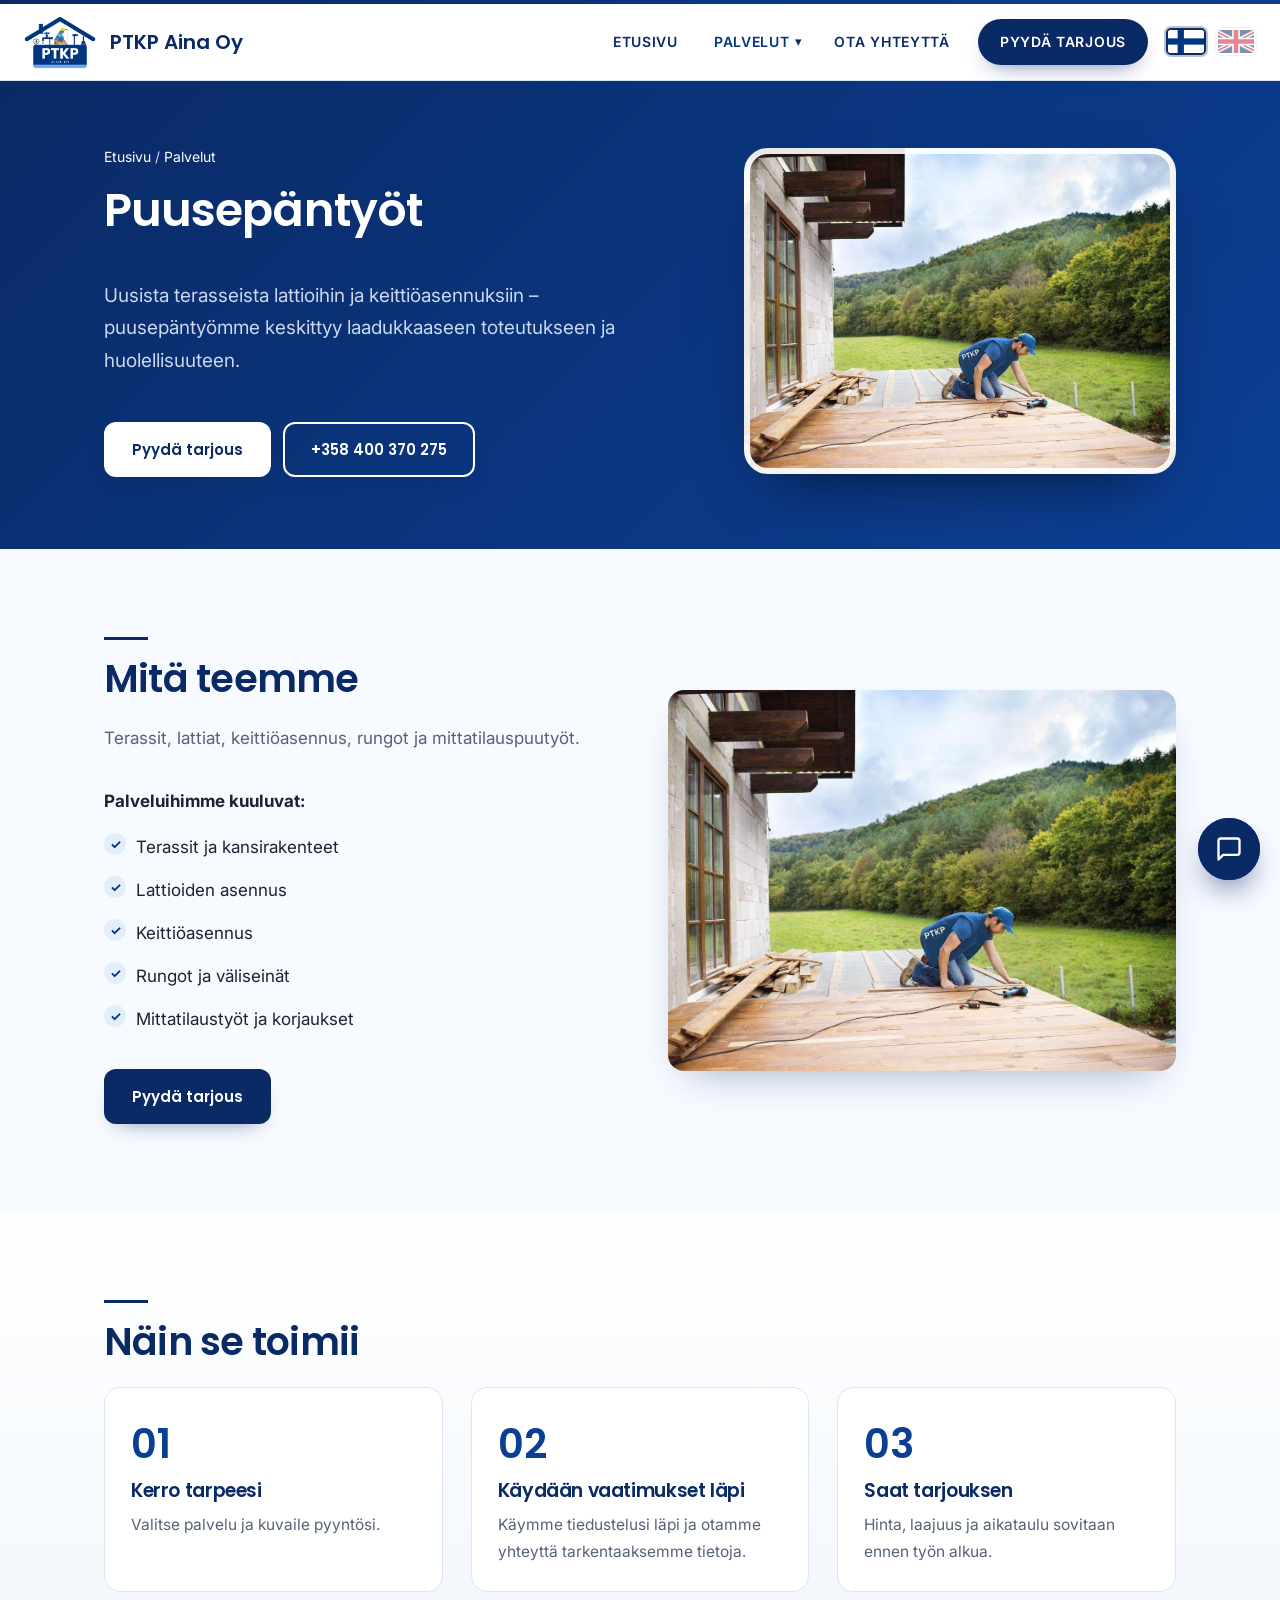
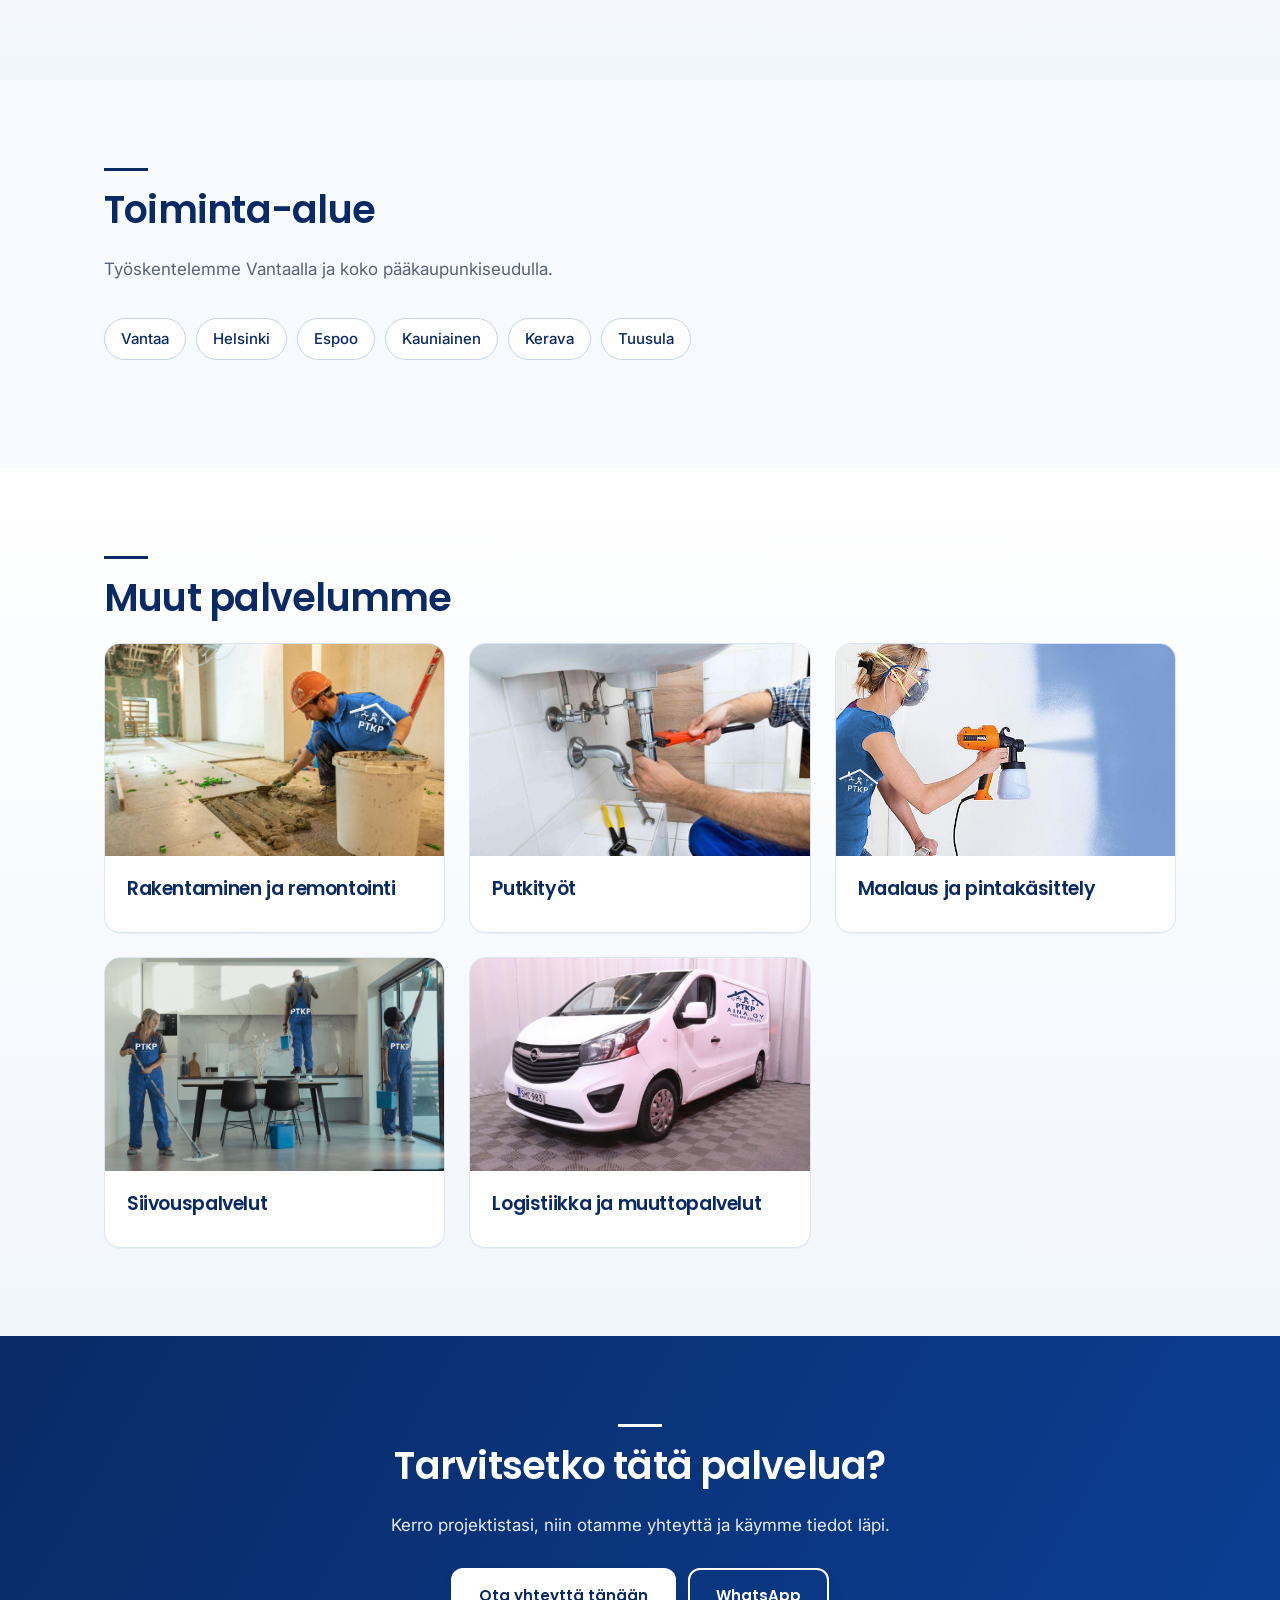
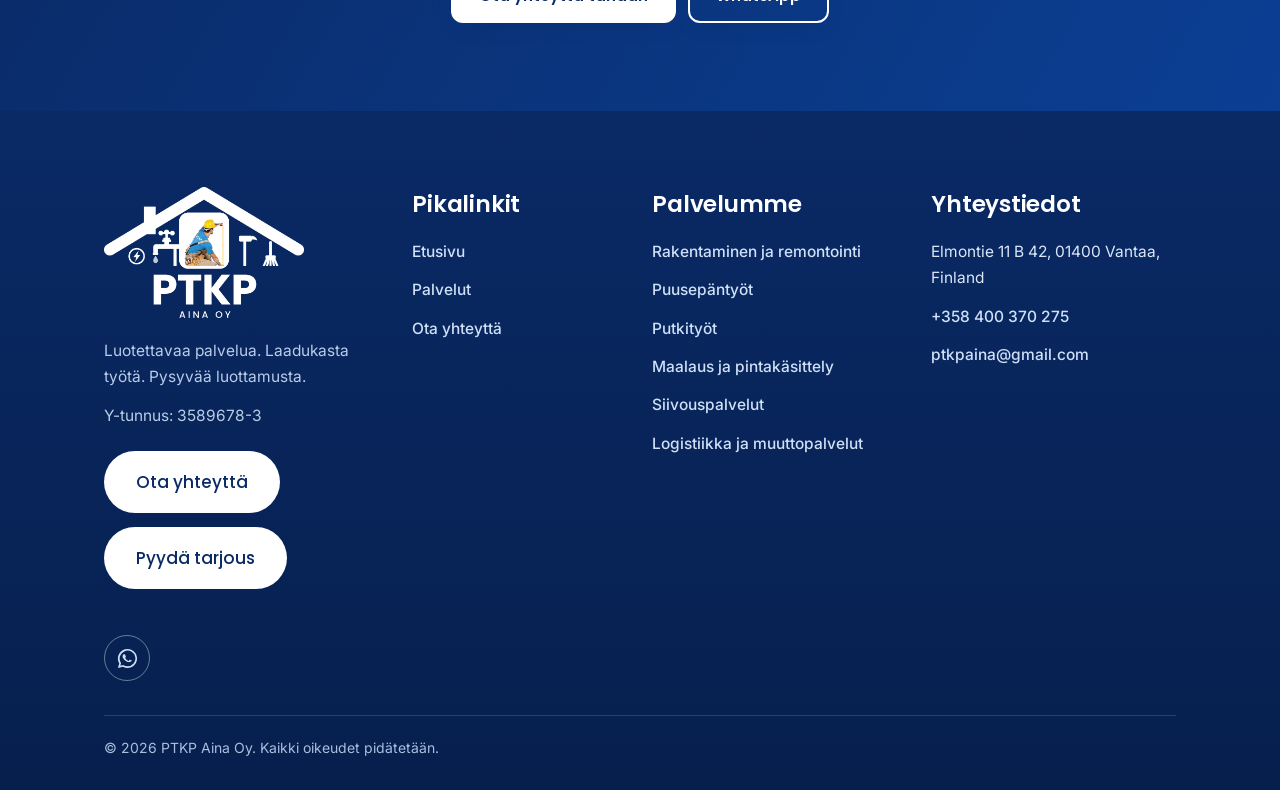
==== commit 47c01fae: "Remove the Electrical service: page, photo, menus, cards, gallery, hero icon, form option, texts; re" ====
--- a/carpentry.html
+++ b/carpentry.html
@@ -5,19 +5,19 @@
 <link rel="stylesheet" href="https://fonts.googleapis.com/css2?family=Inter:wght@400;500;600&family=Poppins:wght@500;600&display=swap">
 <meta name="theme-color" content="#0A2A66"><script type="application/ld+json">{"@context": "https://schema.org", "@type": "Service", "serviceType": "Carpentry", "description": "Terraces, decking, flooring, kitchen installation, framing and custom woodwork.", "areaServed": ["Vantaa", "Helsinki", "Espoo", "Kauniainen", "Kerava", "Tuusula"], "provider": {"@type": "GeneralContractor", "name": "PTKP Aina Oy", "telephone": "+358400370275", "email": "ptkpaina@gmail.com"}}</script><meta property="og:type" content="website"><meta property="og:site_name" content="PTKP Aina Oy"><meta property="og:locale" content="fi_FI"><meta property="og:title" content="Puusepäntyöt Vantaalla – Carpentry in Vantaa | PTKP Aina Oy"><meta property="og:description" content="Terassit, lattiat ja keittiöasennukset Vantaalla. Carpentry in Vantaa: terraces, decking, flooring and kitchen installation. Free quotation."><link rel="icon" href="images/ptkp-logo-icon.png" type="image/png"><link rel="stylesheet" href="css/style.css"></head><body><header class="site-header"><div class="wrap bar"><a class="brand" href="index.html"><img src="images/ptkp-logo-icon.png" alt="PTKP Aina Oy logo"><span>PTKP Aina Oy<small>Remontti, siivous &amp; muutto</small></span></a>
 <button class="menu" aria-label="Menu" aria-expanded="false">☰</button>
-<nav class="nav"><a href="index.html">Home</a><div class="dd"><a href="services.html" class="on">Services</a><button type="button" class="dd-b" aria-label="Services menu" aria-expanded="false">&#9662;</button><div class="dd-menu"><a href="construction.html">Construction &amp; Renovation</a><a href="carpentry.html">Carpentry</a><a href="plumbing.html">Plumbing</a><a href="painting.html">Painting &amp; Surface Finishing</a><a href="electrical.html">Electrical Installation &amp; Maintenance</a><a href="cleaning.html">Cleaning Services</a><a href="logistics.html">Logistics &amp; Moving</a></div></div><a href="contact.html">Contact Us</a><a class="hphone" href="tel:+358400370275">+358 400 370 275</a><a class="cta" href="contact.html">Request a Quote</a><span class="lang"><button type="button" data-lang="fi" aria-pressed="false" aria-label="Suomi" title="Suomi"><svg viewBox="0 0 36 22" preserveAspectRatio="xMidYMid slice" aria-hidden="true"><rect width="36" height="22" fill="#fff"/><rect x="10" width="6" height="22" fill="#003580"/><rect y="8" width="36" height="6" fill="#003580"/></svg></button><button type="button" data-lang="en" aria-pressed="true" aria-label="English" title="English"><svg viewBox="0 0 60 30" preserveAspectRatio="xMidYMid slice" aria-hidden="true"><rect width="60" height="30" fill="#012169"/><path d="M0 0l60 30M60 0L0 30" stroke="#fff" stroke-width="6"/><path d="M0 0l60 30M60 0L0 30" stroke="#C8102E" stroke-width="2.4"/><path d="M30 0v30M0 15h60" stroke="#fff" stroke-width="10"/><path d="M30 0v30M0 15h60" stroke="#C8102E" stroke-width="6"/></svg></button></span></nav></div></header>
+<nav class="nav"><a href="index.html">Home</a><div class="dd"><a href="services.html" class="on">Services</a><button type="button" class="dd-b" aria-label="Services menu" aria-expanded="false">&#9662;</button><div class="dd-menu"><a href="construction.html">Construction &amp; Renovation</a><a href="carpentry.html">Carpentry</a><a href="plumbing.html">Plumbing</a><a href="painting.html">Painting &amp; Surface Finishing</a><a href="cleaning.html">Cleaning Services</a><a href="logistics.html">Logistics &amp; Moving</a></div></div><a href="contact.html">Contact Us</a><a class="hphone" href="tel:+358400370275">+358 400 370 275</a><a class="cta" href="contact.html">Request a Quote</a><span class="lang"><button type="button" data-lang="fi" aria-pressed="false" aria-label="Suomi" title="Suomi"><svg viewBox="0 0 36 22" preserveAspectRatio="xMidYMid slice" aria-hidden="true"><rect width="36" height="22" fill="#fff"/><rect x="10" width="6" height="22" fill="#003580"/><rect y="8" width="36" height="6" fill="#003580"/></svg></button><button type="button" data-lang="en" aria-pressed="true" aria-label="English" title="English"><svg viewBox="0 0 60 30" preserveAspectRatio="xMidYMid slice" aria-hidden="true"><rect width="60" height="30" fill="#012169"/><path d="M0 0l60 30M60 0L0 30" stroke="#fff" stroke-width="6"/><path d="M0 0l60 30M60 0L0 30" stroke="#C8102E" stroke-width="2.4"/><path d="M30 0v30M0 15h60" stroke="#fff" stroke-width="10"/><path d="M30 0v30M0 15h60" stroke="#C8102E" stroke-width="6"/></svg></button></span></nav></div></header>
 <main>
 <div class="hero page-hero" style="--img:url(../images/carpentry.jpg)"><div class="wrap"><div class="crumbs"><a href="index.html">Home</a> / <a href="services.html">Services</a></div><h1>Carpentry</h1><p>From new terraces to flooring and kitchen installations, our carpentry work focuses on solid workmanship and attention to detail.</p><div class="btns"><a class="btn g" href="contact.html?service=Carpentry">Request a Quote</a><a class="btn o" href="tel:+358400370275">+358 400 370 275</a></div></div></div>
 <section><div class="wrap split"><div><h2>What We Do</h2><p class="lead">Terraces, decking, flooring, kitchen installation, framing and custom woodwork.</p><strong>Services include:</strong><ul class="checks"><li>Terraces and decking</li><li>Flooring installation</li><li>Kitchen installation</li><li>Framing and partition walls</li><li>Custom woodwork and repairs</li></ul><div class="btns"><a class="btn n" href="contact.html?service=Carpentry">Request a Quote</a></div></div><img src="images/carpentry.jpg" alt="Carpentry" loading="lazy"></div></section>
 <section class="alt"><div class="wrap"><h2>How It Works</h2><div class="steps"><div><h3>Tell Us What You Need</h3><p>Choose a service and describe your request.</p></div><div><h3>Discuss Your Requirements</h3><p>We review your enquiry and contact you to clarify details.</p></div><div><h3>Receive a Proposal</h3><p>Pricing, scope and availability are agreed before work starts.</p></div></div></div></section>
 <section><div class="wrap"><h2>Service Area</h2><p class="lead">We work in Vantaa and across the Helsinki metropolitan area.</p><ul class="chips"><li>Vantaa</li><li>Helsinki</li><li>Espoo</li><li>Kauniainen</li><li>Kerava</li><li>Tuusula</li></ul></div></section>
-<section class="alt"><div class="wrap"><h2>Other Services</h2><div class="cards"><a class="card" href="construction.html" style="text-decoration:none"><img src="images/renovation.jpg" alt="Construction &amp; Renovation" loading="lazy"><div class="body"><h3>Construction &amp; Renovation</h3></div></a><a class="card" href="plumbing.html" style="text-decoration:none"><img src="images/plumbing.jpg" alt="Plumbing" loading="lazy"><div class="body"><h3>Plumbing</h3></div></a><a class="card" href="painting.html" style="text-decoration:none"><img src="images/painting.jpg" alt="Painting &amp; Surface Finishing" loading="lazy"><div class="body"><h3>Painting &amp; Surface Finishing</h3></div></a><a class="card" href="electrical.html" style="text-decoration:none"><img src="images/electrical.jpg" alt="Electrical Installation &amp; Maintenance" loading="lazy"><div class="body"><h3>Electrical Installation &amp; Maintenance</h3></div></a><a class="card" href="cleaning.html" style="text-decoration:none"><img src="images/cleaning.jpg" alt="Cleaning Services" loading="lazy"><div class="body"><h3>Cleaning Services</h3></div></a><a class="card" href="logistics.html" style="text-decoration:none"><img src="images/logistics.jpg" alt="PTKP Aina Oy moving van" loading="lazy"><div class="body"><h3>Logistics &amp; Moving</h3></div></a></div></div></section>
+<section class="alt"><div class="wrap"><h2>Other Services</h2><div class="cards"><a class="card" href="construction.html" style="text-decoration:none"><img src="images/renovation.jpg" alt="Construction &amp; Renovation" loading="lazy"><div class="body"><h3>Construction &amp; Renovation</h3></div></a><a class="card" href="plumbing.html" style="text-decoration:none"><img src="images/plumbing.jpg" alt="Plumbing" loading="lazy"><div class="body"><h3>Plumbing</h3></div></a><a class="card" href="painting.html" style="text-decoration:none"><img src="images/painting.jpg" alt="Painting &amp; Surface Finishing" loading="lazy"><div class="body"><h3>Painting &amp; Surface Finishing</h3></div></a><a class="card" href="cleaning.html" style="text-decoration:none"><img src="images/cleaning.jpg" alt="Cleaning Services" loading="lazy"><div class="body"><h3>Cleaning Services</h3></div></a><a class="card" href="logistics.html" style="text-decoration:none"><img src="images/logistics.jpg" alt="PTKP Aina Oy moving van" loading="lazy"><div class="body"><h3>Logistics &amp; Moving</h3></div></a></div></div></section>
 <section class="band"><div class="wrap"><h2>Need This Service?</h2><p>Tell us about your project and we will get in touch to discuss the details.</p><div class="btns" style="justify-content:center"><a class="btn g" href="contact.html?service=Carpentry">Contact Us Today</a><a class="btn o" data-wa target="_blank" rel="noopener" href="#">WhatsApp</a></div></div></section>
 </main><footer class="site-footer"><div class="wrap">
 <div class="ft-grid">
 <div class="ft-brand"><img class="ft-logo" src="images/ptkp-logo-white.png" alt="PTKP Aina Oy"><p>Reliable Services. Quality Work. Lasting Trust.</p><p>Business ID: 3589678-3</p><div class="ft-btns"><a class="btn g ft-cta" href="contact.html">Contact Us</a><a class="btn g ft-cta" href="contact.html#enquiry">Request a Quote</a></div></div>
 <div><h4>Quick Links</h4><p><a href="index.html">Home</a></p><p><a href="services.html">Services</a></p><p><a href="contact.html">Contact Us</a></p></div>
-<div><h4>Our Services</h4><p><a href="construction.html">Construction &amp; Renovation</a></p><p><a href="carpentry.html">Carpentry</a></p><p><a href="plumbing.html">Plumbing</a></p><p><a href="painting.html">Painting &amp; Surface Finishing</a></p><p><a href="electrical.html">Electrical Installation &amp; Maintenance</a></p><p><a href="cleaning.html">Cleaning Services</a></p><p><a href="logistics.html">Logistics &amp; Moving</a></p></div>
+<div><h4>Our Services</h4><p><a href="construction.html">Construction &amp; Renovation</a></p><p><a href="carpentry.html">Carpentry</a></p><p><a href="plumbing.html">Plumbing</a></p><p><a href="painting.html">Painting &amp; Surface Finishing</a></p><p><a href="cleaning.html">Cleaning Services</a></p><p><a href="logistics.html">Logistics &amp; Moving</a></p></div>
 <div><h4>Contact</h4><p>Elmontie 11 B 42, 01400 Vantaa, Finland</p><p><a href="tel:+358400370275">+358 400 370 275</a></p><p><a href="mailto:ptkpaina@gmail.com">ptkpaina@gmail.com</a></p></div>
 </div>
 <div class="ft-social"><a data-fb target="_blank" rel="noopener" href="#" aria-label="Facebook"><svg viewBox="0 0 24 24" fill="currentColor" aria-hidden="true"><path d="M13.5 22v-8.2h2.8l.5-3.3h-3.3V8.4c0-.9.4-1.7 1.8-1.7h1.6V3.8c-.3 0-1.3-.2-2.4-.2-2.5 0-4.1 1.5-4.1 4.2v2.7H7.6v3.3h2.8V22z"/></svg></a><a data-ig target="_blank" rel="noopener" href="#" aria-label="Instagram"><svg viewBox="0 0 24 24" fill="none" stroke="currentColor" stroke-width="2" stroke-linecap="round" stroke-linejoin="round" aria-hidden="true"><rect x="3" y="3" width="18" height="18" rx="5"/><circle cx="12" cy="12" r="4"/><circle cx="17.4" cy="6.6" r="1" fill="currentColor" stroke="none"/></svg></a><a data-wa target="_blank" rel="noopener" href="#" aria-label="WhatsApp"><svg viewBox="0 0 24 24" fill="currentColor" aria-hidden="true"><path d="M12 2a10 10 0 0 0-8.6 15.1L2 22l5-1.3A10 10 0 1 0 12 2zm0 18.2c-1.5 0-3-.4-4.2-1.2l-.3-.2-3 .8.8-2.9-.2-.3A8.2 8.2 0 1 1 12 20.2zm4.5-6.1c-.2-.1-1.5-.7-1.7-.8-.2-.1-.4-.1-.6.1l-.8 1c-.1.2-.3.2-.5.1a6.7 6.7 0 0 1-3.3-2.9c-.2-.4.2-.4.7-1.3.1-.2 0-.3 0-.5l-.8-1.8c-.2-.5-.4-.4-.6-.4h-.5c-.2 0-.5.1-.7.3-.8.8-1 1.7-.7 2.7.5 1.5 1.7 3 3.3 4 1.9 1.2 3 1.4 4.2 1.1.8-.2 1.7-.9 1.9-1.6.1-.5.1-.9 0-1z"/></svg></a></div>
--- a/css/style.css
+++ b/css/style.css
@@ -243,10 +243,6 @@
 @keyframes pl-d{0%{transform:translateY(-3px) scale(.5);opacity:0}20%{transform:translateY(0) scale(1);opacity:1}85%{transform:translateY(22px);opacity:1}100%{transform:translateY(24px);opacity:0}}
 @keyframes pl-wr{0%,24%{opacity:0;transform:rotate(-40deg)}30%{opacity:1;transform:rotate(-40deg)}37%{transform:rotate(0deg)}41%{transform:rotate(-30deg)}48%{transform:rotate(6deg)}58%{opacity:1;transform:rotate(6deg)}63%,100%{opacity:0;transform:rotate(6deg)}}
 @keyframes pl-ck{0%,58%{opacity:0;transform:scale(.4)}65%{opacity:1;transform:scale(1.15)}69%,90%{opacity:1;transform:scale(1)}96%,100%{opacity:0;transform:scale(1)}}
-.cl-dirt{transform-origin:70px 40px;animation-name:cl-dirt}.cl-sq{animation-name:cl-sq}.cl-s1{transform-origin:26px 28px;opacity:0;animation-name:cl-s}.cl-s2{transform-origin:54px 52px;opacity:0;animation-name:cl-s;animation-delay:calc(var(--T)*.06)}.cl-s3{transform-origin:56px 24px;opacity:0;animation-name:cl-s;animation-delay:calc(var(--T)*.12)}
-@keyframes cl-dirt{0%,8%{transform:scaleX(1)}62%,100%{transform:scaleX(0)}}
-@keyframes cl-sq{0%,8%{transform:translateX(0)}62%{transform:translateX(60px)}70%,100%{transform:translateX(60px);opacity:0}}
-@keyframes cl-s{0%,60%{opacity:0;transform:scale(.2) rotate(0)}70%{opacity:1;transform:scale(1.15) rotate(20deg)}80%{opacity:1;transform:scale(.9) rotate(30deg)}88%,100%{opacity:0;transform:scale(.4) rotate(45deg)}}
 .b0{opacity:0;animation-name:b0}
 @keyframes b0{0%,4.0%{opacity:0;transform:translateY(-14px)}7.2%,100%{opacity:1;transform:translateY(0)}}
 .b1{opacity:0;animation-name:b1}
@@ -270,14 +266,9 @@
 .rn-roof{opacity:0;animation-name:rn-roof}.rn-door{opacity:0;transform-origin:40px 70px;animation-name:rn-door}
 @keyframes rn-roof{0%,52%{opacity:0;transform:translateY(-26px)}58%{opacity:1;transform:translateY(2px)}61%,100%{opacity:1;transform:translateY(0)}}
 @keyframes rn-door{0%,66%{opacity:0;transform:scaleY(0)}71%,100%{opacity:1;transform:scaleY(1)}}
-.el-plug{animation-name:el-plug}.el-on{opacity:0;animation-name:el-on}.el-rays{opacity:0;animation-name:el-on}.el-glow{animation-name:el-glow}.el-spark{opacity:0;transform-origin:56px 66px;animation-name:el-spark}
-@keyframes el-plug{0%,18%{transform:translateX(0)}28%,100%{transform:translateX(7px)}}
-@keyframes el-on{0%,31%{opacity:0}33%{opacity:1}35%{opacity:.35}38%,100%{opacity:1}}
-@keyframes el-glow{0%,31%{opacity:0}38%,100%{opacity:.5}}
-@keyframes el-spark{0%,27%{opacity:0;transform:scale(.3)}30%{opacity:1;transform:scale(1.2)}36%,100%{opacity:0;transform:scale(.6)}}
 @media(max-width:860px){.hl-tile{width:58px;height:58px;padding:4px}.hl-tile.t1{left:-12px;top:-18px}.hl-tile.t2{right:-14px}.hl-tile.t3{left:-18px}.hl-tile.t4{right:-18px}.hl-tile.t5{left:6%;bottom:-26px}.hl-tile.t6{right:8%;bottom:-26px}
 .hl-stage{order:-1;width:min(320px,78%);margin:34px auto 40px}.hl-stage .hl-card{width:100%;margin:0}}
-@media(prefers-reduced-motion:reduce){.hl-tile,.hl-tile *{animation:none!important}.hl-tile .m{opacity:1}.cp-nail{transform:translateY(18px)}.cp-ham,.pl-leak,.pl-wr,.cl-dirt,.cl-sq,.el-spark,.cl-s1,.cl-s3{display:none}.pl-ck,.cl-s2,.el-on,.el-rays,.rn-roof,.rn-door,.br{opacity:1}.el-glow{opacity:.5}}
+@media(prefers-reduced-motion:reduce){.hl-tile,.hl-tile *{animation:none!important}.hl-tile .m{opacity:1}.cp-nail{transform:translateY(18px)}.cp-ham,.pl-leak,.pl-wr,.mp-s1,.mp-s3,.el-spark,.mp-s2{display:none}.pl-ck,.el-on,.el-rays,.rn-roof,.rn-door,.br{opacity:1}.el-glow{opacity:.5}}
 .hero-logo{overflow-x:clip}
 
 /* ===== v3: bright-blue highlights, services dropdown, help chat ===== */
@@ -471,3 +462,151 @@
   .nav .dd-menu a{color:var(--navy)}
   .nav .dd-menu a:hover{background:#e3eefb;color:var(--navy)}
 }
+
+/* ===== hero v3: white and navy blue ===== */
+.hero-logo{background:linear-gradient(180deg,#fff,#f3f7fc);color:var(--navy)}
+.eyebrow{background:#eaf1f9;border-color:rgba(10,42,102,.22);color:var(--navy)}
+.hero-logo h1{color:var(--navy)}
+.hero-logo p{color:#3f4d66}
+.hero-logo .btn.g{background:var(--navy);color:#fff}.hero-logo .btn.g:hover{background:var(--green)}
+.hero-logo .btn.o{border-color:var(--navy);color:var(--navy);background:transparent}.hero-logo .btn.o:hover{background:var(--navy);color:#fff}
+.hl-stage{padding:34px;background:linear-gradient(145deg,#0A2A66,#0b3f94);border-radius:40px;box-shadow:0 42px 70px -38px rgba(10,42,102,.75)}
+.hl-glow{display:none}
+.hl-stage .hl-card{box-shadow:0 22px 40px -22px rgba(0,0,0,.55)}
+@media(max-width:860px){.hl-stage{padding:20px;border-radius:30px}}
+.hl-stage{padding:22px}
+.hl-stage .hl-card{padding:20px}
+@media(max-width:860px){.hl-stage{padding:14px}.hl-stage .hl-card{padding:14px}}
+
+/* ===== v5: one professional palette (white + navy), sky blue only as a faint tint ===== */
+:root{--accent:#0b3f94;--accent-d:#0A2A66;--gold:#0b3f94;--tint:#eaf1f9}
+.site-header::before{background:linear-gradient(90deg,#0A2A66,#0b3f94)}
+/* buttons */
+.btn.g,.hero .btn.g,.page-hero .btn.g{background:var(--navy);color:#fff}
+.btn.g:hover,.hero .btn.g:hover,.page-hero .btn.g:hover{background:#0b3f94;color:#fff}
+.page-hero .btn.g,.hero .btn.g{background:#fff;color:var(--navy)}
+.page-hero .btn.g:hover,.hero .btn.g:hover{background:#e3eefb;color:var(--navy)}
+.nav a.cta{background:var(--navy);color:#fff}.nav a.cta:hover{background:#0b3f94;color:#fff}
+/* accents on light sections */
+section h2::before{background:var(--navy)}
+.band h2::before{background:#fff}
+.steps div::before{color:#0b3f94}
+.trust{background:var(--navy)}.trust span::before{background:#fff}
+.chips li{border-color:#c6d4e8}
+.eyebrow{color:var(--navy)}
+.card:not(:has(img)){border-top-color:var(--navy)}
+.row.noimg{border-left-color:var(--navy)}
+.feat div{border-top-color:var(--navy)}
+/* band */
+.band{background:linear-gradient(120deg,#0A2A66,#0b3f94)}
+.band .btn.g{background:#fff;color:var(--navy)}.band .btn.g:hover{background:#e3eefb;color:var(--navy)}
+.band .btn.o{border-color:#fff;color:#fff}.band .btn.o:hover{background:#fff;color:var(--navy)}
+/* footer */
+.site-footer{background:linear-gradient(#0A2A66,#061f4d)}
+.site-footer h4{color:#fff}
+.site-footer a{color:#cfe0f7}.site-footer a:hover{color:#fff}
+.site-footer a.btn,.site-footer a.btn:hover{color:var(--navy)}
+.ft-cta.btn.g{background:#fff}.ft-cta.btn.g:hover{background:#e3eefb}
+.ft-social a{border-color:rgba(255,255,255,.4)}.ft-social a:hover{background:#fff;border-color:#fff;color:var(--navy)}
+.copy{border-top-color:#ffffff26;color:#a9bfdf}
+/* chat + call bar + forms + misc */
+.hc-btn{background:var(--navy);color:#fff}.hc-btn::after{border-color:var(--navy)}
+.hc-opts a{border-color:var(--navy)}.hc-opts a:hover{background:var(--navy);border-color:var(--navy);color:#fff}
+.hc-opts a.p{background:var(--navy);color:#fff}.hc-opts a.p:hover{background:#0b3f94;border-color:#0b3f94;color:#fff}
+.consent input:focus-visible,:focus-visible{outline-color:#0b3f94}
+.g-item:hover span{color:#fff}
+.nav a:not(.cta):not(.hphone)::after{background:var(--navy)}
+.lang button[aria-pressed="true"]{box-shadow:0 0 0 2px rgba(10,42,102,.28)}
+.dd-menu a:hover{background:var(--tint)}
+.hl-stage{background:linear-gradient(145deg,#0A2A66,#0b3f94)}
+
+/* ===== inner page banners v2: white + navy, photo as a rounded picture (matches home hero) ===== */
+.hero.page-hero{background:linear-gradient(180deg,#fff,#f3f7fc);color:var(--navy);padding:64px 0 72px;border-bottom:1px solid var(--line)}
+.page-hero .wrap{display:grid;grid-template-columns:minmax(0,1.15fr) minmax(0,.85fr);column-gap:56px;align-items:center}
+.page-hero .wrap>*{grid-column:1}
+.page-hero .wrap::after{content:"";grid-column:2;grid-row:1/span 6;aspect-ratio:4/3;border-radius:24px;background:var(--img) center/cover;box-shadow:0 30px 60px -34px rgba(10,42,102,.6);border:6px solid #fff}
+.page-hero h1{color:var(--navy);max-width:none}
+.page-hero p{color:#3f4d66;max-width:54ch}
+.page-hero .crumbs{color:#56627a;opacity:1}.page-hero .crumbs a{color:var(--navy)}
+.page-hero .btn.g{background:var(--navy);color:#fff}.page-hero .btn.g:hover{background:#0b3f94;color:#fff}
+.page-hero .btn.o{border-color:var(--navy);color:var(--navy);background:transparent}.page-hero .btn.o:hover{background:var(--navy);color:#fff}
+@media(max-width:860px){
+  .hero.page-hero{padding:40px 0 48px}
+  .page-hero .wrap{grid-template-columns:1fr}
+  .page-hero .wrap::after{grid-column:1;grid-row:auto;order:-1;margin-bottom:24px;aspect-ratio:16/10}
+  .page-hero .wrap>*{order:0}
+}
+
+/* ===== palette C: deep navy hero + banners, white text (header, content and footer unchanged) ===== */
+.hero-logo{background:linear-gradient(135deg,#0A2A66 0%,#0b3f94 100%);color:#fff}
+.hero-logo .eyebrow{background:rgba(255,255,255,.14);border-color:rgba(255,255,255,.35);color:#fff}
+.hero-logo h1{color:#fff}
+.hero-logo p{color:#d6e3f7}
+.hero-logo .btn.g{background:#fff;color:var(--navy)}.hero-logo .btn.g:hover{background:#e3eefb;color:var(--navy)}
+.hero-logo .btn.o{border-color:#fff;color:#fff;background:transparent}.hero-logo .btn.o:hover{background:#fff;color:var(--navy)}
+.hl-stage{background:#fff;box-shadow:0 40px 70px -34px rgba(0,0,0,.6)}
+.hl-stage .hl-card{box-shadow:none}
+.hl-tile{box-shadow:0 18px 34px -14px rgba(0,0,0,.55)}
+/* inner banners */
+.hero.page-hero{background:linear-gradient(135deg,#0A2A66 0%,#0b3f94 100%);color:#fff;border-bottom:0}
+.page-hero h1{color:#fff}
+.page-hero p{color:#d6e3f7}
+.page-hero .crumbs{color:#c9daf3}.page-hero .crumbs a{color:#fff}
+.page-hero .btn.g{background:#fff;color:var(--navy)}.page-hero .btn.g:hover{background:#e3eefb;color:var(--navy)}
+.page-hero .btn.o{border-color:#fff;color:#fff;background:transparent}.page-hero .btn.o:hover{background:#fff;color:var(--navy)}
+.page-hero .wrap::after{border-color:rgba(255,255,255,.9);box-shadow:0 30px 60px -30px rgba(0,0,0,.6)}
+
+/* cleaning tile: a worker mopping the floor */
+.mp-mop{animation-name:mp-mop}
+.mp-body{animation-name:mp-body}
+.mp-wet,.mp-wet2{transform-box:fill-box;transform-origin:left center;animation-name:mp-wet}
+.mp-s1,.mp-s2,.mp-s3{opacity:0;animation-name:mp-s}.mp-s1{transform-origin:66px 50px}.mp-s2{transform-origin:24px 48px;animation-delay:calc(var(--T)*.05)}.mp-s3{transform-origin:58px 42px;animation-delay:calc(var(--T)*.1)}
+@keyframes mp-mop{0%,4%{transform:translateX(-6px)}20%{transform:translateX(13px)}38%{transform:translateX(-6px)}56%{transform:translateX(13px)}72%,100%{transform:translateX(3px)}}
+@keyframes mp-body{0%,4%{transform:translateX(-1px)}20%{transform:translateX(3px)}38%{transform:translateX(-1px)}56%{transform:translateX(3px)}72%,100%{transform:translateX(0)}}
+@keyframes mp-wet{0%,4%{transform:scaleX(.04)}56%,100%{transform:scaleX(1)}}
+@keyframes mp-s{0%,66%{opacity:0;transform:scale(.2) rotate(0)}76%{opacity:1;transform:scale(1.15) rotate(20deg)}86%{opacity:1;transform:scale(.9) rotate(30deg)}94%,100%{opacity:0;transform:scale(.4) rotate(45deg)}}
+
+/* hero icons are links to the service pages */
+a.hl-tile{text-decoration:none;color:inherit;cursor:pointer;-webkit-tap-highlight-color:transparent}
+a.hl-tile svg{transition:transform .25s ease}
+a.hl-tile:hover,a.hl-tile:focus-visible{animation-play-state:paused;box-shadow:0 0 0 4px rgba(255,255,255,.55),0 22px 38px -12px rgba(0,0,0,.6);z-index:4}
+a.hl-tile:hover svg,a.hl-tile:focus-visible svg{transform:scale(1.08)}
+a.hl-tile:focus-visible{outline:3px solid #fff;outline-offset:3px}
+.hl-name{position:absolute;left:50%;top:calc(100% + 10px);transform:translate(-50%,-4px);white-space:nowrap;background:#fff;color:var(--navy);font:600 13px Poppins,Inter,sans-serif;padding:6px 12px;border-radius:99px;box-shadow:0 10px 22px -10px rgba(0,0,0,.55);opacity:0;pointer-events:none;transition:opacity .2s,transform .2s}
+a.hl-tile:hover .hl-name,a.hl-tile:focus-visible .hl-name{opacity:1;transform:translate(-50%,0)}
+.hl-tile.t1 .hl-name{left:0;transform:translate(0,-4px)}.hl-tile.t1:hover .hl-name,.hl-tile.t1:focus-visible .hl-name{transform:translate(0,0)}
+.hl-tile.t2 .hl-name,.hl-tile.t4 .hl-name{left:auto;right:0;transform:translate(0,-4px)}.hl-tile.t2:hover .hl-name,.hl-tile.t4:hover .hl-name,.hl-tile.t2:focus-visible .hl-name,.hl-tile.t4:focus-visible .hl-name{transform:translate(0,0)}
+.hl-tile.t5 .hl-name,.hl-tile.t6 .hl-name,.hl-tile.t7 .hl-name{top:auto;bottom:calc(100% + 10px)}
+@media(hover:none){.hl-name{display:none}}
+
+/* ===== hero icons orbit around the logo ===== */
+.hl-orbit .hl-tile.t1{left:50.000%;top:0.000%}
+.hl-orbit .hl-tile.t2{left:93.301%;top:25.000%}
+.hl-orbit .hl-tile.t3{left:93.301%;top:75.000%}
+.hl-orbit .hl-tile.t4{left:50.000%;top:100.000%}
+.hl-orbit .hl-tile.t5{left:6.699%;top:75.000%}
+.hl-orbit .hl-tile.t7{left:6.699%;top:25.000%}
+
+.hl-stage{--off:46px;--ts:80px}
+.hl-orbit{position:absolute;left:calc(var(--off)*-1);right:calc(var(--off)*-1);top:50%;margin-top:calc(-50% - var(--off));aspect-ratio:1/1;z-index:2;pointer-events:none;animation:orbit 44s linear infinite}
+.hl-orbit .hl-tile{pointer-events:auto;right:auto;bottom:auto;width:var(--ts);height:var(--ts);margin:calc(var(--ts)/-2) 0 0 calc(var(--ts)/-2);animation:orbit-up 44s linear infinite}
+.hl-orbit:hover,.hl-orbit:hover .hl-tile{animation-play-state:paused}
+.hl-orbit .hl-tile .hl-name{left:50%;right:auto;top:calc(100% + 10px);bottom:auto;transform:translate(-50%,-4px)}
+.hl-orbit a.hl-tile:hover .hl-name,.hl-orbit a.hl-tile:focus-visible .hl-name{transform:translate(-50%,0)}
+@keyframes orbit{to{transform:rotate(360deg)}}
+@keyframes orbit-up{to{transform:rotate(-360deg)}}
+@media(max-width:860px){.hl-stage{--off:6px;--ts:52px;margin-top:52px}}
+@media(prefers-reduced-motion:reduce){.hl-orbit,.hl-orbit .hl-tile{animation:none!important}}
+
+/* welcome / confirmation box after sending the enquiry */
+#ok.rich{background:#fff;border:1px solid var(--line);border-left:5px solid var(--navy);border-radius:14px;padding:22px 24px;color:var(--char);font-weight:400;box-shadow:0 18px 36px -26px rgba(10,42,102,.5)}
+#ok.rich::before{content:none}
+#ok.rich .ok-h{display:block;font:600 20px Poppins,sans-serif;color:var(--navy);margin:0 0 8px}
+#ok.rich .ok-h::before{content:"\2713";display:inline-grid;place-items:center;width:28px;height:28px;border-radius:50%;background:var(--navy);color:#fff;font:700 15px Inter,sans-serif;margin-right:10px;vertical-align:2px}
+#ok.rich p{margin:0 0 10px;color:var(--mute);font-size:15.5px;line-height:1.6}
+.ok-btns{display:flex;gap:10px;flex-wrap:wrap;margin-top:14px}
+.ok-btns .btn{padding:12px 20px;font-size:15px}
+
+/* gallery with 6 photos: the last (wide) one fills the whole bottom row */
+.g-item:nth-child(6):last-child{grid-column:1/-1}
+@media(max-width:720px){.g-item:nth-child(6):last-child{grid-column:1/-1}}
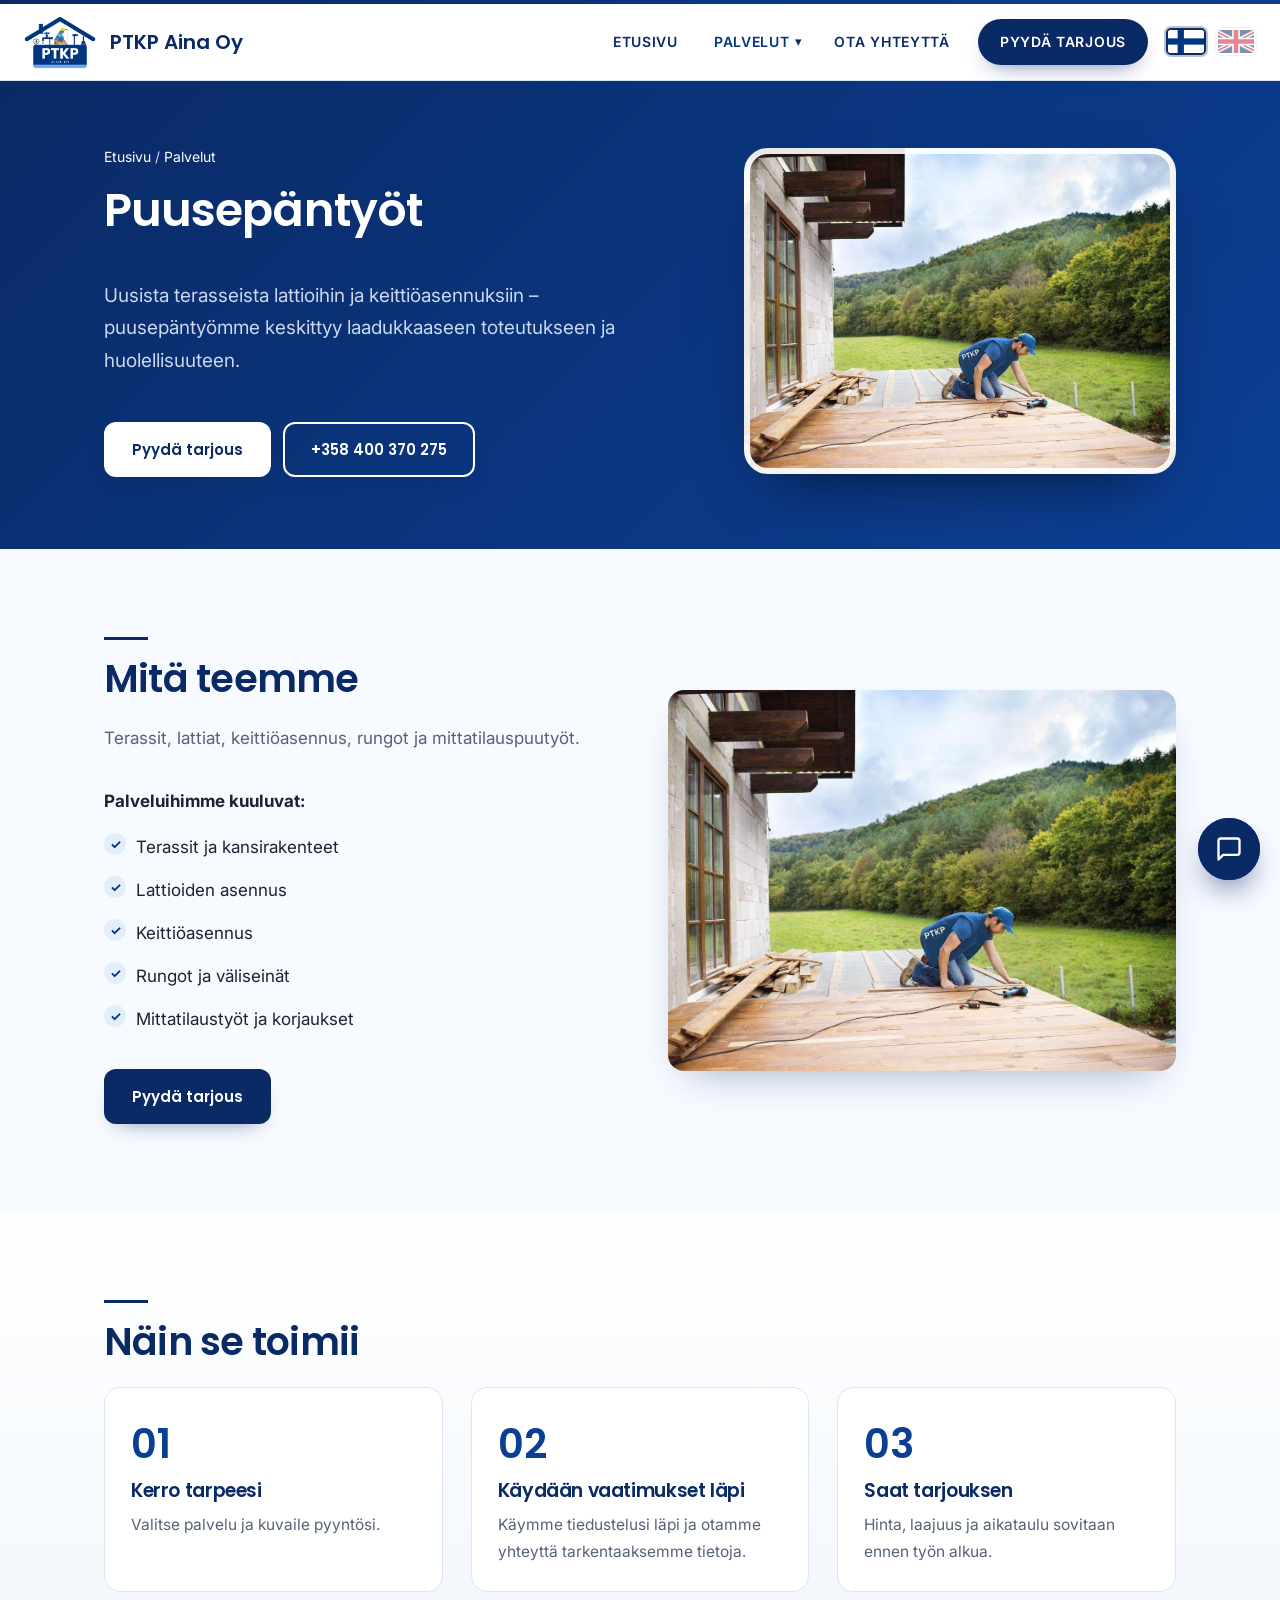
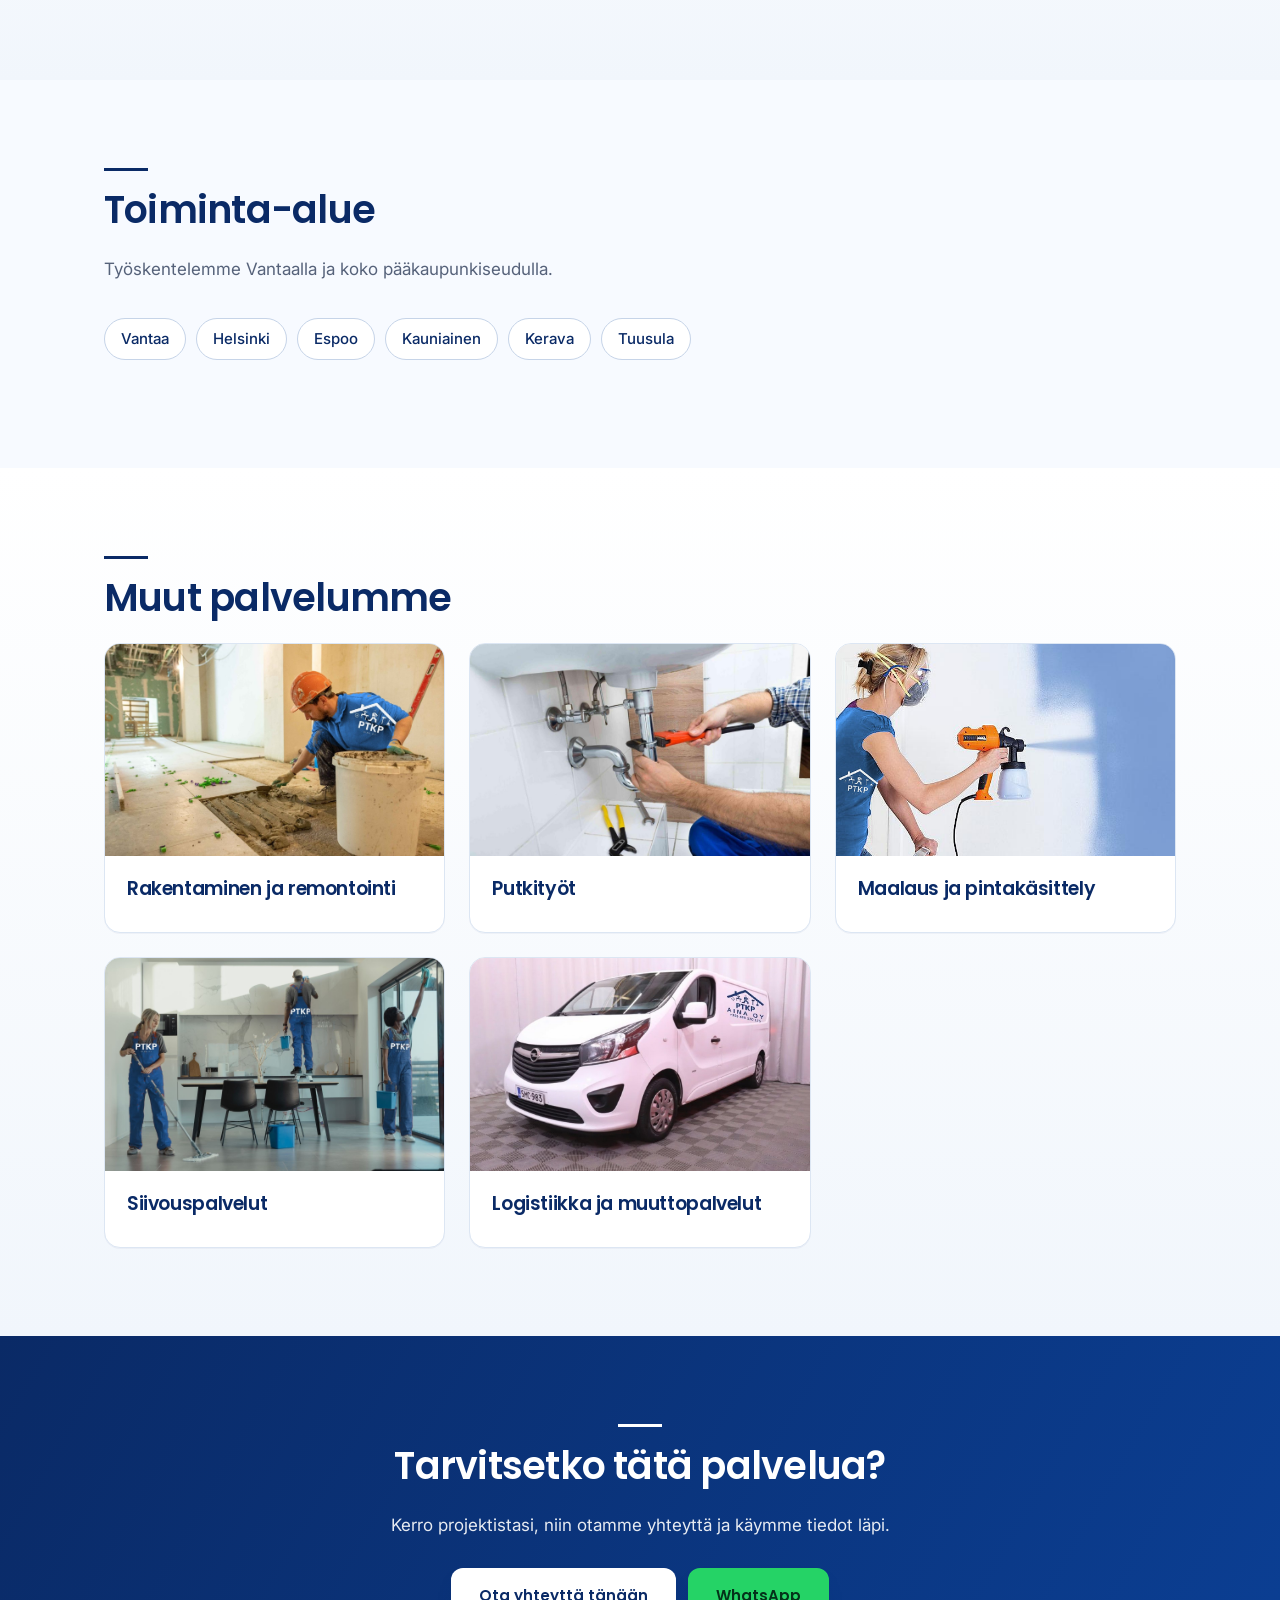
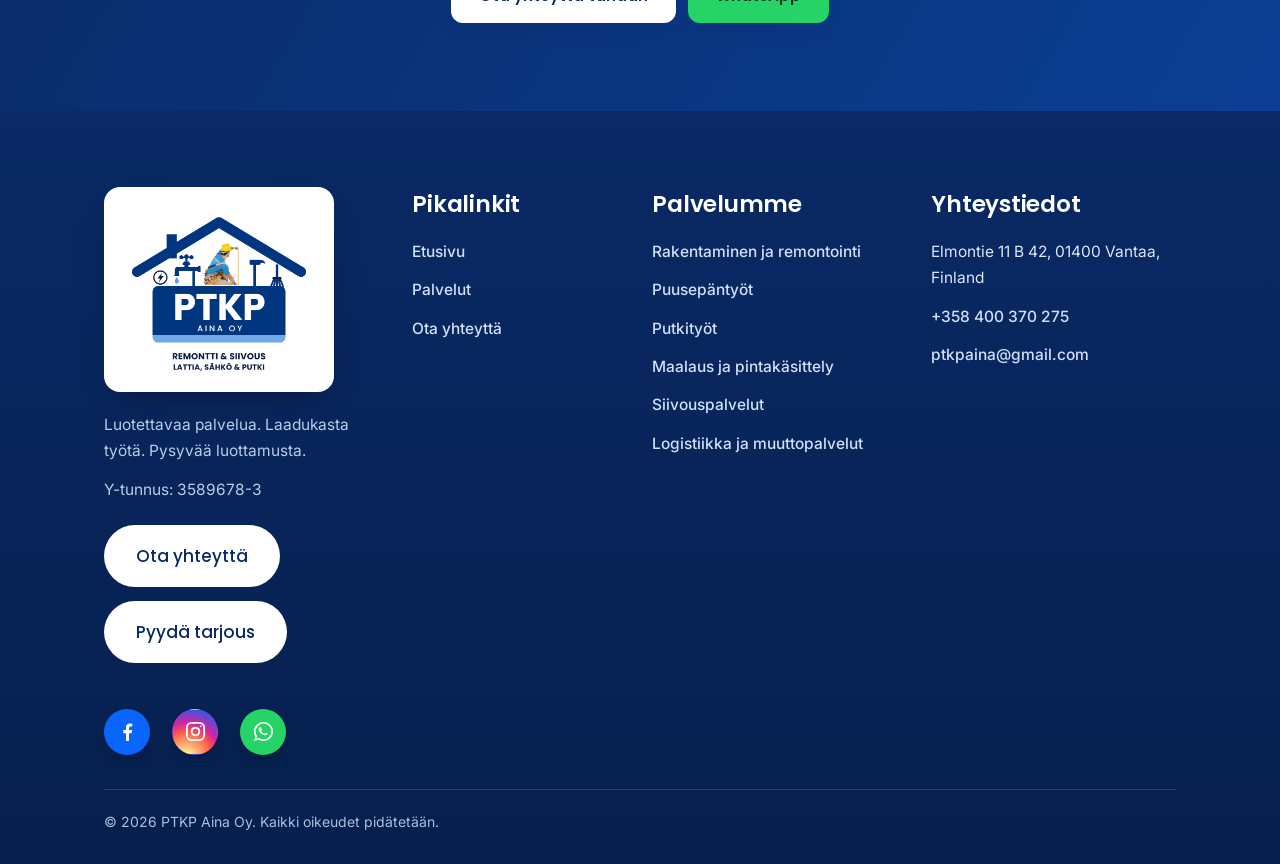
==== commit 8b75645b: "Footer: use the original full-colour logo on a white card Co-Authored-By: Claude Sonnet 5.5 <noreply" ====
--- a/carpentry.html
+++ b/carpentry.html
@@ -15,7 +15,7 @@
 <section class="band"><div class="wrap"><h2>Need This Service?</h2><p>Tell us about your project and we will get in touch to discuss the details.</p><div class="btns" style="justify-content:center"><a class="btn g" href="contact.html?service=Carpentry">Contact Us Today</a><a class="btn o" data-wa target="_blank" rel="noopener" href="#">WhatsApp</a></div></div></section>
 </main><footer class="site-footer"><div class="wrap">
 <div class="ft-grid">
-<div class="ft-brand"><img class="ft-logo" src="images/ptkp-logo-white.png" alt="PTKP Aina Oy"><p>Reliable Services. Quality Work. Lasting Trust.</p><p>Business ID: 3589678-3</p><div class="ft-btns"><a class="btn g ft-cta" href="contact.html">Contact Us</a><a class="btn g ft-cta" href="contact.html#enquiry">Request a Quote</a></div></div>
+<div class="ft-brand"><img class="ft-logo" src="images/ptkp-logo.png" alt="PTKP Aina Oy"><p>Reliable Services. Quality Work. Lasting Trust.</p><p>Business ID: 3589678-3</p><div class="ft-btns"><a class="btn g ft-cta" href="contact.html">Contact Us</a><a class="btn g ft-cta" href="contact.html#enquiry">Request a Quote</a></div></div>
 <div><h4>Quick Links</h4><p><a href="index.html">Home</a></p><p><a href="services.html">Services</a></p><p><a href="contact.html">Contact Us</a></p></div>
 <div><h4>Our Services</h4><p><a href="construction.html">Construction &amp; Renovation</a></p><p><a href="carpentry.html">Carpentry</a></p><p><a href="plumbing.html">Plumbing</a></p><p><a href="painting.html">Painting &amp; Surface Finishing</a></p><p><a href="cleaning.html">Cleaning Services</a></p><p><a href="logistics.html">Logistics &amp; Moving</a></p></div>
 <div><h4>Contact</h4><p>Elmontie 11 B 42, 01400 Vantaa, Finland</p><p><a href="tel:+358400370275">+358 400 370 275</a></p><p><a href="mailto:ptkpaina@gmail.com">ptkpaina@gmail.com</a></p></div>
--- a/css/style.css
+++ b/css/style.css
@@ -610,3 +610,24 @@
 /* gallery with 6 photos: the last (wide) one fills the whole bottom row */
 .g-item:nth-child(6):last-child{grid-column:1/-1}
 @media(max-width:720px){.g-item:nth-child(6):last-child{grid-column:1/-1}}
+
+/* ===== social buttons in their original brand colours ===== */
+:root{--fb:#0866FF;--wa:#25D366;--ig:radial-gradient(circle at 30% 107%,#fdf497 0%,#fdf497 5%,#fd5949 45%,#d6249f 60%,#285AEB 90%);--ig-btn:linear-gradient(45deg,#833AB4,#C13584,#E1306C)}
+/* footer icons: coloured circle, white symbol */
+.ft-social a{border-color:transparent;color:#fff;box-shadow:0 8px 18px -10px rgba(0,0,0,.6)}
+.ft-social a[data-fb]{background:var(--fb)}
+.ft-social a[data-ig]{background:var(--ig)}
+.ft-social a[data-wa]{background:var(--wa)}
+.ft-social a:hover{border-color:transparent;color:#fff;transform:translateY(-3px) scale(1.06);filter:brightness(1.08)}
+.ft-social a[data-fb]:hover{background:var(--fb)}.ft-social a[data-ig]:hover{background:var(--ig)}.ft-social a[data-wa]:hover{background:var(--wa)}
+/* buttons on the Contact page and in the home banner */
+a.btn[data-fb],.band a.btn.o[data-fb]{background:var(--fb);border-color:var(--fb);color:#fff}
+a.btn[data-ig],.band a.btn.o[data-ig]{background:var(--ig-btn);border-color:transparent;color:#fff}
+a.btn[data-wa],.band a.btn.o[data-wa]{background:var(--wa);border-color:var(--wa);color:#04321a}
+a.btn[data-fb]:hover,.band a.btn.o[data-fb]:hover{background:var(--fb);border-color:var(--fb);color:#fff;filter:brightness(1.1);transform:translateY(-2px)}
+a.btn[data-ig]:hover,.band a.btn.o[data-ig]:hover{background:var(--ig-btn);border-color:transparent;color:#fff;filter:brightness(1.1);transform:translateY(-2px)}
+a.btn[data-wa]:hover,.band a.btn.o[data-wa]:hover{background:var(--wa);border-color:var(--wa);color:#04321a;filter:brightness(1.06);transform:translateY(-2px)}
+
+/* footer: the original full-colour logo on a white card */
+.ft-logo{width:230px;background:#fff;border-radius:16px;padding:14px 16px;margin:0 0 20px;box-shadow:0 14px 30px -18px rgba(0,0,0,.6)}
+@media(max-width:560px){.ft-logo{width:210px}}
